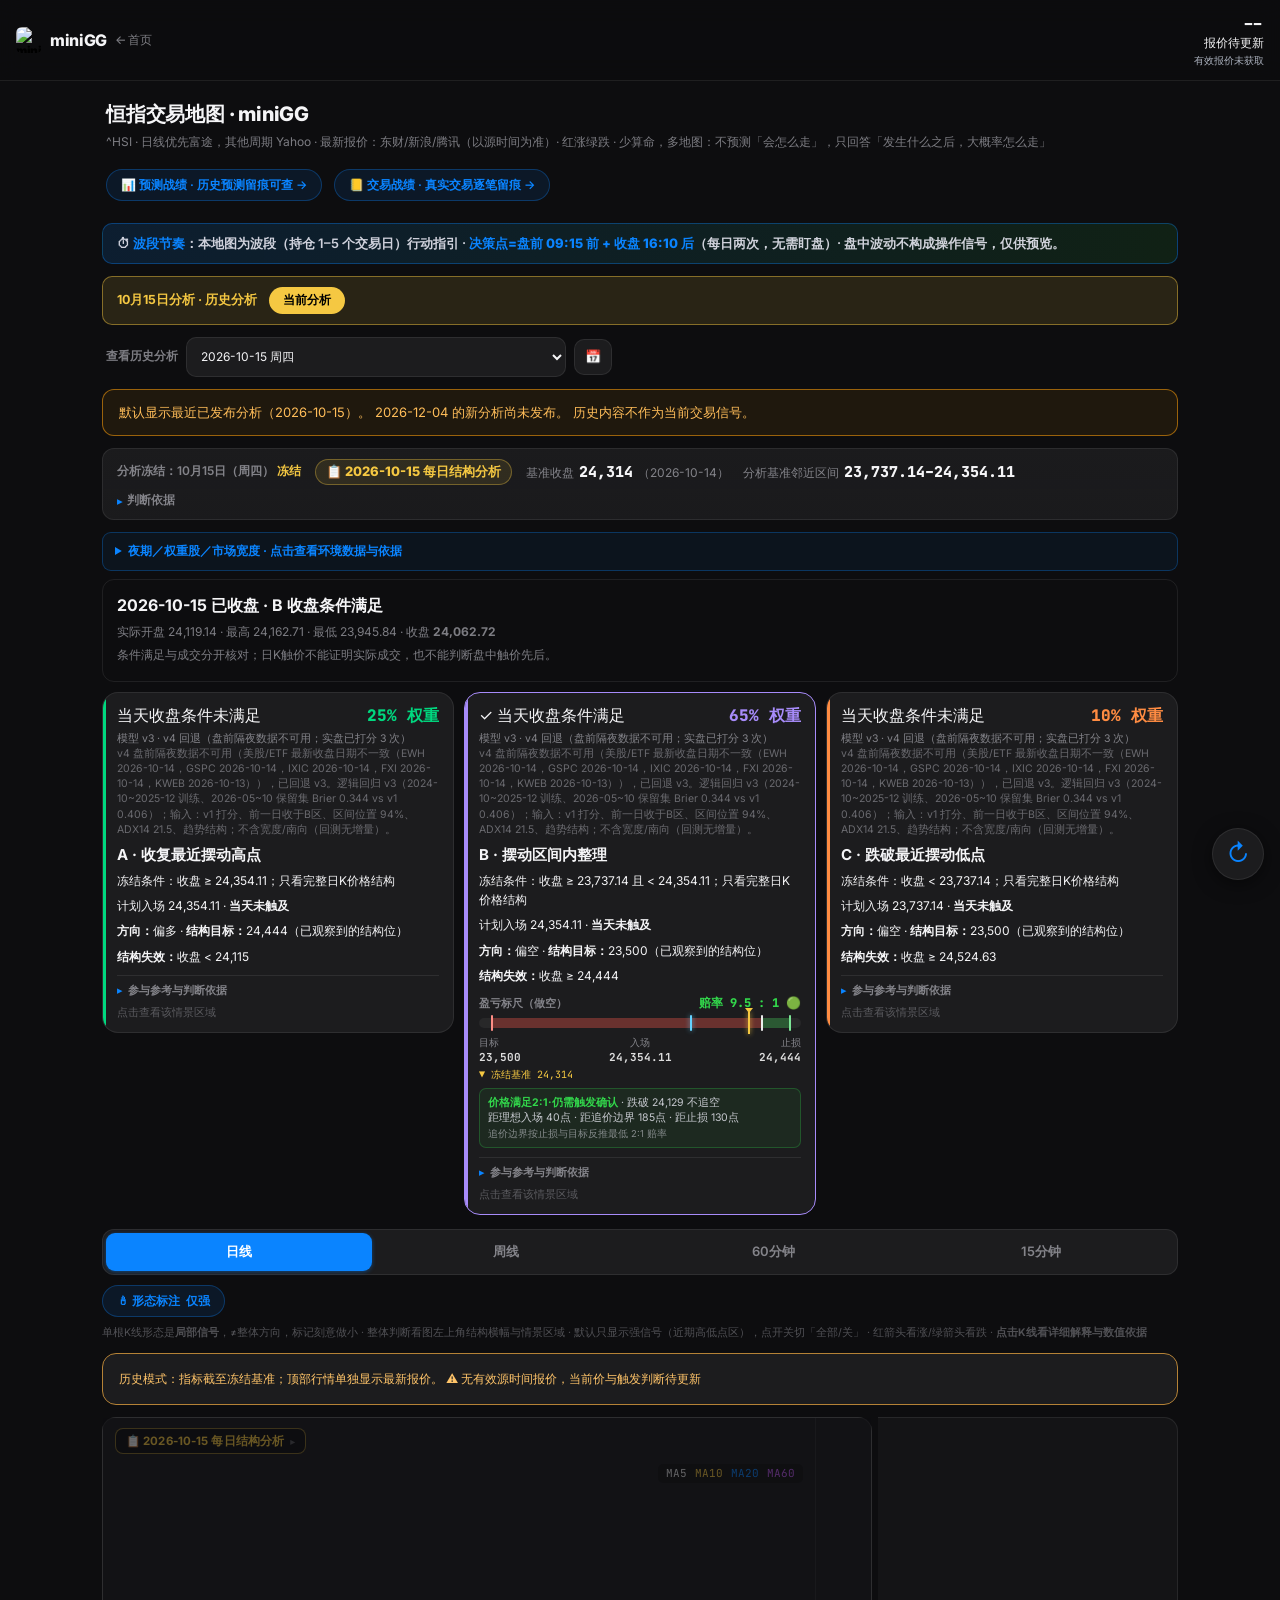
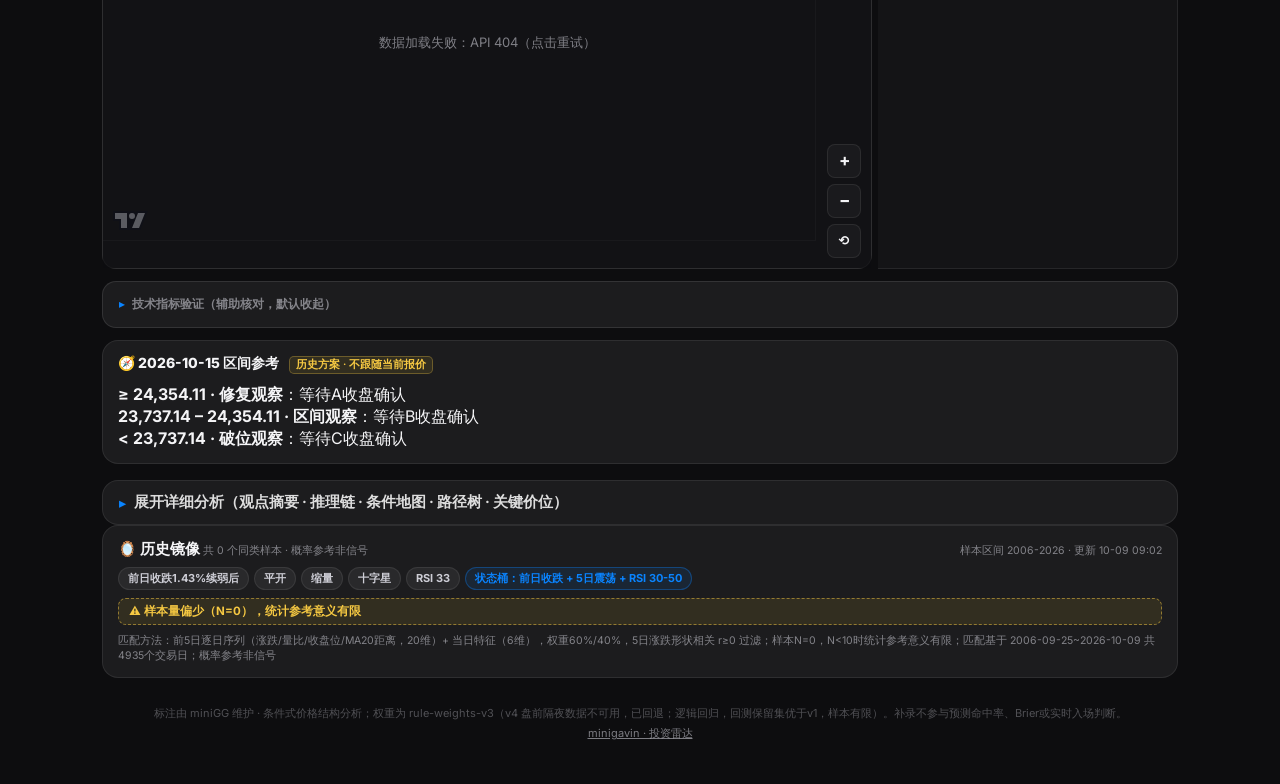
==== investment/chart/index.html @ 355cc501 "round1 C2: card admission gate — RR after 0.15R cost, card shows required hit rate vs historical (20" ====
<!DOCTYPE html>
<html lang="zh" class="dark">
<head>
  <meta charset="UTF-8" />
  <meta name="viewport" content="width=device-width, initial-scale=1.0, maximum-scale=1.0, user-scalable=no" />
  <title>恒指技术分析 · miniGG</title>
  <link rel="icon" type="image/png" sizes="32x32" href="/favicon-32.png">
  <link rel="icon" type="image/png" sizes="16x16" href="/favicon-16.png">
  <link rel="apple-touch-icon" href="/apple-touch-icon.png">
  <link href="https://fonts.googleapis.com/css2?family=Inter:wght@400;500;600;700;800&family=JetBrains+Mono:wght@400;500;700&display=swap" rel="stylesheet" media="print" onload="this.media='all'" />
  <noscript><link href="https://fonts.googleapis.com/css2?family=Inter:wght@400;500;600;700;800&family=JetBrains+Mono:wght@400;500;700&display=swap" rel="stylesheet" /></noscript>
  <script src="vendor/lightweight-charts-4.2.0.min.js"></script>
  <script src="patterns.js?v=1"></script>
  <script src="market-rules.js?v=5"></script>
  <script src="market-participation.js?v=2"></script>
  <script src="market-context.js?v=1"></script>
  <script src="trading-operation.js?v=4"></script>
  <script src="technical-analysis.js?v=1"></script>
  <script src="technical-panel.js?v=1"></script>
  <link rel="stylesheet" href="technical-panel.css?v=1">
  <style>
    * { box-sizing: border-box; margin: 0; padding: 0; -webkit-tap-highlight-color: transparent; }
    :root {
      --bg: #0D0D0F;
      --card: #1C1C1E;
      --border: rgba(255,255,255,0.08);
      --up: #FF453A;      /* 红涨（A股习惯） */
      --down: #32D74B;    /* 绿跌 */
      --good: #32D74B;    /* 评价语义：绿=好（划算/胜） */
      --bad: #FF453A;     /* 评价语义：红=坏（不划算/负） */
      --gold: #f5c842;
      --accent: #0A84FF;  /* 交互点缀：系统蓝（iOS） */
      --text: #F5F5F7;
      --muted: rgba(235,235,245,0.5);
    }
    html, body { background: var(--bg); color: var(--text); font-family: -apple-system, BlinkMacSystemFont, "SF Pro Text", "PingFang SC", 'Inter', system-ui, sans-serif; }
    .mono { font-family: 'JetBrains Mono', monospace; font-variant-numeric: tabular-nums; }

    .wrap { max-width: 1100px; margin: 0 auto; padding: 0 12px 40px; }

    header {
      position: sticky; top: 0; z-index: 50;
      background: rgba(13,13,15,0.72); backdrop-filter: blur(12px);
      border-bottom: 1px solid var(--border);
      padding: 12px 16px;
      display: flex; align-items: center; justify-content: space-between;
    }
    .brand { display: flex; align-items: center; gap: 8px; font-weight: 800; letter-spacing: -0.02em; }
    .brand .logo {
      width: 26px; height: 26px; border-radius: 6px;
      background: none; object-fit: cover;
      display: flex; align-items: center; justify-content: center;
      color: #000; font-size: 12px; font-weight: 900;
    }
    .brand a { color: var(--muted); font-size: 12px; text-decoration: none; font-weight: 500; }
    .brand a:hover { color: var(--text); }

    .price-line { text-align: right; }
    .price-line .px { font-size: 18px; font-weight: 700; }
    .price-line .chg { font-size: 12px; }
    .up { color: var(--up); }
    .down { color: var(--down); }
    .flat { color: var(--gold); }

    /* typography scale v2 (2026-09-26): L1 20/800 · L2 16/800 · L3 14-15/700 · body 13.5/400 · aux 11/400 */
    h1 { font-size: 20px; font-weight: 800; margin: 20px 4px 6px; letter-spacing: -0.01em; }
    .sub { font-size: 12px; color: var(--muted); margin: 0 4px 16px; }

    /* 顶部状态条（极简一行：日期 + 偏向 + 现价 + 关键区间；判断依据折叠收纳） */
    .status-bar {
      background: linear-gradient(180deg, rgba(28,28,30,0.96), rgba(28,28,30,0.9));
      border: 1px solid var(--border); border-radius: 12px;
      padding: 10px 14px; margin-bottom: 12px;
    }
    .sb-line { display: flex; align-items: center; flex-wrap: wrap; gap: 6px 14px; }
    .sb-date { font-size: 12px; font-weight: 600; color: var(--muted); }
    .sb-date .sb-frozen-tag { color: var(--gold); font-weight: 800; }
    .sb-state { font-size: 13px; font-weight: 800; padding: 3px 10px; border-radius: 999px; border: 1px solid transparent; }
    .sb-state.weak { color: var(--gold); background: rgba(245,200,66,0.1); border-color: rgba(245,200,66,0.35); }
    .sb-state.bear { color: var(--down); background: rgba(50,215,75,0.1); border-color: rgba(50,215,75,0.35); }
    .sb-state.bull { color: var(--up); background: rgba(255,69,58,0.1); border-color: rgba(255,69,58,0.35); }
    .sb-kv { font-size: 12px; color: var(--muted); display: inline-flex; align-items: baseline; gap: 5px; }
    .sb-kv b { font-family: 'JetBrains Mono', monospace; font-size: 15px; font-weight: 800; color: #F5F5F7; }
    .sb-details { margin-top: 4px; }
    .sb-details > summary {
      list-style: none; cursor: pointer; user-select: none; display: inline-flex; align-items: center; gap: 4px;
      font-size: 11.5px; font-weight: 600; color: var(--muted);
    }
    .sb-details > summary::-webkit-details-marker { display: none; }
    .sb-details > summary::before { content: '▸'; color: var(--accent); transition: transform 0.2s ease; }
    .sb-details[open] > summary::before { transform: rotate(90deg); }
    .sb-body { margin-top: 8px; font-size: 12.5px; line-height: 1.65; color: rgba(235,235,245,0.6); border-top: 1px dashed var(--border); padding-top: 8px; }
    .sb-frozen {
      display: inline-flex; align-items: center; gap: 6px; margin-bottom: 6px;
      font-size: 11.5px; font-weight: 800; color: var(--gold);
      background: rgba(245,200,66,0.1); border: 1px dashed rgba(245,200,66,0.5);
      border-radius: 8px; padding: 3px 9px;
    }
    .sb-lv { display: flex; align-items: baseline; gap: 8px; font-size: 12.5px; margin-top: 3px; }
    .sb-lv .lp { font-family: 'JetBrains Mono', monospace; font-weight: 700; min-width: 58px; color: rgba(255,255,255,0.85); }
    .sb-lv .lt { color: rgba(235,235,245,0.6); }
    .sb-lv .ltf { font-size: 10px; color: var(--muted); background: rgba(255,255,255,0.05); border: 1px solid var(--border); border-radius: 4px; padding: 1px 5px; }
    .sb-main { margin-top: 8px; font-size: 13.5px; line-height: 1.6; color: #FFFFFF; font-weight: 700; }
    .sb-cond { margin-top: 5px; }
    .sb-cond b.chg { color: var(--good); font-weight: 700; }
    .sb-cond b.inv { color: var(--bad); font-weight: 700; }
    .sb-time { margin-top: 5px; font-size: 11px; color: var(--muted); }
    @media (max-width: 640px) {
      .sb-line { gap: 5px 10px; }
      .sb-kv b { font-size: 14px; }
    }

    /* Compact intraday status: one glance before the chart, details stay folded. */
    .operation-card { position:sticky; top:0; z-index:18; margin:6px 0 8px; padding:8px 12px; border-radius:11px; border:1px solid rgba(255,255,255,.14); background:rgba(28,28,30,.96); backdrop-filter:blur(12px); }
    .operation-card.near-level { border-color:rgba(245,200,66,.62); }
    .operation-card.gap-takeover { border-color:rgba(255,159,10,.78); background:rgba(66,39,12,.97); }
    .op-strip { display:flex; align-items:center; gap:8px 13px; min-width:0; flex-wrap:wrap; }
    .op-strip-main { display:flex; align-items:center; gap:8px 13px; min-width:0; flex:1 1 auto; flex-wrap:wrap; }
    .op-kv { font-size:12px; color:rgba(235,235,245,.72); white-space:nowrap; }
    .op-kv b { color:#fff; font:800 13px 'JetBrains Mono',monospace; }
    .op-kv.near { color:var(--gold); font-weight:800; }
    .op-prefix { color:#ffbd66; font-weight:900; white-space:nowrap; }
    .op-state { margin-left:auto; font-size:10.5px; font-weight:800; border-radius:999px; padding:4px 8px; white-space:nowrap; color:#ffbd66; background:rgba(255,159,10,.11); border:1px solid rgba(255,159,10,.32); }
    .op-steps { display:flex; gap:5px; flex-wrap:wrap; margin-top:10px; }
    .op-arrow { color:rgba(235,235,245,.28); align-self:center; font-size:12px; }
    .op-step { font-size:10px; font-weight:800; padding:3px 7px; border-radius:999px; border:1px solid var(--border); color:var(--muted); background:rgba(255,255,255,.03); }
    .op-step.complete { color:var(--good); border-color:rgba(50,215,75,.3); background:rgba(50,215,75,.08); }
    .op-step.waiting { color:var(--gold); border-color:rgba(245,200,66,.3); background:rgba(245,200,66,.08); }
    .op-step.blocked { color:#ff9c96; border-color:rgba(255,69,58,.3); background:rgba(255,69,58,.08); }
    .op-details { margin-top:6px; border-top:1px dashed var(--border); padding-top:6px; }
    .op-details summary { cursor:pointer; color:var(--muted); font-size:10.5px; font-weight:700; }
    .op-gap { margin-top:8px; display:flex; align-items:baseline; gap:7px; flex-wrap:wrap; font-size:11px; color:var(--muted); }
    .op-gap span { font-weight:800; color:#ffbd66; }
    .op-gap b { font:800 12px 'JetBrains Mono',monospace; color:#f5f5f7; }
    .op-gap em { font-style:normal; }
    .op-blockers { margin-top:10px; padding:8px 10px; border-radius:9px; border:1px solid rgba(255,159,10,.22); background:rgba(255,159,10,.055); }
    .op-blockers>b { font-size:10.5px; color:#ffbd66; }
    .op-list { margin:7px 0 0; padding-left:18px; color:rgba(235,235,245,.68); font-size:11px; line-height:1.55; }
    .op-grid { display:grid; grid-template-columns:repeat(2,minmax(0,1fr)); gap:7px; margin-top:8px; }
    .op-item { padding:8px 9px; border:1px solid var(--border); border-radius:8px; color:rgba(235,235,245,.68); font-size:10.5px; line-height:1.5; }
    .op-item b { display:block; color:#f5f5f7; margin-bottom:3px; }
    .op-meta { margin-top:7px; color:var(--muted); font:9.5px 'JetBrains Mono',monospace; }
    @media (max-width:720px) { .operation-card{padding:7px 9px}.op-strip{gap:6px 9px}.op-strip-main{gap:5px 9px}.op-kv{font-size:10.5px}.op-kv b{font-size:11.5px}.op-grid{grid-template-columns:1fr;} }

    /* 波段节奏顶部横幅 */
    .swing-rhythm-banner {
      font-size: 13px; font-weight: 600; color: rgba(235,235,245,0.88); line-height: 1.6;
      background: linear-gradient(90deg, rgba(10,132,255,0.14), rgba(50,215,75,0.10));
      border: 1px solid rgba(10,132,255,0.35);
      border-radius: 10px; padding: 9px 14px; margin: 8px 0 12px;
    }
    .swing-rhythm-banner b { color: var(--accent); font-weight: 800; }
    @media (max-width: 640px) { .swing-rhythm-banner { font-size: 12px; padding: 8px 11px; } }

    /* judgment_mode 顶部胶囊（intraday_preview / close_final） */
    .jm-badge {
      display: inline-flex; align-items: center; gap: 4px; font-size: 10.5px; font-weight: 800;
      padding: 2px 8px; border-radius: 999px; margin-left: 6px; white-space: nowrap;
    }
    .jm-badge.preview { color: var(--gold); background: rgba(245,200,66,0.13); border: 1px solid rgba(245,200,66,0.4); }
    .jm-badge.final { color: var(--good); background: rgba(50,215,75,0.12); border: 1px solid rgba(50,215,75,0.4); }
    /* 情景卡持仓周期小标 */
    .sc-holding {
      display: inline-block; margin-left: 8px; font-size: 10.5px; font-weight: 700;
      color: rgba(235,235,245,0.7); padding: 2px 8px; border-radius: 999px;
      background: rgba(255,255,255,0.05); border: 1px solid var(--border);
    }
    /* 单条条件口径小标（收盘定/盘中预览） */
    .sc-cond-mode {
      display: inline-block; margin-left: 5px; font-size: 9.5px; font-weight: 700;
      padding: 1px 5px; border-radius: 3px; vertical-align: middle;
    }
    .sc-cond-mode.close { color: var(--good); background: rgba(50,215,75,0.12); }
    .sc-cond-mode.preview { color: var(--gold); background: rgba(245,200,66,0.13); }

    /* 情景卡信息可视化：触发状态 badge + 关键价位数字组 + 盈亏标尺条 */
    .sc-topline { display: flex; align-items: center; justify-content: space-between; gap: 8px; }
    .sc-status { font-size: 11px; font-weight: 800; padding: 3px 9px; border-radius: 999px; border: 1px solid; white-space: nowrap; }
    .sc-status.wait { color: rgba(235,235,245,0.5); background: rgba(255,255,255,0.05); border-color: rgba(255,255,255,0.14); }
    .sc-status.fired { color: var(--good); background: rgba(50,215,75,0.12); border-color: rgba(50,215,75,0.45); }
    .sc-status.invalidated { color: var(--bad); background: rgba(255,69,58,0.12); border-color: rgba(255,69,58,0.45); }
    .sc-status.confirming { color: var(--gold); background: rgba(245,200,66,0.10); border-color: rgba(245,200,66,0.35); }
    .sc-name { margin-top: 8px; display: block; }
    /* Candle evidence is deliberately compact: it describes the observed bar, not a made-up forecast. */
    .sc-evidence { margin-top: 9px; padding: 8px 9px; border-radius: 8px; border: 1px solid rgba(245,200,66,0.24); background: rgba(245,200,66,0.055); }
    .sc-evidence-head { display: flex; justify-content: space-between; gap: 8px; color: var(--gold); font-size: 10.5px; font-weight: 800; }
    .sc-evidence-state { color: rgba(235,235,245,0.58); font-weight: 700; white-space: nowrap; }
    .sc-evidence-row { margin-top: 4px; font-size: 11.5px; line-height: 1.45; color: rgba(235,235,245,0.78); }
    .sc-evidence-row b { color: rgba(255,255,255,0.92); font-weight: 700; }
    .sc-evidence.unavailable { border-color: var(--border); background: rgba(255,255,255,0.03); }
    .sc-evidence.unavailable .sc-evidence-head { color: var(--muted); }
    /* 情景触发条件清单 checklist（scenario_status.json 每小时刷新） */
    .sc-checklist { margin-top: 9px; background: rgba(255,255,255,0.03); border: 1px solid var(--border); border-radius: 8px; padding: 8px 9px; }
    .sc-cl-head { display: flex; align-items: center; justify-content: space-between; font-size: 10.5px; font-weight: 800; color: var(--muted); margin-bottom: 5px; gap: 8px; }
    .sc-cl-sum { white-space: nowrap; }
    .sc-cl-sum b { font-family: 'JetBrains Mono', monospace; color: var(--gold); }
    .sc-cl-sum.stale { color: var(--gold); }
    /* core / confirm 条件分组（触发条件 vs 确认条件） */
    .sc-cl-gh { font-size: 10px; font-weight: 800; letter-spacing: 0.5px; color: var(--muted); margin: 7px 0 2px; opacity: 0.85; }
    .sc-cl-group:first-of-type .sc-cl-gh { margin-top: 1px; }
    /* 确认强度行（仅已触发时显示） */
    .sc-strength { margin-top: 8px; padding-top: 7px; border-top: 1px dashed rgba(255,255,255,0.12); font-size: 11.5px; font-weight: 700; color: rgba(235,235,245,0.8); }
    .sc-strength b { font-size: 12.5px; }
    .sc-strength.strong b { color: var(--good); }
    .sc-strength.mid b { color: var(--gold); }
    .sc-strength.weak b { color: var(--gold); }
    .sc-strength-tip { display: block; margin-top: 2px; font-size: 10.5px; font-weight: 600; color: var(--muted); line-height: 1.5; }
    .sc-strength.strong .sc-strength-tip { color: rgba(50,215,75,0.8); }
    .sc-strength.weak .sc-strength-tip { color: rgba(245,200,66,0.85); }
    .sc-cond { display: flex; gap: 6px; padding: 3px 0; align-items: flex-start; }
    .sc-cond-ic { flex: 0 0 auto; font-size: 12px; line-height: 1.5; }
    .sc-cond-body { min-width: 0; }
    .sc-cond-label { display: block; font-size: 12px; line-height: 1.5; color: rgba(235,235,245,0.78); }
    .sc-cond.met .sc-cond-label { color: #F5F5F7; }
    .sc-cond.unknown .sc-cond-label { color: rgba(235,235,245,0.45); }
    .sc-cond-val { display: block; font-size: 10.5px; font-family: 'JetBrains Mono', monospace; color: var(--muted); margin-top: 1px; }
    .sc-cl-upd { margin-top: 6px; font-size: 10px; color: var(--muted); text-align: right; }
    .sc-cond-date { margin-top: 5px; font-size: 10px; color: var(--muted); text-align: right; }
    .sc-cond-date.stale-warn { color: #F5A623; font-weight: 700; }
    .sc-trig { margin-top: 8px; font-size: 12.5px; line-height: 1.55; color: rgba(235,235,245,0.75); }
    .sc-trig .k { font-size: 10.5px; font-weight: 800; color: var(--gold); margin-right: 6px; }
    .sc-dir { font-weight: 800; }
    .sc-dir.long { color: var(--up); }
    .sc-dir.short { color: var(--down); }
    .sc-nums { display: grid; grid-template-columns: repeat(4, minmax(0,1fr)); gap: 6px; margin-top: 11px; }
    .sc-num { flex: 1 1 0; min-width: 0; background: rgba(255,255,255,0.03); border: 1px solid var(--border); border-radius: 8px; padding: 5px 4px; text-align: center; }
    .sc-num span { display: block; font-size: 10px; color: var(--muted); font-weight: 700; }
    .sc-num b { display: block; font-family: 'JetBrains Mono', monospace; font-size: 17px; font-weight: 800; color: #F5F5F7; margin-top: 2px; }
    .sc-num.tg b { color: #5AC8FA; }
    .sc-num.st b { color: #FF9F0A; }
    .sc-condition-details { margin-top:9px; border-top:1px solid var(--border); padding-top:7px; }
    .sc-condition-details>summary { cursor:pointer; color:var(--muted); font-size:11px; font-weight:700; list-style:none; }
    .sc-condition-details>summary::-webkit-details-marker { display:none; }
    .sc-condition-details>summary::before { content:'▸'; color:var(--accent); margin-right:5px; }
    .sc-condition-details[open]>summary::before { content:'▾'; }
    .sc-ruler { margin-top: 10px; }
    .sc-ruler-head { display: flex; align-items: center; justify-content: space-between; font-size: 10.5px; color: var(--muted); font-weight: 700; margin-bottom: 6px; gap: 8px; }
    .sc-ratio { font-family: 'JetBrains Mono', monospace; font-size: 12px; font-weight: 800; white-space: nowrap; }
    .sc-ratio.good { color: var(--good); }
    .sc-ratio.mid { color: var(--gold); }
    .sc-ratio.bad { color: var(--bad); }
    .sc-track { position: relative; height: 10px; border-radius: 5px; background: rgba(255,255,255,0.05); margin: 6px 0 0; }
    .sc-seg { position: absolute; top: 0; bottom: 0; }
    .sc-seg.loss { background: rgba(50,215,75,0.28); }
    .sc-seg.gain { background: rgba(255,69,58,0.30); }
    .sc-tick { position: absolute; top: -3px; bottom: -3px; width: 2px; border-radius: 1px; }
    .sc-tick.stop { background: #7CE596; }
    .sc-tick.entry { background: rgba(255,255,255,0.9); }
    .sc-tick.target { background: #FF8D85; }
    .sc-tick.boundary { background:#64D2FF; box-shadow:0 0 5px rgba(100,210,255,.75); }
    .sc-cursor { position: absolute; top: -6px; bottom: -6px; width: 2px; background: var(--gold); box-shadow: 0 0 5px rgba(245,200,66,0.9); }
    .sc-cursor::after {
      content: ''; position: absolute; top: -4px; left: -3px;
      border-left: 4px solid transparent; border-right: 4px solid transparent; border-top: 5px solid var(--gold);
    }
    .sc-ruler-labels { display: flex; justify-content: space-between; margin-top: 8px; font-size: 10px; color: var(--muted); gap: 4px; }
    .sc-ruler-labels .rl { display: flex; flex-direction: column; min-width: 0; }
    .sc-ruler-labels .rl:nth-child(2) { align-items: center; text-align: center; }
    .sc-ruler-labels .rl:last-child { align-items: flex-end; text-align: right; }
    .sc-ruler-labels .rl b { font-family: 'JetBrains Mono', monospace; font-size: 11px; color: rgba(255,255,255,0.85); }
    .sc-cursor-note { margin-top: 4px; font-size: 10px; color: var(--gold); font-family: 'JetBrains Mono', monospace; }
    .sc-chase { margin-top:6px; padding:6px 8px; border-radius:7px; font-size:10.5px; line-height:1.45; border:1px solid rgba(50,215,75,.26); background:rgba(50,215,75,.07); color:rgba(235,235,245,.82); }
    .sc-chase.missed { border-color:rgba(142,142,147,.28); background:rgba(142,142,147,.08); color:rgba(235,235,245,.55); }
    .sc-chase b { color:var(--good); }
    .sc-chase.missed b { color:#aeaeb2; }
    .sc-chase-small { display:block; margin-top:2px; color:var(--muted); font-size:9.5px; }
    /* 实时赔率补充行：视觉弱化一档（小字/灰度），数字按赔率优劣着色 */
    .sc-live-rr { margin-top: 5px; display: flex; align-items: center; gap: 6px; flex-wrap: wrap; font-size: 10px; color: var(--muted); opacity: 0.88; }
    .sc-live-rr .sc-live-num { font-family: 'JetBrains Mono', monospace; font-size: 11px; font-weight: 700; }
    .sc-live-rr .sc-live-num.good { color: var(--good); }
    .sc-live-rr .sc-live-num.mid { color: var(--gold); }
    .sc-live-rr .sc-live-num.bad { color: var(--bad); }
    .sc-live-rr .sc-live-flag { font-weight: 600; color: rgba(235,235,245,0.65); }
    .sc-live-rr .sc-live-warn { color: var(--gold); font-weight: 600; }
    .sc-more { margin-top: 8px; }
    .sc-more > summary { list-style: none; cursor: pointer; font-size: 11px; color: var(--muted); user-select: none; }
    .sc-more > summary::-webkit-details-marker { display: none; }
    .sc-more > summary::before { content: '▸ '; color: var(--accent); }
    .sc-more[open] > summary::before { content: '▾ '; }
    .sc-more .sc-row { margin-top: 5px; }

    /* 延迟行情提示条（15m/60m） */
    .delay-note {
      font-size: 12px; font-weight: 600; color: var(--gold);
      background: rgba(245,200,66,0.1); border: 1px solid rgba(245,200,66,0.35);
      border-radius: 10px; padding: 8px 12px; margin-bottom: 10px; line-height: 1.5;
    }

    /* 情景模拟角标 */
    .sim-badge {
      position: absolute; top: 10px; right: 12px; z-index: 5;
      font-size: 11px; font-weight: 700; color: var(--gold);
      background: rgba(13,13,15,0.72); border: 1px solid rgba(245,200,66,0.4);
      padding: 4px 10px; border-radius: 999px; pointer-events: none;
    }

    /* 详细分析折叠区 */
    details.more { margin-top: 16px; }
    details.more > summary {
      list-style: none; cursor: pointer; user-select: none;
      font-size: 14.5px; font-weight: 700; color: rgba(255,255,255,0.85);
      background: var(--card); border: 1px solid var(--border); border-radius: 16px;
      padding: 12px 16px; display: flex; align-items: center; gap: 8px;
      transition: border-color 0.2s ease;
    }
    details.more > summary:hover { border-color: rgba(255,255,255,0.18); }
    details.more > summary::-webkit-details-marker { display: none; }
    details.more > summary::before { content: '▸'; color: var(--accent); transition: transform 0.2s ease; }
    details.more[open] > summary::before { transform: rotate(90deg); }
    details.more > .more-body { margin-top: 12px; }

    /* forecast card */
    .forecast {
      background: var(--card); border: 1px solid var(--border); border-radius: 14px;
      padding: 14px 16px; margin-bottom: 14px;
      display: flex; flex-wrap: wrap; gap: 10px 18px; align-items: center;
    }
    .badge {
      font-size: 12px; font-weight: 700; padding: 4px 10px; border-radius: 999px;
      border: 1px solid transparent;
    }
    .badge.bull { color: var(--up); background: rgba(255,69,58,0.1); border-color: rgba(255,69,58,0.3); }
    .badge.bear { color: var(--down); background: rgba(50,215,75,0.1); border-color: rgba(50,215,75,0.3); }
    .badge.neutral { color: var(--gold); background: rgba(245,200,66,0.1); border-color: rgba(245,200,66,0.3); }
    .forecast .summary { flex: 1 1 100%; font-size: 14px; line-height: 1.7; color: rgba(255,255,255,0.85); font-weight: 400; }
    .forecast .kv { font-size: 12px; color: var(--muted); }
    .forecast .kv b { color: var(--text); font-weight: 600; }
    .forecast .kv.warn b { color: var(--bad); }

    /* 盘中参考面板 intraday playbook */
    .intraday { background: var(--card); border: 1px solid var(--border); border-radius: 16px; padding: 13px 15px; margin-bottom: 14px; }
    .id-head { display: flex; flex-wrap: wrap; align-items: baseline; gap: 6px 10px; margin-bottom: 10px; }
    .id-title { font-size: 14px; font-weight: 800; color: #F5F5F7; }
    .id-tag { font-size: 10.5px; font-weight: 600; color: var(--gold); background: rgba(245,200,66,0.1); border: 1px solid rgba(245,200,66,0.3); border-radius: 5px; padding: 1px 6px; }
    .id-upd { font-size: 11px; color: var(--muted); font-family: 'JetBrains Mono', monospace; }
    /* 横向区间条：低→高，从左到右；移动端可横向滚动 */
    .id-stripwrap { overflow-x: auto; overflow-y: hidden; padding-top: 17px; -webkit-overflow-scrolling: touch; scrollbar-width: thin; }
    .id-cells { display: flex; gap: 6px; min-width: max-content; }
    .id-cell {
      position: relative; flex: 1 0 auto; min-width: 100px;
      border: 1px solid var(--border); border-radius: 10px; padding: 7px 9px 8px;
      background: rgba(255,255,255,0.02); text-align: center; cursor: pointer;
      transition: border-color 0.15s ease; -webkit-tap-highlight-color: transparent;
    }
    .id-cell.dim { opacity: 0.6; }
    .id-cell.dim:hover { opacity: 1; border-color: rgba(255,255,255,0.2); }
    .id-cell.sel { opacity: 1; border-color: rgba(255,255,255,0.35); }
    .id-cell.active { opacity: 1; border-color: rgba(10,132,255,0.6); background: rgba(10,132,255,0.08); box-shadow: 0 0 0 1px rgba(10,132,255,0.3); }
    .id-cur {
      position: absolute; top: -15px; left: 50%; transform: translateX(-50%);
      font-size: 9px; font-weight: 700; color: var(--accent); white-space: nowrap; line-height: 1;
    }
    .id-zrange { display: block; font-family: 'JetBrains Mono', monospace; font-size: 11.5px; font-weight: 700; color: #F5F5F7; white-space: nowrap; }
    .id-stance { display: inline-block; font-size: 10px; font-weight: 700; border-radius: 5px; padding: 1px 6px; margin-top: 4px; }
    .id-stance.bear { color: #ff6b81; background: rgba(255,69,88,0.12); border: 1px solid rgba(255,69,88,0.35); }
    .id-stance.bull { color: var(--good, #32d74b); background: rgba(50,215,75,0.1); border: 1px solid rgba(50,215,75,0.3); }
    .id-stance.wait { color: var(--gold); background: rgba(245,200,66,0.1); border: 1px solid rgba(245,200,66,0.3); }
    .id-here { font-size: 10.5px; font-weight: 700; color: var(--accent); margin-left: 6px; }
    /* 详情区：只展示当前/选中格的完整指引 */
    .id-detail { margin-top: 9px; border: 1px solid var(--border); border-radius: 10px; padding: 9px 11px; background: rgba(255,255,255,0.02); }
    .id-detail.cur { border-color: rgba(10,132,255,0.4); background: rgba(10,132,255,0.05); }
    .id-dhead { display: flex; flex-wrap: wrap; align-items: baseline; gap: 4px 8px; }
    .id-dhead .id-zrange { display: inline; font-size: 12.5px; }
    .id-dhead .id-stance { margin-top: 0; }
    .id-dnote { font-size: 10px; color: var(--muted); }
    .id-zbody { font-size: 12.5px; line-height: 1.65; color: rgba(235,235,245,0.75); margin-top: 5px; }
    .id-zbody b { color: #F5F5F7; }
    .id-row { margin-top: 4px; }
    .id-k { font-size: 10.5px; font-weight: 700; flex-shrink: 0; margin-right: 5px; }
    .id-k.act { color: var(--accent); }
    .id-k.ent { color: var(--good, #32d74b); }
    .id-k.inv { color: #ff8c42; }
    .id-foot { font-size: 10.5px; color: var(--muted); margin-top: 9px; line-height: 1.5; }

    /* 右下角悬浮刷新按钮 */
    .fab-refresh {
      position: fixed; right: 16px; bottom: 20px; width: 52px; height: 52px;
      border-radius: 50%; background: var(--card); border: 1px solid var(--border);
      color: var(--accent); display: flex; align-items: center; justify-content: center;
      font-size: 24px; line-height: 1; cursor: pointer; z-index: 80;
      box-shadow: 0 4px 18px rgba(0,0,0,0.5); user-select: none; -webkit-tap-highlight-color: transparent;
    }
    .fab-refresh:active { background: rgba(10,132,255,0.18); border-color: var(--accent); }
    .fab-refresh .fab-icon { display: inline-block; }
    .fab-refresh.spinning .fab-icon { animation: fabspin 0.8s linear infinite; }
    @keyframes fabspin { to { transform: rotate(360deg); } }

    /* 次日预案草稿（next_day_draft，非正式留痕） */
    .nextdraft { background: var(--card); border: 1px solid rgba(255, 159, 10, 0.55); border-radius: 16px; padding: 13px 15px; margin-bottom: 14px; }
    .nextdraft .nd-head { display: flex; align-items: center; gap: 8px; flex-wrap: wrap; margin-bottom: 8px; }
    .nextdraft .nd-title { font-size: 13px; font-weight: 700; color: #FF9F0A; }
    .nextdraft .nd-badge { font-size: 10px; font-weight: 700; color: #FF9F0A; border: 1px solid rgba(255, 159, 10, 0.45); border-radius: 999px; padding: 2px 8px; white-space: nowrap; }
    .nextdraft .nd-note { font-size: 11px; color: rgba(235,235,245,0.45); margin: 0 0 10px; line-height: 1.5; }
    .nextdraft .nd-line { font-size: 12px; color: rgba(235,235,245,0.75); line-height: 1.6; margin: 0 0 6px; }
    .nextdraft .nd-line b { color: var(--text); font-weight: 600; }
    .nextdraft .nd-scenarios { display: grid; grid-template-columns: repeat(auto-fit, minmax(220px, 1fr)); gap: 8px; margin: 10px 0; }
    .nextdraft .nd-sc { border: 1px solid var(--border); border-radius: 12px; padding: 10px 11px; background: rgba(255,255,255,0.03); }
    .nextdraft .nd-sc h4 { margin: 0 0 6px; font-size: 12px; font-weight: 700; color: #FF9F0A; }
    .nextdraft .nd-sc p { margin: 0 0 4px; font-size: 11px; line-height: 1.55; color: rgba(235,235,245,0.7); }
    .nextdraft .nd-sc p b { color: rgba(235,235,245,0.9); font-weight: 600; }
    .nextdraft .nd-src { font-size: 10px; color: rgba(235,235,245,0.3); margin: 8px 0 0; line-height: 1.5; }

    .scenarios.sc-history { align-items: start; }
    .sc-history-summary { grid-column: 1 / -1; padding: 12px 14px; border: 1px solid var(--border); border-radius: 12px; line-height: 1.7; }
    .sc-history-summary p { margin: 3px 0; color: var(--muted); font-size: 12px; }
    .sc-history-result { border: 1px solid var(--border); border-left: 3px solid var(--sc-color); border-radius: 12px; padding: 14px; background: var(--card); min-width: 0; }
    .sc-history-result h4 { margin: 0 0 10px; color: var(--sc-color); }
    .sc-history-result p { margin: 6px 0; font-size: 12px; line-height: 1.6; overflow-wrap: anywhere; }
    .sc-history-result.sc-history-matched { border-color: var(--sc-color); }

    /* 情景展示层切换（display-layer only，不动数据文件） */
    .sc-settled-bar { background: rgba(255,159,10,0.06); border: 1px solid rgba(255,159,10,0.28); border-radius: 10px; padding: 8px 13px; margin-bottom: 10px; cursor: pointer; user-select: none; display: flex; align-items: center; justify-content: space-between; gap: 10px; }
    .sc-settled-bar:hover { border-color: rgba(255,159,10,0.5); }
    .sc-settled-label { font-size: 12px; color: rgba(235,235,245,0.72); }
    .sc-settled-toggle { color: #FF9F0A; font-size: 11.5px; white-space: nowrap; }
    .sc-settled-old { display: grid; grid-template-columns: repeat(3, 1fr); gap: 8px; margin-bottom: 12px; opacity: 0.42; filter: grayscale(0.55); }
    @media (max-width: 720px) { .sc-settled-old { grid-template-columns: 1fr; } }
    .sc-card-settled { background: var(--card); border: 1px solid var(--border); border-radius: 14px; padding: 10px 12px; position: relative; }
    .sc-card-settled::before { content: ''; position: absolute; left: 0; top: 0; bottom: 0; width: 3px; background: rgba(160,160,170,0.4); }
    .sc-draft-head { display: flex; align-items: baseline; gap: 8px; flex-wrap: wrap; margin: 4px 0 10px; }
    .sc-draft-title { font-size: 13px; font-weight: 700; color: #FF9F0A; }
    .sc-draft-meta { font-size: 10.5px; color: rgba(235,235,245,0.5); }
    .sc-draft-grid { display: grid; grid-template-columns: repeat(3, 1fr); gap: 10px; margin-bottom: 10px; }
    @media (max-width: 720px) { .sc-draft-grid { grid-template-columns: 1fr; } }
    .sc-card-draft { position: relative; overflow: visible; background: var(--card); border: 1px solid rgba(255,159,10,0.4); border-radius: 16px; padding: 12px 14px; }
    .sc-card-draft::before { content: ''; position: absolute; left: 0; top: 0; bottom: 0; width: 3px; background: #FF9F0A; border-radius: 16px 0 0 16px; }
    .sc-draft-corner { position: absolute; top: 8px; right: 8px; font-size: 9.5px; font-weight: 700; color: #FF9F0A; background: rgba(255,159,10,0.15); border: 1px solid rgba(255,159,10,0.45); border-radius: 6px; padding: 2px 7px; white-space: nowrap; z-index: 1; }
    .sc-draft-advice { font-size: 12px; color: rgba(235,235,245,0.72); background: rgba(255,159,10,0.06); border: 1px solid rgba(255,159,10,0.22); border-radius: 8px; padding: 7px 12px; margin-bottom: 8px; line-height: 1.55; }

    /* playbook (条件式交易地图) */
    .playbook { display: flex; flex-direction: column; gap: 8px; margin-bottom: 14px; }
    .pb-item {
      background: var(--card); border: 1px solid var(--border); border-radius: 16px;
      padding: 12px 14px; font-size: 13.5px; line-height: 1.6; cursor: pointer;
      transition: border-color 0.2s ease;
    }
    .pb-item:hover { border-color: rgba(255,255,255,0.18); }
    .pb-state { font-weight: 700; font-size: 14px; color: #F5F5F7; margin-bottom: 6px; }
    .pb-flow { display: flex; flex-wrap: wrap; gap: 4px 8px; align-items: baseline; }
    .pb-if { color: var(--gold); font-weight: 700; font-size: 11.5px; flex-shrink: 0; }
    .pb-cond { color: #F5F5F7; font-weight: 600; }
    .pb-then-label { color: var(--good); font-weight: 700; font-size: 11.5px; flex-shrink: 0; }
    .pb-then { color: rgba(235,235,245,0.6); font-weight: 400; }
    .pb-level { font-family: 'JetBrains Mono', monospace; font-size: 11px; color: var(--muted); margin-top: 5px; }

    /* path tree */
    .ptree { background: var(--card); border: 1px solid var(--border); border-radius: 14px; padding: 14px 16px; margin-bottom: 14px; overflow-x: auto; }
    .pt-root { font-size: 15px; font-weight: 800; color: var(--text); padding-bottom: 8px; }
    .pt-root .mono { color: var(--gold); }
    .pt-children { list-style: none; margin: 0; padding-left: 14px; border-left: 1px dashed rgba(255,255,255,0.12); }
    .pt-node { position: relative; padding: 6px 0 6px 14px; }
    .pt-node::before {
      content: ''; position: absolute; left: 0; top: 17px; width: 10px; height: 1px;
      background: rgba(255,255,255,0.12);
    }
    .pt-cond { font-size: 12px; color: var(--gold); font-weight: 600; }
    .pt-label { font-size: 13.5px; font-weight: 700; color: #F5F5F7; margin-top: 2px; }
    .pt-zone { font-size: 11px; color: rgba(235,235,245,0.6); font-family: 'JetBrains Mono', monospace; margin-top: 1px; }

    /* reasoning chain */
    .reasoning { background: var(--card); border: 1px solid var(--border); border-radius: 14px; padding: 14px 16px; margin-bottom: 14px; }
    .rs-list { list-style: none; margin: 0; padding: 0; display: flex; flex-direction: column; gap: 8px; }
    .rs-item { display: flex; gap: 10px; font-size: 13.5px; line-height: 1.65; color: rgba(255,255,255,0.85); font-weight: 400; }
    .rs-num {
      flex-shrink: 0; width: 20px; height: 20px; border-radius: 6px; margin-top: 1px;
      background: rgba(50,215,75,0.1); border: 1px solid rgba(50,215,75,0.3);
      color: var(--good); font-size: 10.5px; font-weight: 700;
      display: flex; align-items: center; justify-content: center;
      font-family: 'JetBrains Mono', monospace;
    }

    .block-title { font-size: 16px; font-weight: 800; margin: 28px 4px 10px; color: #F5F5F7; display: flex; align-items: baseline; gap: 8px; flex-wrap: wrap; letter-spacing: -0.01em; }
    .block-title small { font-size: 11px; font-weight: 400; color: rgba(235,235,245,0.5); }

    .track-link {
      display: inline-flex; align-items: center; gap: 5px;
      font-size: 12px; font-weight: 600; color: var(--accent); text-decoration: none;
      background: rgba(10,132,255,0.1); border: 1px solid rgba(10,132,255,0.3);
      padding: 6px 14px; border-radius: 999px; margin: 2px 4px 14px;
      min-height: 32px;
    }
    .track-link:hover { background: rgba(10,132,255,0.18); }

    /* 历史分析回看控件 */
    .hist-ctrl { display: flex; align-items: center; gap: 8px; flex-wrap: wrap; margin: 0 4px 12px; }
    .hist-ctrl label { font-size: 12px; color: var(--muted); font-weight: 600; }
    .hist-ctrl select {
      background: var(--card); color: var(--text);
      border: 1px solid var(--border); border-radius: 10px;
      padding: 8px 10px; font-size: 12px; font-family: inherit;
      outline: none; cursor: pointer; flex: 1 1 270px; width: auto; min-width: 0; max-width: 380px; min-height: 40px; padding-right: 36px;
    }
    .hist-selection { flex-basis:100%; color:var(--text); font-size:12px; line-height:1.6; overflow-wrap:anywhere; }
    .hist-ctrl .cal-btn { flex:0 0 auto; }
    @media (max-width:640px) {
      .hist-ctrl label { flex-basis:100%; }
      .hist-ctrl select { flex:1 1 0; width:calc(100% - 52px); max-width:none; }
      .hist-ctrl .hist-note { overflow-wrap:anywhere; }
      .swing-rhythm-banner { min-width:0; white-space:normal; overflow-wrap:anywhere; }
    }
    .hist-ctrl select:focus { border-color: var(--accent); }
    .hist-ctrl .hist-note { font-size: 10px; color: rgba(235,235,245,0.3); flex-basis: 100%; line-height: 1.5; }
    .analysis-availability { margin: 12px 0; padding: 12px 16px; border: 1px solid rgba(255,159,10,0.55); border-radius: 12px; background: rgba(255,159,10,0.08); color: #ffbd59; font-size: 13px; line-height: 1.6; overflow-wrap: anywhere; }
    .hist-ctrl .cal-btn {
      background: var(--card); color: var(--text); cursor: pointer;
      border: 1px solid var(--border); border-radius: 10px;
      padding: 8px 10px; font-size: 13px; line-height: 1; font-family: inherit;
      min-height: 36px; min-width: 36px;
      transition: border-color 0.2s ease;
    }
    .hist-ctrl .cal-btn:hover { border-color: rgba(255,255,255,0.18); }
    .hist-ctrl .cal-btn.on { border-color: var(--accent); color: var(--accent); }

    /* 简易日历面板（纯JS/CSS，仅存档日期可选） */
    .cal-panel {
      position: absolute; top: calc(100% + 6px); left: 0; z-index: 60;
      width: 252px; max-width: calc(100vw - 32px);
      background: var(--card); border: 1px solid rgba(255,255,255,0.12); border-radius: 16px;
      padding: 10px; box-shadow: 0 8px 28px rgba(0,0,0,0.55);
    }
    .cal-head { display: flex; align-items: center; justify-content: space-between; margin-bottom: 8px; }
    .cal-title { font-size: 12.5px; font-weight: 700; color: #F5F5F7; }
    .cal-nav {
      width: 26px; height: 26px; border-radius: 7px; cursor: pointer;
      background: rgba(255,255,255,0.04); border: 1px solid var(--border);
      color: var(--text); font-size: 14px; line-height: 1;
    }
    .cal-nav:disabled { opacity: 0.25; cursor: default; }
    .cal-nav:not(:disabled):hover { border-color: rgba(255,255,255,0.18); }
    .cal-grid { display: grid; grid-template-columns: repeat(7, 1fr); gap: 2px; }
    .cal-dow { font-size: 10px; color: var(--muted); text-align: center; padding: 3px 0 5px; font-weight: 700; }
    .cal-day {
      height: 30px; display: flex; align-items: center; justify-content: center;
      font-size: 11.5px; font-family: 'JetBrains Mono', monospace; border-radius: 7px;
    }
    span.cal-day.off { color: rgba(255,255,255,0.18); }
    button.cal-day.has {
      cursor: pointer; border: 1px solid rgba(245,200,66,0.45);
      background: rgba(245,200,66,0.10); color: var(--gold); font-weight: 700;
    }
    button.cal-day.has:hover { background: rgba(245,200,66,0.22); }
    button.cal-day.has.sel { background: var(--accent); color: #fff; border-color: var(--accent); }
    .cal-foot { margin-top: 8px; font-size: 10px; color: rgba(235,235,245,0.3); line-height: 1.4; }
    .cal-latest {
      margin-top: 6px; width: 100%; cursor: pointer;
      font-size: 11px; font-weight: 700; color: rgba(255,255,255,0.85);
      background: rgba(255,255,255,0.04); border: 1px solid var(--border);
      border-radius: 8px; padding: 6px 0; font-family: inherit;
    }
    .cal-latest:hover { border-color: rgba(255,255,255,0.18); }

    /* 历史模式提示条 */
    .hist-banner {
      display: flex; align-items: center; flex-wrap: wrap; gap: 8px 12px;
      font-size: 12.5px; font-weight: 700; color: var(--gold); line-height: 1.5;
      background: rgba(245,200,66,0.12); border: 1px solid rgba(245,200,66,0.45);
      border-radius: 10px; padding: 10px 14px; margin: 0 0 12px;
    }
    .hist-banner .hb-back {
      cursor: pointer; user-select: none; flex-shrink: 0;
      font-size: 12px; font-weight: 700; color: #000;
      background: var(--gold); border: none; border-radius: 999px; padding: 5px 14px;
      font-family: inherit;
    }
    .hist-banner .hb-back:hover { filter: brightness(1.1); }
    @media (max-width: 640px) {
      .hist-banner { font-size: 12px; padding: 9px 12px; }
    }

    .prob-note { font-size: 11px; color: var(--muted); margin: 6px 4px 12px; }

    /* 历史镜像卡片（historical_mirror.json，cron 每小时更新） */
    .mirror { background: var(--card); border: 1px solid var(--border); border-radius: 16px; padding: 13px 15px; margin-bottom: 14px; }
    .mirror-head { display: flex; align-items: baseline; justify-content: space-between; gap: 8px; flex-wrap: wrap; }
    .mirror-title { font-size: 15px; font-weight: 800; }
    .mirror-meta { font-size: 10.5px; color: var(--muted); }
    .mirror-label { margin-top: 8px; display: flex; flex-wrap: wrap; gap: 5px; }
    .mirror-tag { font-size: 11px; font-weight: 700; color: rgba(235,235,245,0.85); background: rgba(255,255,255,0.06); border: 1px solid var(--border); border-radius: 999px; padding: 3px 9px; }
    .mirror-tag.bucket { color: var(--accent); background: rgba(10,132,255,0.1); border-color: rgba(10,132,255,0.35); }
    .mirror-warn { margin-top: 8px; font-size: 11.5px; font-weight: 700; color: var(--gold); background: rgba(245,200,66,0.1); border: 1px dashed rgba(245,200,66,0.5); border-radius: 8px; padding: 5px 10px; }
    .mirror-stats { margin-top: 10px; display: grid; grid-template-columns: repeat(3, 1fr); gap: 8px; }
    @media (max-width: 640px) { .mirror-stats { grid-template-columns: repeat(2, 1fr); } }
    .mirror-stat { background: rgba(255,255,255,0.03); border: 1px solid var(--border); border-radius: 10px; padding: 7px 9px; }
    .mirror-stat .k { font-size: 10px; color: var(--muted); font-weight: 600; }
    .mirror-stat .v { font-family: 'JetBrains Mono', monospace; font-size: 15px; font-weight: 800; margin-top: 2px; }
    .mirror-list { margin-top: 10px; border-top: 1px dashed var(--border); padding-top: 8px; }
    .mirror-row { display: flex; align-items: baseline; gap: 8px; font-size: 11.5px; padding: 3px 0; flex-wrap: wrap; }
    .mirror-row .md { font-family: 'JetBrains Mono', monospace; font-weight: 700; color: rgba(255,255,255,0.85); min-width: 86px; }
    .mirror-row .ms { font-size: 10px; color: var(--muted); min-width: 56px; }
    .mirror-row .mv { font-family: 'JetBrains Mono', monospace; font-size: 11px; }
    .mirror-more { margin-top: 6px; font-size: 11px; font-weight: 700; color: var(--accent); cursor: pointer; user-select: none; display: inline-block; }
    .mirror-note { margin-top: 8px; font-size: 10.5px; color: var(--muted); line-height: 1.5; }

    /* scenario cards */
    .scenarios { display: grid; grid-template-columns: repeat(3, 1fr); gap: 10px; margin-bottom: 14px; }
    @media (max-width: 720px) { .scenarios { grid-template-columns: 1fr; } }
    .participation-strip { margin: 0 0 10px; padding: 10px 12px; border: 1px solid rgba(50,215,75,.28); border-radius: 12px; background: rgba(50,215,75,.055); }
    .console-evidence { margin:0 0 8px; }
    .console-evidence>summary { cursor:pointer; color:var(--accent); font-size:12px; font-weight:700; padding:10px 12px; border:1px solid rgba(10,132,255,.3); border-radius:9px; background:rgba(10,132,255,.06); }
    .participation-strip.unavailable { border-color: rgba(245,166,35,.32); background: rgba(245,166,35,.055); }
    .ps-head { display:flex; align-items:center; justify-content:space-between; gap:8px; flex-wrap:wrap; margin-bottom:7px; }
    .ps-title { font-size:12.5px; font-weight:800; color:#f5f5f7; }
    .ps-state { font-size:11px; font-weight:800; color:var(--good); }
    .participation-strip.unavailable .ps-state { color:var(--gold); }
    .ps-metrics { display:flex; flex-wrap:wrap; gap:6px; }
    .ps-chip { display:inline-flex; gap:5px; align-items:center; border:1px solid var(--border); background:rgba(255,255,255,.035); border-radius:8px; padding:5px 7px; font-size:10.5px; color:var(--muted); }
    .ps-chip b { color:#f5f5f7; font-family:'JetBrains Mono',monospace; }
    .ps-foot { margin-top:6px; color:rgba(235,235,245,.45); font-size:9.5px; line-height:1.45; }
    .sc-participation { margin:8px 0 0; padding:6px 8px; border-radius:8px; background:rgba(255,255,255,.035); color:rgba(235,235,245,.6); font-size:10.5px; line-height:1.4; }
    .sc-participation b { color:var(--sc-color); }
    .sc-card {
      background: var(--card); border: 1px solid var(--border); border-radius: 16px;
      padding: 12px 14px; cursor: pointer; user-select: none;
      transition: border-color 0.2s ease, box-shadow 0.2s ease, opacity 0.2s ease;
      position: relative; overflow: hidden;
    }
    .sc-card::before {
      content: ''; position: absolute; left: 0; top: 0; bottom: 0; width: 3px;
      background: var(--sc-color, rgba(235,235,245,0.5));
    }
    .sc-card.sc-nearest { border-color:var(--sc-color); box-shadow:0 0 0 1px var(--sc-color); }
    .sc-card.sc-nearest::after { content:''; position:absolute; left:0; right:0; top:0; height:3px; background:var(--sc-color); }
    .sc-card.sc-confirmed { background:linear-gradient(180deg,color-mix(in srgb,var(--sc-color) 18%,var(--card)),var(--card) 38%); }
    .sc-card.sc-confirmed-dim { opacity:.42; }
    .sc-link-badge,.sc-weight-badge { display:inline-block; margin-left:5px; padding:2px 5px; border-radius:999px; font-size:9px; font-weight:800; }
    .sc-link-badge { color:var(--sc-color); border:1px solid var(--sc-color); }
    .sc-weight-badge { color:var(--gold); border:1px solid rgba(245,200,66,.35); background:rgba(245,200,66,.08); }
    .sc-prob-def { margin-left:6px; font-size:10.5px; color:rgba(235,235,245,.5); border:1px solid rgba(235,235,245,.18); border-radius:6px; padding:0 5px; white-space:nowrap; }
    .sc-display-only b { color: #f5a623; }
    .sc-display-only span { font-size:11px; color:rgba(235,235,245,.45); }
    .sc-weight-note { margin-top:4px; font-size:10.5px; line-height:1.45; color:rgba(235,235,245,.5); }
    .sc-weight-note span { color:rgba(235,235,245,.38); }
    @media(min-width:1100px){.sc-card.sc-nearest{transform:translateY(2px)}.sc-card.sc-nearest .sc-tip::after{content:' ↓ 对应图内同色情景带';color:var(--sc-color)}}
    .sc-card:hover { border-color: rgba(255,255,255,0.18); }
    .sc-card.active { border-color: var(--sc-color, rgba(255,255,255,0.18)); box-shadow: 0 0 0 1px var(--sc-color); }
    .sc-card.dimmed { opacity: 0.35; }
    .sc-head { display: flex; align-items: center; justify-content: space-between; gap: 8px; }
    .sc-name { font-size: 15px; font-weight: 700; }
    .sc-prob {
      font-size: 16px; font-weight: 800; font-family: 'JetBrains Mono', monospace;
      color: var(--sc-color, var(--text));
    }
    .sc-row { font-size: 12.5px; color: rgba(235,235,245,0.6); margin-top: 7px; line-height: 1.55; font-weight: 400; }
    .sc-row b { color: rgba(255,255,255,0.85); font-weight: 600; }
    .sc-row.invalid b { color: var(--bad); }
    .sc-tip { font-size: 11px; color: rgba(235,235,245,0.3); margin-top: 7px; }
    .sc-fallback { grid-column:1/-1; display:grid; grid-template-columns:auto 1fr 1fr; gap:8px; align-items:stretch; margin-top:2px; }
    .sc-fallback-title,.sc-fallback-item { border:1px solid var(--border); border-radius:10px; padding:8px 10px; }
    .sc-fallback-title { display:flex; flex-direction:column; justify-content:center; color:var(--gold); font-size:11px; font-weight:800; background:rgba(245,200,66,.06); }
    .sc-fallback-title small { display:block; margin-top:3px; color:rgba(235,235,245,.52); font-size:9.5px; font-weight:600; font-family:'JetBrains Mono',monospace; }
    .sc-fallback-item { font-size:11px; line-height:1.45; color:rgba(235,235,245,.68); }
    .sc-fallback-item b { color:#fff; font-family:'JetBrains Mono',monospace; }
    @media(max-width:720px){.sc-fallback{grid-template-columns:1fr}.sc-fallback-title{justify-content:center}}
    .technical-fold { cursor:pointer; font-size:12px; font-weight:700; color:var(--muted); list-style:none; }
    .technical-fold::-webkit-details-marker { display:none; }
    .technical-fold::before { content:'▸'; color:var(--accent); margin-right:7px; }
    .technical-panel[open]>.technical-fold::before { content:'▾'; }
    .technical-body { margin-top:10px; }

    /* 结构状态横幅：默认折叠为一行紧凑摘要，点击展开完整判断（永远默认折叠，不记忆状态） */
    .struct-banner {
      position: absolute; top: 10px; left: 12px; z-index: 8;
      font-size: 11.5px; font-weight: 700; line-height: 1.45;
      padding: 4px 10px; border-radius: 8px;
      background: rgba(13,13,15,0.78); border: 1px solid var(--border);
      cursor: pointer; user-select: none; max-width: 70%;
      white-space: nowrap; overflow: hidden; text-overflow: ellipsis;
      letter-spacing: 0.01em;
    }
    .struct-banner .sbn-long, .struct-banner .sbn-full { display: none; }
    .struct-banner .sbn-caret { margin-left: 6px; font-size: 10px; opacity: 0.65; color: var(--muted); }
    .struct-banner.expanded {
      white-space: normal; overflow: visible; text-overflow: clip;
      max-width: 480px; font-size: 12px; line-height: 1.55; padding: 8px 12px;
    }
    .struct-banner.expanded .sbn-short { display: none; }
    .struct-banner.expanded .sbn-long { display: inline; }
    .struct-banner.expanded .sbn-full { display: block; margin-top: 5px; font-weight: 500; color: rgba(235,235,245,0.78); }
    .struct-banner.weak { color: var(--gold); border-color: rgba(245,200,66,0.5); }
    .struct-banner.bear { color: var(--down); border-color: rgba(50,215,75,0.5); }
    .struct-banner.bull { color: var(--up); border-color: rgba(255,69,58,0.5); }
    @media (max-width: 640px) {
      .struct-banner { font-size: 11px; max-width: 82%; }
      .struct-banner.expanded { max-width: 92%; font-size: 11.5px; }
      .sim-badge { top: 56px; }
    }

    /* forecast hint on non-daily intervals（下移避开结构横幅） */
    .fc-hint {
      position: absolute; top: 58px; left: 12px; z-index: 5;
      font-size: 11px; color: var(--gold);
      background: rgba(245,200,66,0.08); border: 1px solid rgba(245,200,66,0.25);
      padding: 4px 10px; border-radius: 999px; pointer-events: none;
    }

    /* zoom controls */
    .zoom-ctrl {
      position: absolute; right: 10px; bottom: 10px; z-index: 20;
      display: flex; flex-direction: column; gap: 6px;
    }
    .zoom-btn {
      width: 34px; height: 34px; border-radius: 8px;
      background: rgba(28,28,30,0.9); border: 1px solid var(--border);
      color: var(--text); font-size: 17px; font-weight: 700; line-height: 1;
      display: flex; align-items: center; justify-content: center;
      cursor: pointer; user-select: none; -webkit-user-select: none;
      transition: background 0.2s ease, border-color 0.2s ease;
    }
    .zoom-btn:active { background: rgba(10,132,255,0.18); border-color: var(--accent); }
    .zoom-btn:hover { border-color: rgba(255,255,255,0.18); }
    .zoom-btn.reset { font-size: 13px; font-weight: 600; }
    @media (max-width: 640px) {
      .zoom-btn { width: 38px; height: 38px; }
    }

    /* 均线图例（右上角常驻，小字号不挡K线） */
    .ma-legend {
      position: absolute; right: 68px; top: 46px; z-index: 7;
      font-size: 11px; line-height: 1.4; pointer-events: none;
      background: rgba(13,13,15,0.55); border-radius: 5px;
      padding: 2px 8px; font-family: 'JetBrains Mono', monospace;
      display: flex; gap: 8px;
    }
    .ma-legend .ma5  { color: rgba(255,255,255,0.9); }
    .ma-legend .ma10 { color: #f5c842; }
    .ma-legend .ma20 { color: #0A84FF; }
    .ma-legend .ma60 { color: #BF5AF2; }
    @media (max-width: 640px) {
      .ma-legend { font-size: 10px; gap: 6px; right: 62px; top: 86px; }
    }

    /* 成交额/成交量图例（左下角常驻，标注量能柱口径与数据源） */
    .vol-legend {
      position: absolute; left: 10px; bottom: 34px; z-index: 5;
      font-size: 10px; color: var(--muted);
      background: rgba(13,13,15,0.55); border-radius: 5px;
      padding: 2px 7px; pointer-events: none; line-height: 1.4;
      font-family: 'JetBrains Mono', monospace;
    }

    /* 成交量缺失提示（当日量能未回填） */
    .vol-hint {
      position: absolute; left: 10px; bottom: 10px; z-index: 6;
      font-size: 10px; color: var(--muted);
      background: rgba(13,13,15,0.7); border: 1px solid var(--border);
      padding: 3px 8px; border-radius: 6px; pointer-events: none; line-height: 1.4;
      max-width: 62%;
    }

    /* 价位线悬停浮层（十字线靠近价位线时显示） */
    .level-tip {
      position: absolute; left: 10px; z-index: 15;
      font-size: 11px; line-height: 1.4; white-space: nowrap;
      background: rgba(28,28,30,0.85); border: 1px solid var(--border);
      padding: 4px 10px; border-radius: 8px; pointer-events: none;
      color: var(--text); font-family: 'JetBrains Mono', monospace;
      transform: translateY(-50%); max-width: 78%;
      overflow: hidden; text-overflow: ellipsis;
    }

    /* 形态标注开关 */
    .pat-bar { display: flex; align-items: center; gap: 8px; margin: 0 0 10px; flex-wrap: wrap; }
    .pat-toggle {
      display: inline-flex; align-items: center; gap: 6px; cursor: pointer; user-select: none;
      font-size: 12px; font-weight: 600; color: var(--accent);
      background: rgba(10,132,255,0.1); border: 1px solid rgba(10,132,255,0.3);
      padding: 6px 14px; border-radius: 999px; transition: all 0.2s ease; min-height: 32px;
    }
    .pat-toggle.off { color: var(--muted); background: var(--card); border-color: var(--border); }
    .pat-toggle:hover { filter: brightness(1.15); }
    .pat-hint { font-size: 10.5px; color: rgba(235,235,245,0.3); line-height: 1.5; }

    /* interval tabs — iOS segmented control 药丸样式 */
    .tabs {
      display: flex; gap: 2px; margin-bottom: 10px;
      background: var(--card); border: 1px solid var(--border);
      border-radius: 12px; padding: 3px;
    }
    .tab {
      flex: 1; text-align: center; cursor: pointer; user-select: none;
      min-height: 38px; display: flex; align-items: center; justify-content: center;
      padding: 9px 0; font-size: 13px; font-weight: 600;
      color: var(--muted); background: transparent;
      border: none; border-radius: 9px;
      transition: all 0.2s ease;
    }
    .tab:hover { color: var(--text); }
    .tab.active { color: #fff; background: var(--accent); font-weight: 700; box-shadow: 0 1px 4px rgba(10,132,255,0.4); }

    /* chart */
    .chart-row { display: flex; align-items: stretch; gap: 6px; }
    .chart-card { background: var(--card); border: 1px solid var(--border); border-radius: 14px; overflow: visible; position: relative; flex: 1 1 auto; min-width: 0; }
    #chart { width: 100%; height: 50vh; min-height: 360px; max-height: 520px; border-radius: 14px; overflow: hidden; }
    #fcEndpointLabels { position: absolute; inset: 0; pointer-events: none; z-index: 6; overflow: hidden; border-radius: 14px; }
    .fc-endpoint-label {
      position:absolute; transform:translate(-17px,-50%); display:flex; align-items:center; gap:6px;
      color:#fff; font:800 11px/1 'JetBrains Mono',monospace; white-space:nowrap;
    }
    .fc-endpoint-label b { width:34px; height:34px; border-radius:50%; display:flex; align-items:center; justify-content:center;
      color:#fff; border:2px solid rgba(255,255,255,.52); box-shadow:0 2px 8px rgba(0,0,0,.5); flex:0 0 34px; }
    .fc-endpoint-label span { padding:4px 7px; border-radius:6px; background:rgba(13,13,15,.82); border:1px solid rgba(255,255,255,.14); text-shadow:0 1px 2px rgba(0,0,0,.45); }
    /* 价位标签栏：priceLine 文字移出图内，放在价格轴右侧独立列，避免叠在情景区域/轴标签上 */
    #levelGutter {
      flex: 0 0 300px; width: 300px; position: relative; overflow: hidden;
      border: 1px solid var(--border); border-left: none; border-radius: 0 14px 14px 0;
      background: rgba(28,28,30,0.55);
    }
    .gutter-label {
      position: absolute; left: 8px; right: 6px; transform: translateY(-50%);
      font-size: 11px; font-weight: 700; line-height: 1.35; white-space: normal;
      overflow-wrap: anywhere;
      font-family: 'JetBrains Mono', monospace;
      text-shadow: 0 0 4px rgba(0,0,0,0.6);
    }
    @media (max-width: 768px) {
      #levelGutter { display: none; }
    }
    @media (max-width: 1100px) and (min-width: 769px) {
      #chart { height: 48vh; min-height: 340px; max-height: 480px; }
      #levelGutter { flex-basis: 220px; width: 220px; }
    }
    .loading {
      position: absolute; inset: 0; display: flex; align-items: center; justify-content: center;
      background: rgba(13,13,15,0.6); font-size: 13px; color: var(--muted); z-index: 10;
    }
    .hidden { display: none !important; }

    /* marker detail */
    .detail {
      background: var(--card); border: 1px solid var(--border); border-radius: 14px;
      padding: 12px 16px; margin-top: 12px; font-size: 13.5px; line-height: 1.65;
      position: relative;
    }
    .detail .d-close {
      position: absolute; top: 10px; right: 12px; cursor: pointer;
      font-size: 11px; font-weight: 600; color: var(--accent); line-height: 1;
      background: rgba(10,132,255,0.1); border: 1px solid rgba(10,132,255,0.3);
      border-radius: 999px; padding: 5px 11px; font-family: inherit;
      transition: background 0.2s ease;
    }
    .detail .d-close:hover { background: rgba(10,132,255,0.18); }
    .detail .d-title { font-weight: 700; font-size: 14.5px; margin-bottom: 5px; color: #F5F5F7; }
    .detail .d-date { font-size: 11px; color: var(--muted); }

    /* marker & level list */
    .section-title { font-size: 16px; font-weight: 800; margin: 28px 4px 10px; color: #F5F5F7; letter-spacing: -0.01em; }
    .anno-list { display: flex; flex-direction: column; gap: 8px; }
    .anno-item {
      background: var(--card); border: 1px solid var(--border); border-radius: 14px;
      padding: 10px 14px; font-size: 13px; line-height: 1.6; cursor: pointer;
      transition: border-color 0.2s ease;
    }
    .anno-item:hover { border-color: rgba(255,255,255,0.18); }
    .anno-item.dimmed { opacity: 0.45; }
    .anno-item .a-tf {
      font-size: 10px; color: var(--muted); background: rgba(255,255,255,0.05);
      border: 1px solid var(--border); border-radius: 4px; padding: 1px 6px; flex-shrink: 0;
    }
    .anno-item .a-head { display: flex; align-items: center; gap: 8px; font-weight: 600; }
    .anno-item .a-dot { width: 8px; height: 8px; border-radius: 50%; flex-shrink: 0; }
    .anno-item .a-date { margin-left: auto; font-size: 11px; color: var(--muted); }
    .anno-item .a-body { color: rgba(235,235,245,0.6); margin-top: 3px; }

    footer { margin-top: 26px; text-align: center; font-size: 11px; color: rgba(235,235,245,0.3); line-height: 1.8; }
    footer a { color: var(--muted); }

    @media (max-width: 640px) {
      .price-line .px { font-size: 15px; }
      h1 { font-size: 18px; }
      #chart { height: 48vh; min-height: 320px; max-height: 440px; }
      .tab { font-size: 12px; padding: 8px 0; }
      /* 移动端字阶整体略降一档，层级比例保持 */
      .block-title, .section-title { font-size: 15px; margin-top: 24px; }
      .sb-main { font-size: 13px; }
      .sb-state { font-size: 12.5px; }
      .sc-name { font-size: 14px; }
      .sc-prob { font-size: 15px; }
      .sc-num b { font-size: 15px; }
      .pb-state { font-size: 13.5px; }
      .pt-root { font-size: 14px; }
      .forecast .summary { font-size: 13.5px; }
      .rs-item, .pb-item { font-size: 13px; }
    }
  </style>
</head>
<body>

  <header>
    <div class="brand">
      <img class="logo" src="/icon-192.png" alt="minigavin">
      <span>miniGG</span>
      <a href="/">← 首页</a>
    </div>
    <div class="price-line">
      <div class="px mono" id="livePrice">--</div>
      <div class="chg mono" id="liveChg">恒生指数</div><div class="quote-time" id="quoteTime">报价时间待核实</div>
    </div>
  </header>

  <div class="wrap">
    <h1>恒指交易地图 · miniGG</h1>
    <p class="sub">^HSI · 日线优先富途，其他周期 Yahoo · 最新报价：东财/新浪/腾讯（以源时间为准）· 红涨绿跌 · 少算命，多地图：不预测「会怎么走」，只回答「发生什么之后，大概率怎么走」</p>
    <a class="track-link" href="track/">📊 预测战绩 · 历史预测留痕可查 →</a>
    <a class="track-link" href="trades.html">📒 交易战绩 · 真实交易逐笔留痕 →</a>

    <!-- 波段节奏说明条 -->
    <div class="swing-rhythm-banner">⏱ <b>波段节奏</b>：本地图为波段（持仓 1–5 个交易日）行动指引 · <b>决策点=盘前 09:15 前 + 收盘 16:10 后</b>（每日两次，无需盯盘）· 盘中波动不构成操作信号，仅供预览。</div>

    <!-- 历史模式提示条 -->
    <div class="hist-banner hidden" id="histBanner"></div>

    <!-- 历史分析回看控件 -->
    <div class="hist-ctrl hidden" id="histCtrl" style="position:relative">
      <label for="histSelect">查看历史分析</label>
      <select id="histSelect"><option value="">当前在线分析</option></select>
      <button class="cal-btn" id="calBtn" type="button" title="打开日历选择存档日期">📅</button>
      <span class="hist-selection" id="histSelection" aria-live="polite"></span>
      <div class="cal-panel hidden" id="calPanel"></div>

    </div>
    <div class="analysis-availability hidden" id="analysisAvailability" role="status"></div>

    <!-- 顶部状态条：日期 + 偏向胶囊 + 当前价 + 关键区间，判断依据折叠收纳 -->
    <div class="status-bar hidden" id="statusBar"></div>

    <!-- 当前操作层：只消费 versioned trading_operation contract，不复制静态交易文案。 -->
    <section class="operation-card hidden" id="operationCard" aria-label="当前操作状态"></section>

    <details class="console-evidence" id="environmentEvidence"><summary>夜期／权重股／市场宽度 · 点击查看环境数据与依据</summary>
      <div class="participation-strip unavailable hidden" id="participationStrip"></div>
      <div class="participation-strip unavailable hidden" id="marketContextStrip"></div>
    </details>
    <!-- 入场距离、展示权重和正式触发分别表达。 -->
    <div class="scenarios hidden" id="scenarioCards"></div>
    <p class="prob-note hidden" id="probNote">ℹ︎ 卡片与状态条使用同一校正权重；宽度、权重贡献与市场环境通过数据校验后参与有限校正。权重口径 = 次日收盘落在哪个区间（不是 5 日内先到目标的概率，也不是胜率）。A、C 剧本按回测仅展示、不推荐执行；满足2:1价格条件也不代表可执行或已触发入场。</p>

    <!-- Interval tabs -->
    <div class="tabs" id="tabs">
      <div class="tab active" data-iv="1d">日线</div>
      <div class="tab" data-iv="1wk">周线</div>
      <div class="tab" data-iv="60m">60分钟</div>
      <div class="tab" data-iv="15m">15分钟</div>
    </div>

    <!-- 形态标注开关 -->
    <div class="pat-bar">
      <div class="pat-toggle" id="patToggle" title="自动检测经典蜡烛图形态并在图上标注（点击切换：仅强 → 全部 → 关）">🕯 形态标注 <b id="patToggleState">仅强</b></div>
      <span class="pat-hint">单根K线形态是<b>局部信号</b>，≠整体方向，标记刻意做小 · 整体判断看图左上角结构横幅与情景区域 · 默认只显示强信号（近期高低点区），点开关切「全部/关」 · 红箭头看涨/绿箭头看跌 · <b>点击K线看详细解释与数值依据</b></span>
    </div>

    <!-- 盘中周期延迟提示 -->
    <div class="delay-note hidden" id="delayNote">⚠️ 分钟K线历史数据约 15 分钟延迟（Yahoo），顶部报价另行校验源时间；分钟结构仅用于分析，不适合作为实时入场信号</div>

    <div class="quality-bar" id="dataQuality" role="status" aria-live="polite">正在核对行情与分析版本…</div>
    <!-- Chart -->
    <div class="chart-row">
      <div class="chart-card">
        <div id="chart"></div>
        <div id="fcEndpointLabels" aria-hidden="true"></div>
        <div class="struct-banner hidden" id="structBanner"></div>
        <div class="fc-hint hidden" id="fcHint">情景区域请切换到日线查看</div>
        <div class="sim-badge hidden" id="simBadge">A/B/C 情景带 · 从最新确认K线出发</div>
        <div class="vol-hint hidden" id="volHint">⚠️ 最新交易日量能暂缺（数据源尚未回填）</div>
        <div class="vol-legend hidden" id="volLegend"></div>
        <div class="ma-legend" id="maLegend"><span class="ma5">MA5</span><span class="ma10">MA10</span><span class="ma20">MA20</span><span class="ma60">MA60</span></div>
        <div class="level-tip hidden" id="levelTip"></div>
        <div class="loading" id="loading">加载行情数据…</div>
        <div class="zoom-ctrl">
          <div class="zoom-btn" id="zoomIn" title="放大">+</div>
          <div class="zoom-btn" id="zoomOut" title="缩小">−</div>
          <div class="zoom-btn reset" id="zoomReset" title="重置视图">⟲</div>
        </div>
      </div>
      <div id="levelGutter"></div>
    </div>

    <details class="technical-panel" aria-label="技术指标与结构验证">
      <summary class="technical-fold">技术指标验证（辅助核对，默认收起）</summary>
      <div class="technical-body">
      <p class="technical-note" id="technicalBasis">等待K线…</p>
      <div class="technical-grid" id="technicalSummary"></div>
      <details id="indicatorDetails"><summary>展开 RSI / MACD / ATR 副图（跟随主图时间范围）</summary>
        <p class="technical-note">RSI14、ATR14 用 Wilder 平滑；MACD 用 EMA(12,26,9)，柱体=DIF−DEA。末根未收盘值为预览，不参与结构确认。历史模式只计算冻结基准日及以前的数据。</p>
        <div class="indicator-title">RSI14 · 紫线 · 30 / 70 参考线</div><div class="indicator-pane" id="pane-rsi"></div>
        <div class="indicator-title">MACD · DIF 黄线 / DEA 蓝线 / 红正绿负柱</div><div class="indicator-pane" id="pane-macd"></div>
        <div class="indicator-title">ATR14 · 点数 · 波动尺度，不判断方向</div><div class="indicator-pane" id="pane-atr"></div>
      </details>
      <details open><summary>多周期结构对照</summary>
        <p class="technical-note">摆动点须左右各2根已收盘K线确认，最新候选点不确认。各周期独立计算；分钟行情可能延迟。均线与动量仅供核对，不自动生成入场信号。</p>
        <div class="technical-table-wrap"><table class="technical-table"><thead><tr><th>周期 / 来源 / 基准</th><th>摆动结构</th><th>最近边界</th><th>指标核对</th></tr></thead><tbody id="timeframeRows"></tbody></table></div>
        <div class="technical-conflict" id="timeframeConflict"></div>
      </details>
      <details><summary>关键位观察与近期缺口</summary>
        <p class="technical-note">基于已加载的已收盘日线。触碰容差为0.1 ATR，相邻触碰合并计一次；形成日期缺失时只列窗口观察，不能据此判定原计划失效。缺口回补按已收盘日线的高低价范围统计，未收盘日线不确认。</p>
        <ul class="technical-levels" id="levelLifecycle"></ul><h3 class="indicator-title">最近5个高低价跳空缺口</h3><ul class="technical-levels" id="gapLifecycle"></ul>
      </details>
      </div>
    </details>
    <!-- Marker detail (click) -->
    <div class="detail hidden" id="markerDetail"></div>

    <!-- 盘中参考（intraday_playbook，字段缺失则隐藏） -->
    <div class="intraday hidden" id="intradayPanel"></div>

    <!-- 次日预案草稿（next_day_draft，字段缺失则隐藏；非正式留痕，08:45盘前冻结后被正式版覆盖） -->
    <div class="nextdraft hidden" id="nextDraftPanel"></div>

    <!-- 详细分析（默认折叠，降低视觉优先级） -->
    <details class="more" id="moreDetails">
      <summary>展开详细分析（观点摘要 · 推理链 · 条件地图 · 路径树 · 关键价位）</summary>
      <div class="more-body">

        <!-- Forecast card -->
        <div class="forecast" id="forecastCard">
          <span class="badge neutral" id="fcBadge">加载中</span>
          <span class="kv" id="fcTarget"></span>
          <span class="kv" id="fcHorizon"></span>
          <span class="kv" id="fcUpdated"></span>
          <span class="kv warn" id="fcInvalid"></span>
          <p class="summary" id="fcSummary">正在加载分析标注……</p>
        </div>

        <!-- 推理链 -->
        <div class="block-title hidden" id="reasoningTitle">推理过程 <small>每条 = 证据 → 结论，不是指标罗列</small></div>
        <div class="reasoning hidden" id="reasoningCard"><ol class="rs-list" id="reasoningList"></ol></div>

        <!-- 条件式交易地图 -->
        <div class="block-title hidden" id="playbookTitle">条件地图 <small>发生什么 → 状态如何变 → 下一步看哪里</small></div>
        <div class="playbook hidden" id="playbookList"></div>

        <!-- 未来路径树 -->
        <div class="block-title hidden" id="ptreeTitle">未来路径树 <small>条件分叉，不是单线预言</small></div>
        <div class="ptree hidden" id="ptreeCard"></div>

        <!-- Annotation lists -->
        <div id="levelSection" class="hidden">
          <div class="section-title">关键价位 <small style="font-weight:400;color:rgba(235,235,245,0.3)">· 每条标注来源周期，当前周期相关价位高亮、其余弱化显示</small></div>
          <div class="anno-list" id="levelList"></div>
        </div>
        <div id="markerSection" class="hidden">
          <div class="section-title">事件标记</div>
          <div class="anno-list" id="markerList"></div>
        </div>

      </div>
    </details>

    <!-- 历史镜像（historical_mirror.json，fetch 失败整卡隐藏） -->
    <div class="mirror hidden" id="mirrorCard"></div>

    <footer>
      <span id="disclaimerText">标注由 miniGG 维护 · 行情数据仅供参考，不构成投资建议</span><br/>
      <a href="/">minigavin · 投资雷达</a>
    </footer>
  </div>

  <!-- 右下角悬浮刷新按钮 -->
  <div class="fab-refresh" id="fabRefresh" title="刷新数据（标注/条件清单/K线/实时价）" role="button" aria-label="刷新数据"><span class="fab-icon">↻</span></div>

<script>
(function () {
  'use strict';

  var UP = '#FF453A';      // 红涨（A股习惯）
  var DOWN = '#32D74B';    // 绿跌
  var SUPPORT = '#32ADE6'; // 支撑线：青（避免与红涨绿跌方向色混淆）
  var RESIST = '#FF9F0A';  // 阻力线：橙
  var GOLD = '#f5c842';    // 金色：仅给结构横幅/历史|预测分界线使用，不再用于个别标记/形态
  var NEUTRAL = 'rgba(235,235,245,0.6)'; // 中性标记/形态默认灰色

  var IV_CONFIG = {
    '1d':  { range: '2y',  intraday: false, label: '日线' },
    '1wk': { range: '5y',  intraday: false, label: '周线' },
    '60m': { range: '3mo', intraday: true,  label: '60分钟' },
    '15m': { range: '1mo', intraday: true,  label: '15分钟' }
  };

  var el = function (id) { return document.getElementById(id); };
  var TF_LABEL = { '1d': '日线', '1wk': '周线', '60m': '60分钟', '15m': '15分钟' };
  function tfLabels(item) {
    if (!item || !Array.isArray(item.timeframes) || !item.timeframes.length) return '全周期';
    return item.timeframes.map(function (tf) { return TF_LABEL[tf] || tf; }).join('+');
  }
  var chartEl = el('chart');
  var loadingEl = el('loading');

  var chart = LightweightCharts.createChart(chartEl, {
    layout: {
      background: { type: 'solid', color: '#1C1C1E' },
      textColor: 'rgba(235,235,245,0.6)',
      fontFamily: "'JetBrains Mono', monospace",
      fontSize: 11
    },
    grid: {
      vertLines: { color: 'rgba(255,255,255,0.06)' },
      horzLines: { color: 'rgba(255,255,255,0.06)' }
    },
    crosshair: {
      mode: LightweightCharts.CrosshairMode.Normal,
      vertLine: { color: 'rgba(255,255,255,0.18)', labelBackgroundColor: 'rgba(255,255,255,0.08)' },
      horzLine: { color: 'rgba(255,255,255,0.18)', labelBackgroundColor: 'rgba(255,255,255,0.08)' }
    },
    rightPriceScale: { borderColor: 'rgba(255,255,255,0.08)' },
    timeScale: { borderColor: 'rgba(255,255,255,0.08)', timeVisible: false, secondsVisible: false },
    // 视口防跑飞（2026-09-26）：
    // 1) 禁用价格轴拖动与纵向平移 —— lightweight-charts 里用户一旦纵向拖动，
    //    autoScale 会被静默置为 false 且永不恢复，手机上滑动页面极易误触，
    //    导致K线整体飞出画面（只剩情景虚线和悬空形态箭头）。
    // 2) 价格轴始终 autoScale 跟随可见K线；横向平移/缩放保留，
    //    但由下方 clampLogicalRange 做边界钳制 + recoverIfViewportLost 自动回弹兜底。
    handleScroll: { mouseWheel: true, pressedMouseMove: true, horzTouchDrag: true, vertTouchDrag: false },
    handleScale: {
      mouseWheel: true,
      pinch: true,
      axisPressedMouseMove: { time: true, price: false },
      axisDoubleClickReset: { time: true, price: true }
    }
  });

  var series = chart.addCandlestickSeries({
    upColor: UP, downColor: DOWN,
    borderUpColor: UP, borderDownColor: DOWN,
    wickUpColor: UP, wickDownColor: DOWN,
    priceScaleId: 'right',
    // Bound marker padding in pixels so stacked arrows cannot inflate the price
    // range and leave a large empty lower half. Native visible OHLC stays intact.
    autoscaleInfoProvider: function(original) {
      var info=original();
      if(info) info.margins={above:16,below:20};
      return info;
    }
  });
  // 价格内容尽量占满画布：只保留刻度与成交量所需的安全边距。
  // 过大的底部边距会把关键支撑阻力挤在中间，产生大片无效空白。
  chart.priceScale('right').applyOptions({ scaleMargins: { top: 0.04, bottom: 0.14 } });

  // volume histogram (own price scale, pinned to bottom ~14% of chart)
  var volumeSeries = chart.addHistogramSeries({
    priceFormat: { type: 'volume' },
    priceScaleId: 'volume',
    priceLineVisible: false,
    lastValueVisible: false
  });
  chart.priceScale('volume').applyOptions({ scaleMargins: { top: 0.84, bottom: 0 }, visible: false });

  // ---------- 均线 MA5/10/20/60（由已加载K线本地计算，不额外请求） ----------
  var MA_DEFS = [
    { period: 5,  color: 'rgba(255,255,255,0.9)' },  // MA5 白
    { period: 10, color: '#f5c842' },                // MA10 黄
    { period: 20, color: '#0A84FF' },                // MA20 蓝
    { period: 60, color: '#BF5AF2' }                 // MA60 紫
  ];
  var maSeriesList = MA_DEFS.map(function (def) {
    return chart.addLineSeries({
      color: def.color, lineWidth: 1,
      priceScaleId: 'right',
      priceLineVisible: false, lastValueVisible: false,
      crosshairMarkerVisible: false
    });
  });
  function computeMA(bars, period) {
    var out = [];
    if (!bars || bars.length < period) return out;
    var sum = 0;
    for (var i = 0; i < bars.length; i++) {
      sum += bars[i].close;
      if (i >= period) sum -= bars[i - period].close;
      if (i >= period - 1) out.push({ time: bars[i].time, value: round2(sum / period) });
    }
    return out;
  }
  function updateMALines(bars) {
    MA_DEFS.forEach(function (def, idx) {
      maSeriesList[idx].setData(computeMA(bars, def.period));
    });
  }

  function resizeChart() {
    chart.applyOptions({ width: chartEl.clientWidth, height: chartEl.clientHeight });
    scheduleGutterRefresh();
  }
  window.addEventListener('resize', resizeChart);
  resizeChart();

  // 价位标签栏跟随缩放/平移刷新：时间轴可见范围变化时价格轴也会联动重绘，
  // priceToCoordinate 需要在新布局后重新计算，用 rAF 避免频繁同步重绘。
  chart.timeScale().subscribeVisibleLogicalRangeChange(function () { scheduleGutterRefresh(); });
  chart.subscribeCrosshairMove(function () { scheduleGutterRefresh(); });

  var annotations = null;        // 当前渲染用的标注（最新 或 某天历史存档）
  var latestAnnotations = null;  // 最新 annotations.json 内容
  var automaticHistory = false; // 默认最近记录；用户主动选择后不自动跳转
  var viewingDate = null;        // null=最新；'YYYY-MM-DD'=正在回看该日冻结存档
  var klineUpdatedAt = null, rejectedQuoteAt = null, yahooQuote = null;
  var technicalPanel = new TechnicalPanel(chart, function(iv) {
    return fetchBars(iv, IV_CONFIG[iv].intraday).then(function(r) {
      return { bars:r.bars, source:r.source === 'futu' ? '富途 · 成交额' : 'Yahoo · 延迟行情' };
    });
  });
  function updateTechnical() {
    if (!currentBars || !currentBars.length) return;
    technicalPanel.update({ bars:currentBars, iv:currentIv, source:klineSource === 'futu' ? '富途 · 成交额' : 'Yahoo · 延迟行情', annotations:annotations, date:viewingDate });
  }
  function updateDataQuality() {
    var box=el('dataQuality'); if (!box) return;
    var warnings=[], h=MarketRules.hk(), q=realtimeData || yahooQuote;
    var qs=MarketRules.quoteState(q), qt=el('quoteTime');
    qt.textContent=q ? ({live:'盘中报价',paused:'午休暂停报价','closing-preview':'收市竞价预览', 'last-close':'最近收盘报价',stale:'报价已过期',missing:'报价待核对'})[qs]+' · '+new Date(q.ts*1000+28800000).toISOString().slice(0,19).replace('T',' ')+' HKT'+(q.source?' · '+q.source:'') : '有效报价未获取';
    if (!MarketRules.known(h.date)) warnings.push('交易日历覆盖2026–2027年，请更新后再确认情景');
    if (!isRealtimeFresh() && !MarketRules.validQuote(yahooQuote)) {
      warnings.push('无有效源时间报价，当前价与触发判断待更新');
      el('livePrice').textContent='--'; el('liveChg').textContent='报价待更新';
      var jd=el('jdPrice'); if(jd) jd.textContent='--';
    }
    var issue=viewingDate?null:MarketRules.statusIssue(scenarioStatus,annotations);
    if(issue)warnings.push(issue);
    if (annotations && annotations.forecast) {
      var date=annotations.forecast.applicable_date || (annotations.forecast.updatedAt||'').slice(0,10);
      if (!viewingDate && date!==MarketRules.latestDay(Date.now(),false)) warnings.push('地图不是最近适用交易日，先核对分析日期');
    }
    if (rejectedQuoteAt) warnings.push('已拒绝过期上游报价（不会覆盖有效报价）');
    var prefix=viewingDate?'历史模式：指标截至冻结基准；顶部行情单独显示最新报价。':'行情与判断分别校验；价格触及不代表收盘确认。';
    box.textContent=prefix+(klineUpdatedAt?' K线源更新 '+klineUpdatedAt+'。':'')+(warnings.length?' ⚠ '+warnings.join('；'):' 数据校验通过。');
    box.classList.toggle('warning',warnings.length>0);
    renderAnalysisAvailability();
    renderTradingOperation();
  }
  function renderAnalysisAvailability() {
    var state=MarketRules.analysisAvailability(latestAnnotations||annotations);
    var select=el('histSelect');
    if(select&&select.options.length) {
      var onlineOption=Array.from(select.options).find(function(o){return o.value==='';})||select.options[0];
      onlineOption.textContent=state.status==='current'?state.date+' · 最新分析':'在线状态（'+(state.expected||'当前')+' 未发布）';
    }
    renderHistSelection();
    var box=el('analysisAvailability');
    if(!box) return;
    if(viewingDate) {
      if (annotations && annotations.publication && annotations.publication.kind==='retrospective_backfill') { box.textContent=''; box.classList.add('hidden'); return; }
      var record=annotations&&annotations.archive_record;
      var originalDate=record&&record.original_analysis_date || MarketRules.analysisAvailability(annotations).date;
      box.textContent=annotations&&annotations.publication&&annotations.publication.kind==='retrospective_backfill'
        ? '事后补录：'+viewingDate+' 分析仅使用 '+annotations.publication.baseline_date+' 及此前数据；实际生成于 '+annotations.publication.generated_at+'，不是当时已发布预测，不计入预测成绩。'
        : record&&record.kind==='carried_forward_snapshot'
        ? '⚠ '+viewingDate+' 没有新分析。下面显示的是 '+originalDate+' 的旧内容，仅供历史查看。'
        : '历史回放：当前查看 '+viewingDate+' 的存档'+(originalDate?'，原分析日期 '+originalDate:'')+'。顶部行情单独显示最新报价；切回在线分析才能查看当前发布状态。';
      if (automaticHistory) box.textContent = '默认显示最近已发布分析（'+viewingDate+'）。'+(state.expected>viewingDate?' '+state.expected+' 的新分析尚未发布。':'')+' 历史内容不作为当前交易信号。';
      box.classList.remove('hidden');
      return;
    }
    var coverage=MarketRules.archiveCoverage(archiveDates||[]);
    var lines=[];
    if(state.status==='stale') lines.push('⚠ 最近适用交易日 '+state.expected+' 的新剧本尚未发布；'+state.date+' 的旧分析已退出当前展示。行情和权重更新不等于剧本已更新。');
    else if(state.status==='missing') lines.push('⚠ 当天分析未提供有效冻结日期，暂不能确认为最新判断。');
    else if(state.status==='future') lines.push('⚠ 分析日期超前，需核对来源与适用日期。');
    else if(state.status==='unknown') lines.push('⚠ 交易日历超出支持范围，无法确认分析是否适用于今天。');
    if(coverage.status==='missing') lines.push('缺少分析归档：'+coverage.missing.slice(-8).join('、')+(coverage.missing.length>8?' 等'+coverage.missing.length+'个交易日':'')+'。缺失记录不会用今天的数据补写。');
    box.textContent=lines.join(' ');
    box.classList.toggle('hidden',!lines.length);
  }
  var priceLines = [];      // active price line handles
  var levelHitList = [];    // 供十字线悬停提示用的价位信息
  var levelGutterEl = el('levelGutter'); // 价位线文字标签栏（图内 priceLine title 迁出后的载体，在价格轴右侧）
  var gutterItems = [];     // {price, text, color, source} 当前需要在 gutter 中显示的标签
  var currentIv = '1d';
  var historyDailyFeed = null;
  var historySelectionRequest = 0;
  var currentBars = [];     // current candle data
  var markerByTime = {};    // time -> marker obj (for click detail)
  var eventChartMarkers = []; // 人工事件 markers（renderMarkers 产出，与形态 markers 合并后上图）
  var patternChartMarkers = []; // 形态检测 markers
  var patternByTime = {};   // time -> pattern hit（点击详情用）
  // 形态标注三档：'strong'=仅强信号(默认) / 'all'=全部 / 'off'=关闭。
  // 设计原则：单根K线形态是局部信号，默认收敛，用户主动打开细节而不是被细节轰炸。
  var patternsMode = (function () {
    try {
      var m = localStorage.getItem('patternsMode');
      if (m === 'strong' || m === 'all' || m === 'off') return m;
      if (localStorage.getItem('patternsOn') === '0') return 'off'; // 迁移旧开关状态
    } catch (e) {}
    return 'strong';
  })();
  var fcSeriesList = [];    // per-scenario forecast zone series (bands and boundaries)
  var fcBgSeries = null;    // forecast zone background tint (histogram overlay)
  var rrSeriesList = [];    // risk/reward zone series (daily only)
  var levelZoneSeries = []; // explicit support/resistance range overlays, derived only from annotations
  var structureLines = [];  // scenario structure invalidation line handles
  var activeScenario = -1;  // -1 = show all scenarios

  // ---------- forecast scenario-zone layer ----------

  function hexToRgba(hex, alpha) {
    var m = /^#?([0-9a-f]{6})$/i.exec(String(hex || '').trim());
    if (!m) return 'rgba(148,163,184,' + alpha + ')';
    var n = parseInt(m[1], 16);
    return 'rgba(' + ((n >> 16) & 255) + ',' + ((n >> 8) & 255) + ',' + (n & 255) + ',' + alpha + ')';
  }

  // next N business days (skip Sat/Sun) after a business-day time object
  function futureBusinessDays(lastTime, n) { return MarketRules.nextDays(lastTime, n); }

  function clearForecastSeries() {
    fcSeriesList.forEach(function (fs) {
      fs.series.forEach(function (s) { try { chart.removeSeries(s); } catch (e) {} });
    });
    fcSeriesList = [];
    var endpointLabels = el('fcEndpointLabels');
    if (endpointLabels) endpointLabels.innerHTML = '';
    if (fcBgSeries) { try { chart.removeSeries(fcBgSeries); } catch (e) {} fcBgSeries = null; }
    clearGutterSource('scenario');
    clearRRSeries();
  }

  function clearRRSeries() {
    rrSeriesList.forEach(function (s) { try { chart.removeSeries(s); } catch (e) {} });
    rrSeriesList = [];
  }

  function clearLevelZones() {
    levelZoneSeries.forEach(function (s) { try { chart.removeSeries(s); } catch (e) {} });
    levelZoneSeries = [];
    clearGutterSource('zone');
  }

  function clearStructureLines() {
    structureLines.forEach(function (pl) { try { series.removePriceLine(pl); } catch (e) {} });
    structureLines = [];
    clearGutterSource('invalidation');
  }

  // ---------- 情景/RR 锚点定位 ----------
  // 最新模式必须从最后一根已确认日K出发；盘中的临时K线不能成为波段路径锚点。
  // 历史回看仍锚定冻结地图的 baseDate，保留“当时预测 vs 后来走势”的复盘能力。
  function anchorIndex(a, bars) {
    if (!bars.length) return -1;
    var lastIdx = bars.length - 1;
    if (!viewingDate) {
      for (var j = lastIdx; j >= 0; j--) {
        if (!bars[j].partial) return j;
      }
      return lastIdx;
    }
    var dateStr = (a && a.forecast && a.forecast.baseDate) || viewingDate;
    if (!dateStr) return lastIdx;
    var t = findBarTime(dateStr, bars, false);
    if (!t || typeof t !== 'object') return lastIdx;
    for (var i = bars.length - 1; i >= 0; i--) {
      var bt = bars[i].time;
      if (bt.year === t.year && bt.month === t.month && bt.day === t.day) return i;
    }
    return lastIdx;
  }

  // 锚点之后的 n 个时间点：优先用真实已有K线时间，不够再用未来工作日补足
  function timesAfterAnchor(bars, anchorIdx, n) {
    var out = [];
    for (var i = anchorIdx + 1; i < bars.length && out.length < n; i++) out.push(bars[i].time);
    if (out.length < n) {
      var lastT = out.length ? out[out.length - 1] : bars[anchorIdx].time;
      out = out.concat(futureBusinessDays(lastT, n - out.length));
    }
    return out;
  }

  // ---------- 盈亏比（R/R）通用计算 ----------
  // 返回 null 表示数据不全/不合法，调用方应隐藏相应 UI（容错）
  function computeRR(rr) {
    if (!rr) return null;
    return MarketRules.rr(rr.entry == null ? rr.refPrice : rr.entry, rr.target, rr.stop, rr.direction);
  }

  function scenarioRREligible(sc) {
    var stat = computeRR(sc && sc.rr);
    // Round1 C2: when the generator attached a cost gate, recommendation needs RR after 0.15R cost ≥ 2 and
    // historical hit rate ≥ required hit rate. Cards without the field (history) keep the original 2:1 rule.
    var gate = sc && sc.rr && sc.rr.cost_gate;
    if (gate && gate.status === 'available' && !gate.passes) return false;
    return !!stat && stat.ratio >= 2;
  }

  function costGateHtml(sc) {
    var g = sc && sc.rr && sc.rr.cost_gate;
    if (!g || g.status !== 'available') return '';
    var w = g.historical_wilson95, pct = function (x) { return Number.isFinite(x) ? Math.round(x * 100) + '%' : '--'; };
    return '<div class="sc-row sc-cost-gate' + (g.passes ? '' : ' invalid') + '" title="' + escapeHtml('赔率扣 ' + g.cost_r + 'R 成本：' + g.rr_net + ':1；所需命中率 =(1+成本)/(卡片赔率+1)；历史=2016–2025 三重屏障回测同剧本同赔率档目标先到比例（n=' + g.historical_n + (Array.isArray(w) ? '，Wilson95% ' + pct(w[0]) + '–' + pct(w[1]) : '') + '）') + '">' +
      '扣成本赔率 <b>' + g.rr_net + ':1</b> · 需要命中率 <b>' + pct(g.required_hit) + '</b> / 历史实际 <b>' + pct(g.historical_hit) + '</b>（n=' + g.historical_n + '）' + (g.passes ? '' : ' · 不达标，不上推荐') + '</div>';
  }

  // Round1 A1: generator marks A/C as display-only (三重屏障回测无正期望). Legacy cards without the field are unchanged.
  function scenarioDisplayOnly(sc) {
    return !!sc && sc.execution_status === 'display_only';
  }

  function probabilityDefinitionHtml(sc) {
    return sc && sc.probability_definition ? '<span class="sc-prob-def" title="' + escapeHtml(sc.probability_definition) + '">次日收盘落在哪个区间</span>' : '';
  }

  function fmtRatio(r) {
    return (r >= 10 ? r.toFixed(0) : r.toFixed(1)) + ' : 1';
  }

  // 双向 rr 数据归一化：
  // 新结构 {refPrice, long:{target,stop}, short:{target,stop}} → 两个方向各一条；
  // 旧结构 {refPrice, target, stop, direction} → 按 direction 一条（向后兼容历史存档）。
  // 返回 [{dir, target, stop, stat}]，无合法数据返回空数组（调用方隐藏 UI）。
  function normalizeRRDirs(rr) {
    if (!rr) return [];
    var out = [];
    function push(dir, spec) {
      if (!spec) return;
      var entry = spec.entry == null ? rr.refPrice : spec.entry;
      var stat = MarketRules.rr(entry, spec.target, spec.stop, dir);
      if (stat) out.push({ dir: dir, entry: entry, target: spec.target, stop: spec.stop, stat: stat });
    }
    // Planned scenario entries take precedence; never silently move a stop or target.
    var f = annotations && annotations.forecast;
    if (f && rr === f.rr && Array.isArray(f.scenarios)) {
      f.scenarios.forEach(function(sc) { if (sc.rr) push(sc.rr.direction === 'short' ? 'short' : 'long', sc.rr); });
    }
    if (!out.length) {
      if (rr.long || rr.short) { push('long', rr.long); push('short', rr.short); }
      else push(rr.direction === 'short' ? 'short' : 'long', rr);
    }
    return out;
  }

  function renderRRZones(a, iv, bars) {
    clearRRSeries();
    var f = a && a.forecast;
    var dirs = f ? normalizeRRDirs(f.rr) : [];
    if (!dirs.length || iv !== '1d' || !bars.length) return;
    var selected = activeScenario >= 0 && f.scenarios && f.scenarios[activeScenario];
    var selectedRR = selected && selected.rr;
    var selectedStat = selectedRR && computeRR(selectedRR);
    var best = selectedStat ? { dir: selectedStat.dir, entry: selectedRR.entry, target: selectedRR.target, stop: selectedRR.stop, stat: selectedStat } : dirs[0];
    var stat = best.stat;
    var refPrice = best.entry;
    var rrAnchorIdx = anchorIndex(a, bars);
    var anchorBar = bars[rrAnchorIdx];
    var times = [anchorBar.time].concat(timesAfterAnchor(bars, rrAnchorIdx, 5));
    var makeZone = function (toPrice, colorHex, alpha, labelText) {
      var isUp = toPrice >= refPrice;
      var s = chart.addBaselineSeries({
        baseValue: { type: 'price', price: refPrice },
        topFillColor1: isUp ? hexToRgba(colorHex, alpha) : 'rgba(0,0,0,0)',
        topFillColor2: isUp ? hexToRgba(colorHex, alpha) : 'rgba(0,0,0,0)',
        bottomFillColor1: isUp ? 'rgba(0,0,0,0)' : hexToRgba(colorHex, alpha),
        bottomFillColor2: isUp ? 'rgba(0,0,0,0)' : hexToRgba(colorHex, alpha),
        topLineColor: hexToRgba(colorHex, 0.65), bottomLineColor: hexToRgba(colorHex, 0.65),
        lineWidth: 1, lineStyle: LightweightCharts.LineStyle.Dotted,
        priceLineVisible: false, lastValueVisible: false, crosshairMarkerVisible: false
      });
      s.setData(times.map(function (t) { return { time: t, value: toPrice }; }));
      // No invisible markers: even size-zero markers reserve vertical padding
      // in Lightweight Charts and push price content away from the chart edges.
      rrSeriesList.push(s);
    };
    var rewardPts = Math.round(stat.reward), riskPts = Math.round(stat.risk);
    var dirTag = best.dir === 'short' ? '做空' : '做多';
    makeZone(best.target, '#FF453A', 0.10, dirTag + '回报区 ' + (best.target >= refPrice ? '+' : '-') + rewardPts + '点');
    makeZone(best.stop, '#32D74B', 0.10, dirTag + '风险区 -' + riskPts + '点');
  }

  function shortName(name) {
    return String(name || '').split('·')[0].trim() || name;
  }

  // A/B/C are identities, so their colours must not change with trigger state.
  // State badges keep their own semantic colours (waiting/triggered/invalidated).
  var SCENARIO_COLORS = { A: '#00d87f', B: '#a78bfa', C: '#ff8c42' };
  function scenarioColor(sc) {
    var id = sc && (sc.id || shortName(sc.name));
    return SCENARIO_COLORS[id] || (sc && sc.color) || '#f5c842';
  }

  function zonePoints(sc) {
    // New zone data is preferred. Existing path remains valid source data for old records.
    // It is converted to high/low envelopes only; no OHLC prediction is rendered.
    var z = sc.zone || {};
    var upper = Array.isArray(z.upperBound) ? z.upperBound : (sc.path || []).map(function (p) { return { offset: p.offset, price: p.h }; });
    var lower = Array.isArray(z.lowerBound) ? z.lowerBound : (sc.path || []).map(function (p) { return { offset: p.offset, price: p.l }; });
    // Two endpoints define an envelope, not a daily price forecast. Smooth only
    // its display geometry; preserve all supplied multi-point historical paths.
    if (upper.length===2 && lower.length===2 && upper[0].offset===0 && lower[0].offset===0 &&
        upper[1].offset===lower[1].offset && Number.isInteger(upper[1].offset) && upper[1].offset>1 && upper[1].offset<=100 &&
        upper.concat(lower).every(function(p){return Number.isFinite(p.price);})) {
      var count=upper[1].offset, startUpper=upper[0].price, startLower=lower[0].price;
      var endUpper=upper[1].price, endLower=lower[1].price;
      var interpolate=function(start,end){
        var points=[];
        for(var i=0;i<=count;i++) {
          var t=i/count, expansion=Math.sqrt(t);
          points.push({offset:i,price:i===0?start:i===count?end:start+(end-start)*expansion});
        }
        return points;
      };
      upper=interpolate(startUpper,endUpper);lower=interpolate(startLower,endLower);
    }
    return { upper: upper, lower: lower };
  }

  // The visual forecast must always leave from the rendered anchor candle, even
  // when its source scenario was drafted against the prior session's close.
  function anchoredZoneData(points, anchorBar, futureTimes, maxOffset) {
    if (!anchorBar || typeof anchorBar.close !== 'number') return [];
    return points.filter(function (p) { return p && p.offset >= 0 && p.offset <= maxOffset && typeof p.price === 'number'; })
      .sort(function (x, y) { return x.offset - y.offset; })
      .map(function (p) {
        return { time: p.offset === 0 ? anchorBar.time : futureTimes[p.offset - 1], value: p.offset === 0 ? anchorBar.close : p.price };
      });
  }

  function renderForecastZones(a, iv, bars) {
    clearForecastSeries();
    var f = a && a.forecast;
    var scenarios = (f && Array.isArray(f.scenarios)) ? f.scenarios : [];
    var hint = el('fcHint'), simBadge = el('simBadge');
    if (scenarios.length === 0 || bars.length === 0) { hint.classList.add('hidden'); simBadge.classList.add('hidden'); scheduleGutterRefresh(); return; }
    if (iv !== '1d') {
      hint.classList.remove('hidden'); simBadge.classList.add('hidden'); scheduleGutterRefresh(); return;
    }
    hint.classList.add('hidden'); simBadge.classList.remove('hidden');
    simBadge.textContent = viewingDate ? 'A/B/C 情景范围 · 非逐日预测' : 'A/B/C 情景范围 · 非逐日预测';

    // 结算后：当日正式情景已失效/过期，清空图上情景区域（不画旧的、不乱画草稿价位，避免误导）
    if (isScenarioSettled(a)) {
      simBadge.classList.add('hidden');
      scheduleGutterRefresh();
      return;
    }

    // 最新地图从最后一根已确认K线展开；历史回看则从冻结分析基准日展开。
    var fcAnchorIdx = anchorIndex(a, bars);
    var lastBar = bars[fcAnchorIdx], maxOffset = 0;
    scenarios.forEach(function (sc) {
      var points = zonePoints(sc);
      points.upper.concat(points.lower).forEach(function (p) { if (p.offset > maxOffset) maxOffset = p.offset; });
    });
    if (!maxOffset) return;
    var futureTimes = timesAfterAnchor(bars, fcAnchorIdx, maxOffset);

    fcBgSeries = chart.addHistogramSeries({ priceScaleId: 'fc-bg', priceLineVisible: false, lastValueVisible: false, crosshairMarkerVisible: false });
    chart.priceScale('fc-bg').applyOptions({ scaleMargins: { top: 0, bottom: 0 }, visible: false });
    // 历史|预测分界金色竖带：最新模式画在第一个未来日（原行为不变）；
    // 历史回看模式画在存档基准日 D 本身，直观标出「从这天开始是当日的预测」
    var tintData = futureTimes.map(function (t, i) {
      return { time: t, value: 1, color: (!viewingDate && i === 0) ? 'rgba(245,200,66,0.13)' : 'rgba(148,163,184,0.035)' };
    });
    if (viewingDate) tintData.unshift({ time: lastBar.time, value: 1, color: 'rgba(245,200,66,0.13)' });
    fcBgSeries.setData(tintData);

    scenarios.forEach(function (sc, idx) {
      var points = zonePoints(sc), base = lastBar.close;
      var lineType = sc.zone && sc.zone.upperBound && sc.zone.upperBound.length === 2 ? LightweightCharts.LineType.Curved : LightweightCharts.LineType.Simple;
      var scColor = scenarioColor(sc);
      var upperData = anchoredZoneData(points.upper, lastBar, futureTimes, maxOffset);
      var lowerData = anchoredZoneData(points.lower, lastBar, futureTimes, maxOffset);
      if (!upperData.length || !lowerData.length) return;

      // Two baseline areas fan out from today's price to the zone bounds. This deliberately
      // depicts a range from the starting price, never a sequence of predicted OHLC bars.
      var makeFill = function (data, alpha) {
        var fill = chart.addBaselineSeries({
          baseValue: { type: 'price', price: base }, lineType: lineType,
          topFillColor1: hexToRgba(scColor, alpha), topFillColor2: hexToRgba(scColor, 0.01),
          bottomFillColor1: hexToRgba(scColor, 0.01), bottomFillColor2: hexToRgba(scColor, alpha),
          topLineColor: 'rgba(0,0,0,0)', bottomLineColor: 'rgba(0,0,0,0)',
          priceLineVisible: false, lastValueVisible: false, crosshairMarkerVisible: false
        });
        fill.setData(data);
        return fill;
      };
      var weight = Number.isFinite(sc.probability) ? Math.max(0, Math.min(1, sc.probability)) : 0.33;
      var bandAlpha = 0.07 + weight * 0.18;
      var upperFill = makeFill(upperData, bandAlpha);
      var lowerFill = makeFill(lowerData, bandAlpha * 0.82);
      var upperLine = chart.addLineSeries({ color: hexToRgba(scColor, 0.28), lineType: lineType, lineWidth: 1, lineStyle: LightweightCharts.LineStyle.Dotted, priceLineVisible: false, lastValueVisible: false, crosshairMarkerVisible: false });
      var lowerLine = chart.addLineSeries({ color: hexToRgba(scColor, 0.28), lineType: lineType, lineWidth: 1, lineStyle: LightweightCharts.LineStyle.Dotted, priceLineVisible: false, lastValueVisible: false, crosshairMarkerVisible: false });
      upperLine.setData(upperData); lowerLine.setData(lowerData);
      var centerData = upperData.map(function (p, i) { return { time:p.time, value:(p.value + lowerData[i].value) / 2 }; });
      var centerLine = chart.addLineSeries({ color:hexToRgba(scColor, 0.48), lineType:lineType, lineWidth:1, lineStyle:LightweightCharts.LineStyle.Dashed, priceLineVisible:false, lastValueVisible:false, crosshairMarkerVisible:false });
      centerLine.setData(centerData);

      // 终点由 DOM overlay 绘制，字母放在圆内；Lightweight Charts 的 marker text
      // 固定排在圆外，会造成 A/B/C 与圆点视觉分离。
      var upperEnd = upperData[upperData.length - 1], lowerEnd = lowerData[lowerData.length - 1];
      var end = { time:upperEnd.time, value:(upperEnd.value + lowerEnd.value) / 2 };
      upperLine.setMarkers([]);
      // 情景显隐用「颜色透明化」而非 series.visible 开关（2026-09-28 修复）：
      // visible:false 会把该系列从价格轴 autoScale 计算中剔除，导致点击情景卡
      // 切换时纵向视野跳动重置。透明化让所有系列始终参与布局与 autoScale，
      // 切换只改观感，图表视野纹丝不动。
      var setShown = (function (upperFill, lowerFill, upperLine, lowerLine, centerLine, color, alpha) {
        var TRANS = 'rgba(0,0,0,0)';
        return function (shown) {
          upperFill.applyOptions({
            topFillColor1: shown ? hexToRgba(color, alpha) : TRANS,
            topFillColor2: shown ? hexToRgba(color, 0.01) : TRANS,
            bottomFillColor1: shown ? hexToRgba(color, 0.01) : TRANS,
            bottomFillColor2: shown ? hexToRgba(color, alpha) : TRANS
          });
          lowerFill.applyOptions({
            topFillColor1: shown ? hexToRgba(color, alpha * 0.82) : TRANS,
            topFillColor2: shown ? hexToRgba(color, 0.01) : TRANS,
            bottomFillColor1: shown ? hexToRgba(color, 0.01) : TRANS,
            bottomFillColor2: shown ? hexToRgba(color, alpha * 0.82) : TRANS
          });
          var lineColor = shown ? hexToRgba(color, 0.28) : TRANS;
          upperLine.applyOptions({ color: lineColor });
          lowerLine.applyOptions({ color: lineColor });
          centerLine.applyOptions({ color:shown ? hexToRgba(color, 0.48) : TRANS });
        };
      })(upperFill, lowerFill, upperLine, lowerLine, centerLine, scColor, bandAlpha);
      fcSeriesList.push({ series: [upperFill, lowerFill, upperLine, lowerLine, centerLine], scenario: sc, index: idx, endTime: end.time, endPrice: end.value, endRange:[Math.min(lowerEnd.value,upperEnd.value),Math.max(lowerEnd.value,upperEnd.value)], color: scColor, shown: true, setShown: setShown });
    });
    applyScenarioVisibility();
  }

  function applyScenarioVisibility() {
    if (annotations && currentBars.length) renderRRZones(annotations, currentIv, currentBars);
    // 切换前后保持时间轴视野不变：先记下当前 logical range，切换后原样恢复（安全网，
    // 配合颜色透明化方案，确保情景卡切换时用户的缩放/平移位置不被重置）
    var savedRange = null;
    try { savedRange = chart.timeScale().getVisibleLogicalRange(); } catch (e) {}
    fcSeriesList.forEach(function (fs) {
      var shown = activeScenario === -1 || fs.index === activeScenario;
      fs.shown = shown;
      if (fs.setShown) fs.setShown(shown);
      else fs.series.forEach(function (s) { s.applyOptions({ visible: shown }); });
    });
    if (savedRange) {
      try { chart.timeScale().setVisibleLogicalRange(savedRange); } catch (e) {}
    }
    var cards = document.querySelectorAll('.sc-card');
    cards.forEach(function (card) {
      var i = parseInt(card.getAttribute('data-idx'), 10);
      card.classList.toggle('active', i === activeScenario);
      card.classList.toggle('dimmed', activeScenario !== -1 && i !== activeScenario);
    });
    // A/B/C 已直接标在路径终点；右侧栏只保留真实关键价位，避免与目标价重复堆叠。
    clearGutterSource('scenario');
    scheduleGutterRefresh();
  }

  // ---------- 推理链 ----------
  function renderReasoning(a) {
    var f = a && a.forecast;
    var list = (f && Array.isArray(f.reasoning)) ? f.reasoning : [];
    var card = el('reasoningCard'), title = el('reasoningTitle'), ol = el('reasoningList');
    if (!list.length) { card.classList.add('hidden'); title.classList.add('hidden'); return; }
    ol.innerHTML = '';
    list.forEach(function (line, i) {
      var li = document.createElement('li');
      li.className = 'rs-item';
      li.innerHTML = '<span class="rs-num">' + (i + 1) + '</span><span>' + escapeHtml(line) + '</span>';
      ol.appendChild(li);
    });
    card.classList.remove('hidden');
    title.classList.remove('hidden');
  }

  // ---------- 条件式交易地图 playbook ----------
  function renderPlaybook(a) {
    var list = (a && Array.isArray(a.playbook)) ? a.playbook : [];
    if (!list.length && a && a.forecast && a.forecast.scenarios) list = a.forecast.scenarios.map(function(sc){return {state:sc.name,condition:sc.trigger,then:(sc.rr && sc.rr.entryHint || sc.note || '仅作条件观察')+' 目标参考：'+(sc.target||'未提供')+'；结构失效：'+(sc.invalidation||'未提供')};});
    var wrap = el('playbookList'), title = el('playbookTitle');
    if (!list.length) { wrap.classList.add('hidden'); title.classList.add('hidden'); return; }
    wrap.innerHTML = '';
    list.forEach(function (pb) {
      var item = document.createElement('div');
      item.className = 'pb-item';
      item.innerHTML =
        '<div class="pb-state">' + escapeHtml(pb.state || '') + '</div>' +
        '<div class="pb-flow"><span class="pb-if">IF</span><span class="pb-cond">' + escapeHtml(pb.condition || '') + '</span></div>' +
        '<div class="pb-flow"><span class="pb-then-label">THEN</span><span class="pb-then">' + escapeHtml(pb.then || '') + '</span></div>' +
        (typeof pb.level === 'number' ? '<div class="pb-level">关联价位 ' + fmt(pb.level) + '</div>' : '');
      wrap.appendChild(item);
    });
    wrap.classList.remove('hidden');
    title.classList.remove('hidden');
  }

  // ---------- 盘中参考面板（annotations.intraday_playbook，字段缺失则整个隐藏） ----------
  // 当前价优先级：东财实时（新鲜）> scenario_status.metrics.price > 最新K线收盘
  function intradayRefPrice() {
    if (!isRealtimeFresh()) return null;
    return ['live','paused','closing-preview'].indexOf(MarketRules.quoteState(realtimeData)) >= 0 ? realtimeData.price : null;
  }

  // 区间匹配：lo ≤ px < hi；null 表示开放端，任何跳空价格都能落入某个区间
  function zoneContains(z, px) {
    if (!z || !Array.isArray(z.range)) return false;
    var lo = z.range[0], hi = z.range[1];
    if (lo != null && px < lo) return false;
    if (hi != null && px >= hi) return false;
    return true;
  }

  function zoneRangeText(z) {
    var lo = z.range[0], hi = z.range[1];
    if (lo == null && hi != null) return '< ' + fmt(hi);
    if (lo != null && hi == null) return '≥ ' + fmt(lo);
    return fmt(lo) + ' – ' + fmt(hi);
  }

  function stanceClass(st) {
    var s = String(st || '');
    if (s.indexOf('多') >= 0 && s.indexOf('空') < 0) return 'bull';
    if (s.indexOf('空') >= 0) return 'bear';
    return 'wait';
  }

  var intradaySelIdx = null;     // 用户点选的格（排序后索引）；null = 跟随当前价所在格
  var intradayLastActive = null; // 上次当前价所在格，仅在变化时自动滚动，避免打架用户手势

  function renderIntradayPanel() {
    var box = document.getElementById('intradayPanel');
    if (!box) return;
    if (viewingDate) {
      var historical = annotations && annotations.intraday_playbook;
      var zones = historical && historical.zones || [];
      box.innerHTML = '<div class="id-head"><span class="id-title">🧭 '+escapeHtml(viewingDate)+' 区间参考</span><span class="id-tag">历史方案 · 不跟随当前报价</span></div>' + zones.map(function(z){return '<p><b>'+escapeHtml(zoneRangeText(z))+' · '+escapeHtml(z.stance||'')+'</b>：'+escapeHtml(z.action||'')+'</p>';}).join('');
      box.classList.toggle('hidden',!zones.length); return;
    }
    var ip = MarketRules.analysisAvailability(latestAnnotations).status === 'current' && latestAnnotations && latestAnnotations.intraday_playbook;
    if (viewingDate || !ip || !Array.isArray(ip.zones) || !ip.zones.length) {
      box.classList.add('hidden'); box.innerHTML = ''; return;
    }
    var px = intradayRefPrice();
    // 价格从低到高、从左到右排列（开放下限区间排最左）
    var zones = ip.zones.filter(function (z) { return z && Array.isArray(z.range); }).slice()
      .sort(function (a, b) {
        var la = a.range[0] == null ? -Infinity : a.range[0];
        var lb = b.range[0] == null ? -Infinity : b.range[0];
        return la - lb;
      });
    if (!zones.length) { box.classList.add('hidden'); box.innerHTML = ''; return; }
    var activeIdx = -1;
    if (px != null) {
      for (var zi = 0; zi < zones.length; zi++) { if (zoneContains(zones[zi], px)) { activeIdx = zi; break; } }
    }
    var selIdx = (intradaySelIdx != null && intradaySelIdx >= 0 && intradaySelIdx < zones.length)
      ? intradaySelIdx : (activeIdx >= 0 ? activeIdx : -1);
    var upd = '';
    var m = String(ip.updatedAt || '').match(/T(\d{2}:\d{2})/);
    if (m) upd = m[1];
    var html = '<div class="id-head">' +
      '<span class="id-title">🧭 盘中参考</span>' +
      '<span class="id-tag">非收盘确认信号</span>' +
      (upd ? '<span class="id-upd">更新于 ' + escapeHtml(upd) + '</span>' : '') +
      (px != null ? '<span class="id-upd">当前价 ' + fmt(Math.round(px)) + '</span>' : '') +
      '</div>';
    // 横向区间条
    html += '<div class="id-stripwrap"><div class="id-cells">';
    zones.forEach(function (z, i) {
      var cls = 'id-cell' + (i === activeIdx ? ' active' : ' dim') + (i === selIdx && i !== activeIdx ? ' sel' : '');
      html += '<div class="' + cls + '" data-zi="' + i + '">' +
        (i === activeIdx ? '<span class="id-cur">▼ 当前价</span>' : '') +
        '<span class="id-zrange">' + escapeHtml(zoneRangeText(z)) + '</span>' +
        '<span class="id-stance ' + stanceClass(z.stance) + '">' + escapeHtml(z.stance || '') + '</span>' +
        '</div>';
    });
    html += '</div></div>';
    // 详情区：默认跟随当前价所在格，点其他格可切换查看
    var dz = selIdx >= 0 ? zones[selIdx] : null;
    if (dz) {
      html += '<div class="id-detail' + (selIdx === activeIdx ? ' cur' : '') + '">' +
        '<div class="id-dhead">' +
        '<span class="id-zrange">' + escapeHtml(zoneRangeText(dz)) + '</span>' +
        '<span class="id-stance ' + stanceClass(dz.stance) + '">' + escapeHtml(dz.stance || '') + '</span>' +
        (selIdx === activeIdx
          ? '<span class="id-here">◀ 当前价所在区间</span>'
          : '<span class="id-dnote">非当前区间 · 点当前格或该格可切回</span>') +
        '</div><div class="id-zbody">' +
        (dz.action ? '<div class="id-row"><span class="id-k act">做什么</span>' + escapeHtml(dz.action) + '</div>' : '') +
        (dz.entry_hint ? '<div class="id-row"><span class="id-k ent">参与位</span>' + escapeHtml(dz.entry_hint) + '</div>' : '') +
        (dz.invalid ? '<div class="id-row"><span class="id-k inv">失效位</span>' + escapeHtml(dz.invalid) + '</div>' : '') +
        '</div></div>';
    }
    if (ip.note) html += '<div class="id-foot">⚠︎ ' + escapeHtml(ip.note) + '</div>';
    box.innerHTML = html;
    box.classList.remove('hidden');
    // 点击格子切换详情；点回当前价所在格 = 恢复跟随模式
    box.onclick = function (e) {
      var t = e.target;
      while (t && t !== box && !(t.getAttribute && t.getAttribute('data-zi') != null)) t = t.parentNode;
      if (!t || t === box || !t.getAttribute) return;
      var i = parseInt(t.getAttribute('data-zi'), 10);
      if (isNaN(i)) return;
      intradaySelIdx = (i === activeIdx) ? null : i;
      renderIntradayPanel();
    };
    // 当前格默认滚到可视区（仅在 active 格变化时执行一次）
    if (activeIdx >= 0 && activeIdx !== intradayLastActive) {
      intradayLastActive = activeIdx;
      var wrapEl = box.querySelector('.id-stripwrap');
      var cellEl = box.querySelector('.id-cell.active');
      if (wrapEl && cellEl && wrapEl.scrollWidth > wrapEl.clientWidth + 2) {
        var left = cellEl.getBoundingClientRect().left - wrapEl.getBoundingClientRect().left + wrapEl.scrollLeft;
        wrapEl.scrollLeft = Math.max(0, left - (wrapEl.clientWidth - cellEl.offsetWidth) / 2);
      }
    }
  }

  // ---------- 未来路径树 pathTree ----------
  function buildTreeNodes(children) {
    if (!Array.isArray(children) || !children.length) return '';
    var html = '<ul class="pt-children">';
    children.forEach(function (node) {
      html += '<li class="pt-node">' +
        (node.condition ? '<div class="pt-cond">IF ' + escapeHtml(node.condition) + '</div>' : '') +
        (node.label ? '<div class="pt-label">' + escapeHtml(node.label) + '</div>' : '') +
        (node.targetZone ? '<div class="pt-zone">→ ' + escapeHtml(node.targetZone) + '</div>' : '') +
        buildTreeNodes(node.children) +
        '</li>';
    });
    return html + '</ul>';
  }

  function renderPathTree(a) {
    var tree = a && a.pathTree;
    var card = el('ptreeCard'), title = el('ptreeTitle');
    if (!tree || !Array.isArray(tree.children) || !tree.children.length) {
      card.classList.add('hidden'); title.classList.add('hidden'); return;
    }
    card.innerHTML =
      '<div class="pt-root"><span class="mono">' + (typeof tree.price === 'number' ? fmt(tree.price) : '') + '</span> ' + escapeHtml(tree.label || '') + '</div>' +
      buildTreeNodes(tree.children);
    card.classList.remove('hidden');
    title.classList.remove('hidden');
  }

  // ---------- 情景卡信息可视化 ----------
  // 当前参考价：东财实时价新鲜且非历史回看时用实时价；否则用标注里的 refPrice/basePrice（历史存档=当日冻结价）。
  function scenarioRefPrice(f) {
    if (!viewingDate && isRealtimeFresh() && typeof realtimeData.price === 'number') return realtimeData.price;
    if (!viewingDate) return null;
    if (f && f.rr && typeof f.rr.refPrice === 'number') return f.rr.refPrice;
    if (f && typeof f.basePrice === 'number') return f.basePrice;
    return null;
  }

  // 横向价格标尺条：止损—入场—目标三刻度 + 红/绿盈亏分段 + 当前价游标 + 赔率。
  // 纯 CSS 百分比定位；rr 字段缺失/不合法返回空串（不渲染，优雅降级）。
  function scenarioRulerHtml(sc, refPx) {
    var rr = sc && sc.rr;
    if (!rr || typeof rr.entry !== 'number' || typeof rr.target !== 'number' || typeof rr.stop !== 'number') return '';
    var stat = computeRR({ refPrice: rr.entry, target: rr.target, stop: rr.stop, direction: rr.direction });
    if (!stat || !stat.executable) return '';
    var chase = MarketRules.chaseBoundary(rr.direction, rr.stop, rr.target, 2);
    if (!chase) return '';
    var dirTxt = stat.dir === 'short' ? '做空' : '做多';
    // 标尺坐标系：覆盖 stop/entry/target（及游标价），两端留 4% 内边距
    var ps = [rr.stop, rr.entry, rr.target, chase.boundary];
    var hasCur = typeof refPx === 'number';
    if (hasCur) ps.push(refPx);
    var lo = Math.min.apply(null, ps), hi = Math.max.apply(null, ps);
    var span = hi - lo;
    if (!(span > 0)) return '';
    var pad = span * 0.04;
    lo -= pad; hi += pad; span = hi - lo;
    var pos = function (p) { return Math.max(0, Math.min(100, (p - lo) / span * 100)); };
    var pStop = pos(rr.stop), pEntry = pos(rr.entry), pTarget = pos(rr.target), pBoundary = pos(chase.boundary);
    var segHtml =
      '<div class="sc-seg loss" style="left:' + Math.min(pStop, pEntry).toFixed(1) + '%;width:' + Math.abs(pEntry - pStop).toFixed(1) + '%"></div>' +
      '<div class="sc-seg gain" style="left:' + Math.min(pEntry, pTarget).toFixed(1) + '%;width:' + Math.abs(pTarget - pEntry).toFixed(1) + '%"></div>';
    var cursorLabel = viewingDate ? '冻结基准' : '当前价';
    var cursorHtml = hasCur ? '<div class="sc-cursor" style="left:' + pos(refPx).toFixed(1) + '%" title="' + cursorLabel + ' ' + fmt(Math.round(refPx)) + '"></div>' : '';
    var inLegal = !hasCur || (stat.dir === 'short' ? refPx >= chase.boundary && refPx < rr.stop : refPx > rr.stop && refPx <= chase.boundary);
    var boundaryText = stat.dir === 'short' ? ('跌破 ' + fmt(Math.round(chase.boundary)) + ' 不追空') : ('涨过 ' + fmt(Math.round(chase.boundary)) + ' 不追多');
    var distanceText = hasCur ? ('距理想入场 ' + fmt(Math.round(Math.abs(refPx - rr.entry))) + '点 · 距追价边界 ' + fmt(Math.round(Math.abs(refPx - chase.boundary))) + '点 · 距止损 ' + fmt(Math.round(Math.abs(refPx - rr.stop))) + '点') : '';
    // 标签按标尺实际左中右顺序排列（做空时 target 在左、stop 在右）
    var pts = [
      { p: pStop, label: '止损', px: rr.stop },
      { p: pEntry, label: '入场', px: rr.entry },
      { p: pTarget, label: '目标', px: rr.target }
    ].sort(function (x, y) { return x.p - y.p; });
    var labelHtml = pts.map(function (pt) {
      return '<span class="rl"><span>' + pt.label + '</span><b>' + fmt(pt.px) + '</b></span>';
    }).join('');
    return '<div class="sc-ruler">' +
      '<div class="sc-ruler-head"><span>盈亏标尺（' + dirTxt + '）</span>' +
        '<span class="sc-ratio ' + stat.grade + '" title="盈亏比 = 入场到目标距离 ÷ 入场到止损距离">赔率 ' + fmtRatio(stat.ratio) + ' ' + stat.emoji + '</span></div>' +
      '<div class="sc-track" data-lo="' + lo + '" data-hi="' + hi + '">' + segHtml +
        '<div class="sc-tick stop" style="left:' + pStop.toFixed(1) + '%"></div>' +
        '<div class="sc-tick entry" style="left:' + pEntry.toFixed(1) + '%"></div>' +
        '<div class="sc-tick target" style="left:' + pTarget.toFixed(1) + '%"></div>' +
        '<div class="sc-tick boundary" style="left:' + pBoundary.toFixed(1) + '%" title="' + boundaryText + '"></div>' +
        cursorHtml +
      '</div>' +
      '<div class="sc-ruler-labels">' + labelHtml + '</div>' +
      (hasCur ? '<div class="sc-cursor-note">▼ ' + cursorLabel + ' ' + fmt(Math.round(refPx)) + '</div>' : '') +
      '<div class="sc-chase' + (inLegal ? '' : ' missed') + '"><b>' + (inLegal ? '价格满足2:1·仍需触发确认' : '价格已越追价边界·等下一结构') + '</b> · ' + boundaryText +
        (distanceText ? '<br>' + distanceText : '') +
        '<span class="sc-chase-small">追价边界按止损与目标反推最低 2:1 赔率</span></div>' +
    '</div>';
  }

  // ---------- 条件清单：盘中随有效报价预览；文件保留独立收盘确认 ----------
  var scenarioStatus = null;   // 当前展示的预览或收盘确认
  var storedScenarioStatus = null; // 后台文件原值，不能被盘中报价改写

  function fetchScenarioStatus() {
    return fetch('scenario_status.json?t=' + Date.now()).then(function (r) {
      if (!r.ok) throw new Error('status ' + r.status);
      return r.json();
    }).then(function(d) { return MarketRules.sanitizeStatus(d); }).catch(function () { return null; });
  }

  // judgment_mode 胶囊：收盘定案 / 盘中预览（波段口径：最终打勾以收盘为准）
  function jmBadgeHtml() {
    if (MarketRules.statusIssue(scenarioStatus, annotations)) return '<span class="jm-badge preview">待核对</span>';
    var jm = scenarioStatus && scenarioStatus.judgment_mode;
    if (jm === 'close_final') return '<span class="jm-badge final" title="收盘定案：收盘确认类条件已用收盘价判定">收盘定</span>';
    if (jm === 'intraday_preview') return '<span class="jm-badge preview" title="盘中预览：现价近似收盘价，若此刻收盘则如图；最终打勾以收盘为准，不构成操作信号">盘中预览</span>';
    return '';
  }

  // 按情景名首字母（A/B/C…）匹配 scenario_status.scenarios[].name_prefix
  function statusForScenario(sc) {
    if (MarketRules.statusIssue(scenarioStatus, annotations) || !Array.isArray(scenarioStatus.scenarios) || !sc) return null;
    var id = sc.id || String(sc.name || '').split(' ')[0];
    return scenarioStatus.scenarios.find(function(s) { return s && (s.id || s.name_prefix) === id; }) || null;
  }

  // Price proximity is not a substitute for the scenario's close/volume conditions.

  // Signal state only promotes on the existing scenario-status rules. A stop is invalidation
  // only after a completed candle closes through it; live ticks never fabricate an invalidation.
  function signalStateForScenario(sc, st, bars, iv) {
    // Only completed daily bars may change a daily scenario's validity.
    // Intraday/minute views are display-only and never invalidate the daily map.
    var confirmed = iv === '1d' ? (bars || []).filter(function (b) { return b && !b.partial; }) : [];
    var last = confirmed.length ? confirmed[confirmed.length - 1] : null;
    var risk = sc && sc.risk;
    var structural = risk && risk.structural_invalidation;
    if (last && structural && typeof structural.price === 'number') {
      var direction = sc.direction || (sc.rr && sc.rr.direction);
      var broken = direction === 'short' ? last.close >= structural.price : last.close <= structural.price;
      if (broken) return { id: 'invalidated', label: '最近收盘不符合', as_of_date: MarketRules.dayString(last.time), title: '最近完整日K（' + (MarketRules.dayString(last.time) || '日期待核对') + '）已越过本情景结构边界 ' + fmt(structural.price) + '；盘中现价接近计划入场不代表重新触发，也不代表该情景此前曾触发或已发生交易止损。' };
    }
    if (!st || typeof st.core_total !== 'number' || st.core_total < 1) return { id: 'unavailable', label: '待核对', title: '情景条件或完整K线不足，不能推断状态' };
    if (st.triggered === true) return { id: 'triggered', label: '已触发', title: '既有核心结构条件已满足' };
    if (st.core_met > 0) return { id: 'confirming', label: '确认中', title: '部分核心结构条件已满足，尚未触发' };
    return { id: 'candidate', label: '候选', title: '尚未满足核心触发条件' };
  }

  function scenarioBadgeHtml(sc, refPx) {
    var st = viewingDate ? null : statusForScenario(sc);
    var state = signalStateForScenario(sc, st, currentBars, currentIv);
    if (state.id === 'invalidated') return '<span class="sc-status invalidated" title="' + escapeHtml(state.title) + '">⛔ ' + escapeHtml(state.label) + (state.as_of_date ? '（' + escapeHtml(state.as_of_date.slice(5)) + '）' : '') + '</span>';
    if (state.id === 'triggered') {
      var preview = scenarioStatus && scenarioStatus.judgment_mode === 'intraday_preview';
      return preview
        ? '<span class="sc-status fired" title="盘中预览：若此刻收盘则触发；最终以收盘为准，不构成盘中操作信号">🔵 若收盘则触发</span>'
        : '<span class="sc-status fired" title="核心结构条件（收盘确认口径）全部满足；量能/资金为确认项，见确认强度">🎯 已触发</span>';
    }
    if (state.id === 'confirming') return '<span class="sc-status confirming" title="' + escapeHtml(state.title) + '">◐ 确认中（core ' + st.core_met + '/' + st.core_total + '）</span>';
    if (state.id === 'candidate') return '<span class="sc-status wait" title="' + escapeHtml(state.title) + '">○ 候选（待条件）</span>';
    return '<span class="sc-status wait" title="' + escapeHtml(state.title) + '">⏳ ' + (viewingDate ? '历史条件未回放' : '条件待确认') + '</span>';
  }

  // checklist HTML：每条条件 ✅已满足 / ⬜未满足 / ⏳数据待更新；
  // core/confirm 分组展示（触发条件 / 确认条件）+ 已触发时显示确认强度（强/中/弱）。
  function scenarioChecklistHtml(sc) {
    if (viewingDate) return '';   // 历史回看模式不显示实时条件清单
    var st = statusForScenario(sc);
    if (!st || !Array.isArray(st.conditions) || st.conditions.length === 0) return '<div class="sc-checklist">' + escapeHtml(MarketRules.statusIssue(scenarioStatus, annotations) || '情景条件未匹配') + '；不使用价格触及代替确认。</div>';
    var stale = !!(scenarioStatus && scenarioStatus.data_stale);
    var upd = '';
    if (scenarioStatus && scenarioStatus.updated_at) {
      var m = String(scenarioStatus.updated_at).match(/T(\d{2}:\d{2})/);
      if (m) upd = m[1];
    }
    // 单条口径小标：core 且仅涉及收盘确认类规则（id 含 fill_gap/hold_low/break_24276/break_24000/rej_gap）依据 judgment_mode 区分；
    // 其他条件（量能/南向/瞬时触及）不强制标小标
    function condModeBadge(c) {
      if (!c || c.role !== 'core') return '';
      var jm = scenarioStatus && scenarioStatus.judgment_mode;
      if (!jm) return '';
      if (jm === 'close_final') return '<span class="sc-cond-mode close" title="收盘定案">收盘定</span>';
      return '<span class="sc-cond-mode preview" title="盘中预览：若此刻收盘则如图，不构成操作信号">盘中预览</span>';
    }
    function rowHtml(c) {
      var met = c.met === true;
      var unknown = (c.met !== true && c.met !== false);   // 数据缺失/API失败 → 不打假勾
      var jm = scenarioStatus && scenarioStatus.judgment_mode;
      // 盘中预览时 ✅ 换成 ✓(预览)，避免误读为确认触发
      var icon;
      if (met && jm === 'intraday_preview' && c.role === 'core') icon = '🔵';  // 蓝圆点：若此刻收盘则为真
      else icon = met ? '✅' : (unknown ? '⏳' : '⬜');
      var cls = met ? 'met' : (unknown ? 'unknown' : 'unmet');
      return '<div class="sc-cond ' + cls + '"><span class="sc-cond-ic">' + icon + '</span>' +
        '<span class="sc-cond-body"><span class="sc-cond-label">' + escapeHtml(c.label || '') + condModeBadge(c) + '</span>' +
        (c.value_text ? '<span class="sc-cond-val">' + escapeHtml(c.value_text) + (jm === 'intraday_preview' && c.role === 'core' && (met || met === false) ? ' · 若此刻收盘则' + (met ? '✅' : '⬜') : '') + '</span>' : '') +
        '</span></div>';
    }
    var hasRoles = st.conditions.some(function (c) { return c.role === 'confirm'; });
    var body;
    if (hasRoles) {
      var coreRows = st.conditions.filter(function (c) { return c.role !== 'confirm'; }).map(rowHtml).join('');
      var confRows = st.conditions.filter(function (c) { return c.role === 'confirm'; }).map(rowHtml).join('');
      body =
        '<div class="sc-cl-group"><div class="sc-cl-gh">触发条件（结构，全满足即触发）</div>' + coreRows + '</div>' +
        (confRows ? '<div class="sc-cl-group"><div class="sc-cl-gh">确认条件（量能/资金，定确认强度）</div>' + confRows + '</div>' : '');
    } else {
      body = st.conditions.map(rowHtml).join('');
    }
    var head;
    if (stale) {
      head = '<span class="sc-cl-sum stale" title="' + escapeHtml(scenarioStatus.stale_reason || '数据源暂不可用') + '">⚠️ 数据待更新</span>';
    } else if (hasRoles && typeof st.core_total === 'number') {
      head = '<span class="sc-cl-sum">触发 <b>' + st.core_met + '/' + st.core_total + '</b> · 确认 <b>' + st.confirm_met + '/' + st.confirm_total + '</b></span>';
    } else {
      head = '<span class="sc-cl-sum">已满足 <b>' + st.met_count + '/' + st.total + '</b> 条</span>';
    }
    // 确认强度行：仅情景已触发且数据可用时显示
    var strengthHtml = '';
    if (!stale && st.triggered === true && typeof st.confirm_total === 'number' && st.confirm_total > 0) {
      var s = st.strength || (st.confirm_met === st.confirm_total ? '强' : (st.confirm_met === 0 ? '弱' : '中'));
      var scls = s === '强' ? 'strong' : (s === '中' ? 'mid' : 'weak');
      var tip = s === '待验证' ? '部分确认数据缺失，不推断强度' : s === '强' ? '已提供的确认条件均满足，不等于预测胜率' : '仅部分确认条件满足';
      strengthHtml = '<div class="sc-strength ' + scls + '">确认强度：<b>' + s + '</b>（确认条件 ' + st.confirm_met + '/' + st.confirm_total + '）' +
        '<span class="sc-strength-tip">' + tip + '</span></div>';
    }
    // conditions_date / conditions_stale 标注
    var condDateHtml = '';
    if (scenarioStatus) {
      if (scenarioStatus.conditions_stale) {
        condDateHtml = '<div class="sc-cond-date stale-warn">⚠️ 条件定义未随今日更新</div>';
      } else if (scenarioStatus.conditions_date) {
        var cd = String(scenarioStatus.conditions_date);
        var cdFmt = cd.replace(/^\d{4}-/, '').replace('-', '-');  // YYYY-MM-DD → MM-DD
        condDateHtml = '<div class="sc-cond-date">条件基于 ' + cdFmt + ' 盘前地图</div>';
      }
    }
    return '<div class="sc-checklist">' +
      '<div class="sc-cl-head"><span>触发条件清单' + jmBadgeHtml() + '</span>' + head + '</div>' +
      body +
      strengthHtml +
      (upd ? '<div class="sc-cl-upd">数据更新时间 ' + upd + '</div>' : '') +
      condDateHtml +
    '</div>';
  }

  // 当前有效源报价到计划目标/止损的距离比，不代表可成交价格或入场信号。
  // rr 缺失 / 无现价 / 历史回看模式 → 返回空串不渲染（容错）。rr.interim（中途目标）按需求忽略。
  // Evidence is generated into annotations.json from frozen daily OHLCV. The UI never
  // promotes a chart marker or invents a per-scenario pattern at render time.
  function scenarioEvidenceFor(sc) {
    var f = annotations && annotations.forecast;
    var contract = f && f.scenario_evidence;
    var id = sc && sc.id;
    if (!contract || contract.timeframe !== '1d' || !id || !contract.scenarios || !contract.scenarios[id]) return null;
    return contract.scenarios[id];
  }

  function scenarioEvidenceHtml(sc) {
    var st = viewingDate ? null : statusForScenario(sc);
    var state = signalStateForScenario(sc, st, currentBars, currentIv);
    var evidence = scenarioEvidenceFor(sc);
    var unavailable = !evidence;
    var observation = evidence && evidence.observation;
    var observedText = observation
      ? observation.name + '：' + observation.explanation
      : '暂无与当前情景绑定的冻结日线证据；不从页面标记推断。';
    var alignment = evidence && evidence.direction_alignment;
    var alignmentText = alignment === 'aligned' ? '与该情景方向一致' :
      alignment === 'conflicts' ? '与该情景方向冲突，只作反证' : '无方向性形态证据';
    var structural = evidence && evidence.structural_invalidation;
    var disaster = evidence && evidence.disaster_stop;
    var structuralText = structural && typeof structural.price === 'number'
      ? '日线收盘越过 ' + fmt(structural.price) + '（结构失效）'
      : '未提供独立结构失效位';
    var disasterText = disaster && typeof disaster.price === 'number'
      ? fmt(disaster.price) + '（独立灾难止损）'
      : '未配置独立灾难止损';
    return '<div class="sc-evidence' + (unavailable ? ' unavailable' : '') + '">' +
      '<div class="sc-evidence-head"><span>🕯 价格行为证据</span><span class="sc-evidence-state" title="' + escapeHtml(state.title) + '">' + escapeHtml(state.label) + '</span></div>' +
      '<div class="sc-evidence-row"><b>冻结观察（' + escapeHtml(annotations && annotations.forecast && annotations.forecast.scenario_evidence && annotations.forecast.scenario_evidence.last_bar && annotations.forecast.scenario_evidence.last_bar.date || '--') + '）：</b>' + escapeHtml(observedText) + '</div>' +
      '<div class="sc-evidence-row"><b>匹配：</b>' + escapeHtml(alignmentText) + '</div>' +
      '<div class="sc-evidence-row"><b>确认：</b>' + escapeHtml(evidence ? evidence.confirmation : '暂无可验证确认条件') + '</div>' +
      '<div class="sc-evidence-row"><b>结构失效：</b>' + escapeHtml(structuralText) + '</div>' +
      '<div class="sc-evidence-row"><b>灾难止损：</b>' + escapeHtml(disasterText) + '</div>' +
    '</div>';
  }

  function scenarioLiveRRHtml(sc) {
    if (viewingDate || !sc || !sc.rr) return '';
    var rr = sc.rr;
    if (!computeRR(rr)) return '<div class="sc-live-rr">计划入场、止损与目标方向不合法，待核对</div>';
    if (!isRealtimeFresh()) return '<div class="sc-live-rr">当前报价不可验证，不计算现价距离比</div>';
    var px = realtimeData.price;
    var stat = MarketRules.rr(px, rr.target, rr.stop, rr.direction);
    var body = stat ? '<b class="sc-live-num ' + stat.grade + '">' + fmtRatio(stat.ratio) + '</b>' : '<span class="sc-live-flag">现价已在计划止损—目标范围外</span>';
    var d = TechnicalAnalysis.summary(currentBars);
    var atr = currentIv === '1d' && d && d.atr;
    if (stat && atr > 0) body += '<span class="sc-live-warn">止损距离 ' + (stat.risk / atr).toFixed(2) + ' ATR</span>';
    return '<div class="sc-live-rr"><span>现价距离比（' + fmt(px) + '，未含费用/滑点）</span>' + body + '</div>';
  }

  // Refresh dependent displays together so badges, cursors and ratios use one quote.

  function refreshScenarioChecklists() {
    if (viewingDate || !annotations) return;
    scenarioStatus = MarketRules.resolveScenarioStatus(annotations, storedScenarioStatus, [realtimeData, yahooQuote]);
    var f = annotations.forecast;
    var scenarios = (f && Array.isArray(f.scenarios)) ? f.scenarios : [];
    var cards = document.querySelectorAll('#scenarioCards .sc-card, #scenarioCards .sc-card-settled[data-idx]');
    Array.prototype.forEach.call(cards, function (card) {
      var idx = parseInt(card.getAttribute('data-idx'), 10);
      var sc = scenarios[idx];
      if (!sc) return;
      var evidenceHolder = card.querySelector('.sc-evidence-holder');
      if (evidenceHolder) evidenceHolder.innerHTML = scenarioEvidenceHtml(sc);
      var holder = card.querySelector('.sc-checklist-holder');
      if (holder) holder.innerHTML = scenarioChecklistHtml(sc);
      var liveHolder = card.querySelector('.sc-live-rr-holder');
      if (liveHolder) liveHolder.innerHTML = scenarioLiveRRHtml(sc);
      // 清单数据刷新后同步更新触发 badge（core 判定可能变化）
      var badge = card.querySelector('.sc-status');
      if (badge) badge.outerHTML = scenarioBadgeHtml(sc, scenarioRefPrice(f));
    });
  }

// ---------- 情景展示层状态判断（display-layer only；不改 annotations.json） ----------
  // 盘中（周一至五 09:30–16:10 北京时间）维持正式冻结 ABC 展示；其余时段（收盘后/盘前/周末）
  // 若 next_day_draft 存在 → 判定「当日正式 ABC 已结算过期」，主卡区域切至草稿。
  function isScenarioSettled(a) {
    if (!a || !a.next_day_draft || viewingDate) return false;
    var f = a.forecast || {}, applicable = f.applicable_date || (f.updatedAt || a.meta && a.meta.updatedAt || '').slice(0,10);
    var h = MarketRules.hk(), t = MarketRules.tradingDay(applicable);
    return t === true && (h.date > applicable || (h.date === applicable && h.minute >= MarketRules.closeMinute(applicable)));
  }

  var participationSnapshot = null;
  var marketContextSnapshot = null;

  function participationRequiredDate(a) {
    if (scenarioStatus && scenarioStatus.conditions_date) return String(scenarioStatus.conditions_date);
    var f = a && a.forecast || {};
    return f.applicable_date || String(f.updatedAt || a && a.meta && a.meta.updatedAt || '').slice(0, 10) || null;
  }

  // Rule-based weights (forecast.weight_model) are scored, not calibrated. Older
  // analyses without weight_model keep their original display unchanged.
  function ruleWeightModel(a) {
    var f = a && a.forecast || {};
    return typeof f.weight_model === 'string' && f.weight_model ? f.weight_model : null;
  }
  function ruleWeightNoteHtml(a, sc) {
    var f = a && a.forecast || {}, info = f.weight_model_info || {}, version = ruleWeightModel(a);
    var n = Number.isFinite(info.scored_reviews) ? info.scored_reviews : 0;
    var short = String(version).replace(/^rule-weights-/, '');
    var fallback = info.fallback && info.fallback.used ? info.fallback : null;
    var label = f.weight_backfill ? ('事后补算 · 规则 ' + short + '（当天未冻结权重，不计入打分）')
      : short === 'v4' ? ((info.rw_guard ? '当前用：' : '') + '模型 v4（含盘前隔夜美股/ETF；2016–2025 滚动回测 10/10 年优于重训 v3；实盘已打分 ' + n + ' 次）')
      : (short === 'v3' && fallback) ? ('模型 v3 · v4 回退（盘前隔夜数据不可用；实盘已打分 ' + n + ' 次）')
      : short === 'v3' ? ('模型 v3（两年回测，保留集优于 v1；实盘已打分 ' + n + ' 次）')
      : short === 'rw-gauss-v1' ? ('当前用：随机游走基准（v4 触发停用线，已降为影子；实盘已打分 ' + n + ' 次）')
      : ('规则打分 ' + short + '，未经回测校准，累计 ' + n + ' 次');
    return '<div class="sc-weight-note" title="' + escapeHtml((sc.probability_basis || '') + '｜模型 ' + version + '；累计次数=已完成 Brier 复盘的交易日数') + '">' + escapeHtml(label) + (sc.probability_basis ? '<br><span>' + escapeHtml(sc.probability_basis) + '</span>' : '') + '</div>';
  }

  // Round1 B1: RW reference + Pardo stop-line status, shown under the weight note when the analysis carries them.
  function rwGuardNoteHtml(a, sc) {
    var info = a && a.forecast && a.forecast.weight_model_info || {}, ref = info.rw_reference, g = info.rw_guard;
    if (!ref || !ref.probabilities || !sc) return '';
    var p = ref.probabilities[sc.id], active = info.active_model === ref.version;
    var gl = !g ? '' : g.status === 'red' ? '🔴 停用线触发·已切随机游走' : g.status === 'yellow' ? '🟡 黄线·v4 近60日技能偏弱' : g.status === 'green' ? '🟢 v4 近60日技能正常' : g.status === 'warming_up' ? '停用线预热中' : '停用线不可用';
    var title = (ref.formula || '') + '｜' + (ref.walkforward || '') + (g && g.reason ? '｜' + g.reason : '') + (g && Number.isFinite(g.roll60) ? '｜60日技能 ' + g.roll60 + '（红线 ' + g.thresholds.red_roll60 + '）' : '');
    return '<div class="sc-weight-note sc-rw-note" title="' + escapeHtml(title) + '">' + (active ? '' : '随机游走对照 ' + (Number.isFinite(p) ? Math.round(p * 100) + '%' : '—') + ' · ') + escapeHtml(gl) + '</div>';
  }

  function participationEvaluation(a) {
    var scenarios = a && a.forecast && a.forecast.scenarios || [];
    if (typeof MarketParticipation === 'undefined') return { status:'unavailable', issue:'参与度模块未加载', weights:{}, adjustments:{} };
    return MarketParticipation.evaluate(participationSnapshot, scenarios, participationRequiredDate(a));
  }

  function contextEvaluation(a, participation) {
    var scenarios = a && a.forecast && a.forecast.scenarios || [];
    if (typeof MarketContext === 'undefined') return { status:'unavailable', issue:'夜盘/波动模块未加载', weights:(participation && participation.weights)||{}, adjustments:{} };
    var start = participation && participation.status === 'available' ? participation.weights : null;
    return MarketContext.evaluate(marketContextSnapshot, scenarios, start);
  }

  function pct(v, digits) { return Number.isFinite(v) ? (v * 100).toFixed(digits == null ? 0 : digits) + '%' : '--'; }
  function signedPoints(v) { return Number.isFinite(v) ? (v > 0 ? '+' : '') + v.toFixed(1) + '点' : '--'; }

  function renderParticipationStrip(a) {
    var box = el('participationStrip');
    if (!box) return;
    var result = participationEvaluation(a), snap = participationSnapshot, m = result.metrics || snap && snap.metrics;
    if (!snap) { box.className = 'participation-strip unavailable'; box.innerHTML = '<div class="ps-head"><span class="ps-title">恒指市场参与度</span><span class="ps-state">数据未接入</span></div>'; return; }
    if (result.status !== 'available') {
      box.className = 'participation-strip unavailable';
      box.innerHTML = '<div class="ps-head"><span class="ps-title">恒指宽度 · 权重 · 贡献</span><span class="ps-state">未参与校正</span></div>' +
        '<div class="ps-foot">' + escapeHtml(result.issue || '来源、覆盖或指数对账未通过') + '；A/B/C保留盘前基础权重，不把缺项当中性。</div>';
      return;
    }
    var e = result.evidence || {};
    box.className = 'participation-strip';
    box.innerHTML = '<div class="ps-head"><span class="ps-title">恒指宽度 · 权重 · 点数贡献</span><span class="ps-state">已参与A/B/C · ' + escapeHtml(e.label || '') + '</span></div>' +
      '<div class="ps-metrics">' +
        '<span class="ps-chip">涨/跌/平 <b>' + m.advances + '/' + m.declines + '/' + m.unchanged + '</b></span>' +
        '<span class="ps-chip">等权宽度 <b>' + pct(m.equal_name_breadth,1) + '</b></span>' +
        '<span class="ps-chip">上涨权重 <b>' + pct(m.weighted_breadth,1) + '</b></span>' +
        '<span class="ps-chip">净贡献 <b>' + signedPoints(m.net_point_contribution) + '</b></span>' +
        '<span class="ps-chip">前五集中度 <b>' + pct(m.top_five_absolute_contribution_share,1) + '</b></span>' +
      '</div><div class="ps-foot">' + escapeHtml(snap.mode === 'intraday_preview' ? '盘中估算：以前收盘官方权重配合实时成分报价，指数对账通过后才生效。' : '收盘确认：官方成分日报、权重和点数贡献已完成覆盖与指数对账。') + ' · as_of ' + escapeHtml(result.as_of || '--') + '</div>';
  }

  function renderMarketContextStrip(a) {
    var box=el('marketContextStrip'); if(!box) return;
    var p=participationEvaluation(a), r=contextEvaluation(a,p), s=marketContextSnapshot;
    if(!s){box.className='participation-strip unavailable';box.innerHTML='<div class="ps-head"><span class="ps-title">夜盘期指 · 流动性 · 期权波动</span><span class="ps-state">数据未接入</span></div>';return;}
    var f=s.futures||{},l=s.liquidity||{},o=s.options_risk||{};
    box.className='participation-strip'+(r.status==='available'?'':' unavailable');
    box.innerHTML='<div class="ps-head"><span class="ps-title">夜盘期指 · 流动性 · 期权波动</span><span class="ps-state">'+(r.status==='available'?'已参与A/B/C · '+escapeHtml(r.evidence.label):'只展示·未校正')+'</span></div>'+
      '<div class="ps-metrics"><span class="ps-chip">期指 <b>'+ (Number.isFinite(f.price)?fmt(f.price):'--') +'</b></span><span class="ps-chip">较昨结 <b>'+pct(f.return_from_previous_close,2)+'</b></span><span class="ps-chip">期现基差 <b>'+signedPoints(f.basis_points)+'</b></span><span class="ps-chip">买卖差 <b>'+(Number.isFinite(l.spread_points)?l.spread_points.toFixed(1)+'点':'--')+'</b></span><span class="ps-chip">VHSI <b>'+(Number.isFinite(o.price)?o.price.toFixed(2):'--')+'</b></span><span class="ps-chip">隐含日波幅 <b>'+(Number.isFinite(o.expected_one_day_move_points)?'±'+o.expected_one_day_move_points.toFixed(0)+'点':'--')+'</b></span></div>'+
      '<div class="ps-foot">期指只做方向校正；价差与VHSI只降低可靠度，不把波动率当涨跌方向。 · as_of '+escapeHtml(s.as_of||'--')+(r.issue?' · '+escapeHtml(r.issue):'')+'</div>';
  }

  function scenarioParticipationHtml(sc, result) {
    if (!result || result.status !== 'available' || !Number.isFinite(result.adjustments && result.adjustments[sc.id])) return '';
    if (result.already_in_base) return sc && sc.probability_locked ? '<div class="sc-participation">权重来自 ' + escapeHtml(String(sc.probability_model || 'rule-weights-v3').replace(/^rule-weights-/, '')) + ' 模型；宽度/南向经回测无增量，不再校正</div>' : '<div class="sc-participation">参与度已计入规则权重（' + escapeHtml(result.as_of || '') + '），不再二次校正</div>';
    var delta = result.adjustments[sc.id], direction = sc.rr && sc.rr.direction === 'long' ? '偏多' : '偏空';
    return '<div class="sc-participation">参与度校正 <b>' + (delta >= 0 ? '+' : '') + (delta * 100).toFixed(1) + 'pct</b> · 宽度/权重/贡献对该' + direction + '情景' + (delta >= 0 ? '加权' : '降权') + '</div>';
  }

  function renderHistoricalResults(a, scenarios, wrap) {
    // 先显示方案，回放模块或数据不可用都不能阻止 A/B/C 卡片渲染。
    wrap.classList.remove('hidden');
    var replay = {status:'unavailable',scenarios:[]};
    try {
      if (typeof MarketRules.replaySession === 'function') replay = MarketRules.replaySession(a, historyDailyFeed, viewingDate);
    } catch (error) { console.warn('Historical outcome unavailable; retaining ABC plans', error); }
    wrap.classList.add('sc-history');
    el('probNote').classList.add('hidden');
    var summary = document.createElement('div');
    summary.className = 'sc-history-summary';
    if (replay.status !== 'available') {
      summary.textContent = viewingDate + ' · 缺少当天已确认日K，暂不能回放；不使用最新报价代替历史结果。';
    } else {
    var matched = replay.scenarios.filter(function(r){return r.condition === true;}).map(function(r){return r.id;});
    var b = replay.bar;
    summary.innerHTML = '<b>' + escapeHtml(viewingDate) + ' 已收盘 · ' + (matched.length ? escapeHtml(matched.join('/')) + ' 收盘条件满足' : '没有情景满足收盘条件') + '</b>' +
      '<p>实际开盘 ' + fmt(b.open) + ' · 最高 ' + fmt(b.high) + ' · 最低 ' + fmt(b.low) + ' · 收盘 <b>' + fmt(b.close) + '</b></p>' +
      '<p>条件满足与成交分开核对；日K触价不能证明实际成交，也不能判断盘中触价先后。' +
      (a.publication && a.publication.kind === 'retrospective_backfill' ? '这份分析是事后补录，不计预测命中率。' : '') + '</p>';
    }
    wrap.appendChild(summary);
    scenarios.forEach(function(sc, index){
      var r = replay.scenarios[index] || {condition:null,entryTouched:null}, card = document.createElement('div');
      card.className = 'sc-card sc-history-result' + (r.condition === true ? ' sc-history-matched' : '');
      card.style.setProperty('--sc-color', scenarioColor(sc));
      var outcome = r.condition === true ? '✓ 当天收盘条件满足' : r.condition === false ? '当天收盘条件未满足' : replay.status !== 'available' ? '历史结果数据暂不可用；情景方案保留' : '缺少冻结价格规则，不能判定';
      var entry = sc.rr && sc.rr.entry;
      var ruleWeighted = typeof ruleWeightModel === 'function' && !!ruleWeightModel(a) && Number.isFinite(sc.probability);
      card.innerHTML = '<div class="sc-topline"><span class="sc-state-badge">'+outcome+'</span><span class="sc-prob">'+(ruleWeighted ? Math.round(sc.probability*100)+'% 权重' : '权重未校准')+'</span></div>' + (ruleWeighted ? ruleWeightNoteHtml(a, sc) : '') +
        '<div class="sc-name">'+escapeHtml(sc.name || sc.id)+'</div>' +
        '<p>冻结条件：' + escapeHtml(sc.trigger || '') + '</p>' +
        (Number.isFinite(entry) ? '<p>计划入场 ' + fmt(entry) + ' · <b>' + (replay.status !== 'available' ? '触价结果待核对' : r.entryTouched ? '日内曾触及（不代表成交）' : '当天未触及') + '</b></p>' : '<p>没有计划入场价，仅作条件观察。</p>') +
        '<p><b>方向：</b>'+escapeHtml(sc.direction==='long'?'偏多':'偏空')+' · <b>结构目标：</b>'+escapeHtml(sc.target||'未提供')+'</p>' +
        '<p><b>结构失效：</b>'+escapeHtml(sc.invalidation||'未提供')+'</p>' +
        (typeof scenarioRulerHtml === 'function' ? '<div class="sc-ruler-holder">'+scenarioRulerHtml(sc, a.forecast.basePrice)+'</div>' : '') +
        '<details class="sc-condition-details"><summary>参与参考与判断依据</summary>' +
        '<p><b>参与参考：</b>'+escapeHtml(sc.rr && sc.rr.entryHint || sc.note || '仅作条件观察')+'</p>' +
        '<p><b>方案赔率：</b>'+(sc.rr && Number.isFinite(sc.rr.entry) && Number.isFinite(sc.rr.target) && Number.isFinite(sc.rr.stop) && Math.abs(sc.rr.entry-sc.rr.stop)>0 ? (Math.abs(sc.rr.target-sc.rr.entry)/Math.abs(sc.rr.entry-sc.rr.stop)).toFixed(2)+':1（低于2:1不可执行；结构止损不等于灾难止损）' : '数据不足，不可执行')+'</p>' +
        '<p>历史方案，仅供复盘。</p></details><div class="sc-tip">点击查看该情景区域</div>';
      card.addEventListener('click', function(){ activeScenario = activeScenario === index ? -1 : index; applyScenarioVisibility(); });
      var detail = card.querySelector('details');
      if (detail) detail.addEventListener('click', function(e){e.stopPropagation();});
      wrap.appendChild(card);
    });
  }

  function renderScenarioCards(a) {
    var f = a && a.forecast;
    var scenarios = (f && Array.isArray(f.scenarios)) ? f.scenarios : [];
    var wrap = el('scenarioCards');
    wrap.innerHTML = '';
    wrap.classList.remove('sc-history');
    if (viewingDate && scenarios.some(function(sc){return !!sc.price_rule;})) {
      renderHistoricalResults(a, scenarios, wrap); return;
    }

    if (!viewingDate && MarketRules.analysisAvailability(a).status !== 'current') {
      wrap.classList.remove('hidden');
      el('probNote').classList.add('hidden');
      wrap.innerHTML = '<div class="sc-settled-bar">新剧本未发布 · 旧 A/B/C 已退出当前决策展示。请在历史分析中查看旧卡；行情更新不会让旧剧本自动生效。</div>';
      return;
    }

    // === 结算后展示切换：主位→次日草稿，正式ABC折叠 ===
    if (isScenarioSettled(a)) {
      var nd = a.next_day_draft;
      var draftScs = Array.isArray(nd && nd.scenarios) ? nd.scenarios : [];
      if (!draftScs.length && !scenarios.length) {
        wrap.classList.add('hidden'); el('probNote').classList.add('hidden'); return;
      }
      wrap.classList.remove('hidden');
      el('probNote').classList.add('hidden');

      if (scenarios.length) {
        var bar = document.createElement('div');
        bar.className = 'sc-settled-bar';
        var lbl = '当日地图已到期（结算结果另查预测战绩）';
        if (!MarketRules.statusIssue(scenarioStatus, a) && Array.isArray(scenarioStatus.scenarios)) {
          var fired = scenarioStatus.scenarios.filter(function (s) { return s && s.triggered; });
          if (fired.length) lbl += '（已触发 ' + fired.map(function (s) { return s.name_prefix; }).join('/') + '）';
          else lbl += '（未触发/已失效）';
        }
        bar.innerHTML =
          '<span class="sc-settled-label">📌 ' + escapeHtml(lbl) + '</span>' +
          '<span class="sc-settled-toggle">点击回看 ▼</span>';
        var oldGrid = document.createElement('div');
        oldGrid.className = 'sc-settled-old hidden';
        scenarios.forEach(function (sc, idx) {
          var card = document.createElement('div');
          card.className = 'sc-card-settled';
          var moreRows =
            (sc.target ? '<div class="sc-row">目标区：<b>' + escapeHtml(sc.target) + '</b></div>' : '') +
            (sc.invalidation ? '<div class="sc-row invalid">失效：<b>' + escapeHtml(sc.invalidation) + '</b></div>' : '');
          card.innerHTML =
            '<span class="sc-name">' + escapeHtml(sc.name || ('情景' + (idx + 1))) + '</span>' +
            (sc.trigger ? '<div class="sc-trig"><span class="k">触发</span>' + escapeHtml(sc.trigger) + '</div>' : '') +
            (moreRows ? '<details class="sc-more"><summary>触发条件与失效线</summary>' + moreRows + '</details>' : '') +
            '<div class="sc-row" style="font-size:11px;opacity:0.6">⏸ 已到期，仅留痕参考</div>';
          oldGrid.appendChild(card);
        });
        bar.addEventListener('click', function () {
          var hidden = oldGrid.classList.toggle('hidden');
          var tog = bar.querySelector('.sc-settled-toggle');
          if (tog) tog.textContent = hidden ? '点击回看 ▼' : '收起 ▲';
        });
        wrap.appendChild(bar);
        wrap.appendChild(oldGrid);
      }

      if (draftScs.length) {
        var head = document.createElement('div');
        head.className = 'sc-draft-head';
        var dstr = nd.draftFor
          ? '面向 ' + cnDate(nd.draftFor) + '（' + weekdayOf(nd.draftFor) + '）'
          : '次日预案';
        head.innerHTML =
          '<span class="sc-draft-title">📋 次日预案草稿</span>' +
          '<span class="sc-draft-meta">' + escapeHtml(dstr) + ' · 08:45盘前冻结后转正</span>';
        wrap.appendChild(head);

        var grid = document.createElement('div');
        grid.className = 'sc-draft-grid';
        draftScs.forEach(function (s) {
          var card = document.createElement('div');
          card.className = 'sc-card-draft';
          card.innerHTML =
            '<div class="sc-draft-corner">📋 草稿 · 08:45转正</div>' +
            '<span class="sc-name">' + escapeHtml((s.id ? s.id + ' · ' : '') + (s.label || '')) + '</span>' +
            (s.trigger ? '<div class="sc-trig"><span class="k">触发</span>' + escapeHtml(s.trigger) + '</div>' : '') +
            (s.action ? '<div class="sc-row"><b>动作：</b>' + escapeHtml(s.action) + '</div>' : '') +
            (s.invalid ? '<div class="sc-row invalid">失效：<b>' + escapeHtml(s.invalid) + '</b></div>' : '');
          grid.appendChild(card);
        });
        wrap.appendChild(grid);

        if (nd.positionAdvice) {
          var adv = document.createElement('div');
          adv.className = 'sc-draft-advice';
          adv.textContent = '🎯 仓位：' + nd.positionAdvice;
          wrap.appendChild(adv);
        }
        if (nd.overnight && nd.overnight.implication) {
          var ov = document.createElement('div');
          ov.className = 'sc-draft-advice';
          ov.innerHTML = '🌙 隔夜：' + escapeHtml(nd.overnight.implication);
          wrap.appendChild(ov);
        }
      }
      return;
    }

    // === 盘中正常渲染正式冻结 ABC ===
    if (scenarios.length === 0) { wrap.classList.add('hidden'); el('probNote').classList.add('hidden'); return; }
    wrap.classList.remove('hidden');
    el('probNote').classList.remove('hidden');
    var refPx = scenarioRefPrice(f);
    var participation = participationEvaluation(a);
    var context = contextEvaluation(a, participation);
    var effectiveById = {};
    scenarios.forEach(function(sc){
      effectiveById[sc.id] = context.status === 'available' && Number.isFinite(context.weights[sc.id]) ? context.weights[sc.id] : (participation.status === 'available' && Number.isFinite(participation.weights[sc.id]) ? participation.weights[sc.id] : (sc.probability || 0));
    });
    var pointer = TradingOperation.build({ annotations:a, scenarioStatus:scenarioStatus, participation:participationSnapshot, marketContext:marketContextSnapshot, dailyBars:currentIv === '1d' ? currentBars : [], quote:realtimeData || yahooQuote }).decision.scenario_pointer;
    renderParticipationStrip(a);
    renderMarketContextStrip(a);
    scenarios.forEach(function (sc, idx) {
      // Hard admission gate: a scenario with invalid or sub-2:1 planned RR never
      // renders as a complete actionable card. It remains in the frozen record.
      if (scenarioDisplayOnly(sc) || !scenarioRREligible(sc)) {
        var displayOnly = scenarioDisplayOnly(sc);
        var observation = document.createElement('div');
        observation.className = 'sc-card-settled';
        observation.style.setProperty('--sc-color', scenarioColor(sc));
        observation.setAttribute('data-idx', idx);
        observation.innerHTML = (Number.isFinite(sc.probability) ? '<div class="sc-topline"><span class="sc-prob" title="' + (displayOnly ? '盘前基础权重，不是历史胜率；该剧本仅展示、不推荐执行' : '盘前基础权重，不是历史胜率；赔率未达2:1不提供入场') + '">' + Math.round((effectiveById[sc.id] || 0) * 100) + '% 权重</span>' + probabilityDefinitionHtml(sc) + '</div>' : '') + '<span class="sc-name">' + escapeHtml(sc.name || sc.id) + '</span>' + scenarioBadgeHtml(sc, refPx) + '<div class="sc-trig">' + escapeHtml(sc.trigger || '') + '</div>' + costGateHtml(sc) + (displayOnly ? '<div class="sc-row sc-display-only"><b>仅展示·不推荐执行</b> · 不提供入场标尺' + (sc.execution_note ? '<br><span>' + escapeHtml(sc.execution_note) + '</span>' : '') + '</div>' : (sc.rr && sc.rr.cost_gate && sc.rr.cost_gate.status === 'available' && !sc.rr.cost_gate.passes ? '<div class="sc-row">上卡门槛未通过 · 仅显示条件观察，不提供入场标尺</div>' : '<div class="sc-row">赔率不可执行 · 仅显示条件观察，不提供入场标尺</div>')) + '<div class="sc-checklist-holder">' + scenarioChecklistHtml(sc) + '</div>';
        wrap.appendChild(observation);
        return;
      }
      var card = document.createElement('div');
      card.className = 'sc-card';
      card.setAttribute('data-idx', String(idx));
      card.style.setProperty('--sc-color', scenarioColor(sc));
      var rr = sc.rr || {};
      var structural = sc.risk && sc.risk.structural_invalidation;
      var hasRR = typeof rr.entry === 'number' && typeof rr.target === 'number' && structural && typeof structural.price === 'number';
      var badgeHtml = scenarioBadgeHtml(sc, refPx);
      var dir = rr.direction === 'short' ? 'short' : 'long';
      var dirTxt = dir === 'short' ? '做空' : '做多';
      var numsHtml = hasRR
        ? '<div class="sc-nums">' +
            '<div class="sc-num"><span>计划入场<span class="sc-dir ' + dir + '">·' + dirTxt + '</span></span><b>' + fmt(rr.entry) + '</b></div>' +
            '<div class="sc-num st"><span>结构失效</span><b>' + fmt(structural.price) + '</b></div>' +
            '<div class="sc-num tg"><span>第一目标</span><b>' + fmt(typeof rr.interim === 'number' ? rr.interim : rr.target) + '</b></div>' +
            '<div class="sc-num tg"><span>最终目标</span><b>' + fmt(rr.target) + '</b></div>' +
          '</div>'
        : '';
      var moreRows =
        (sc.target ? '<div class="sc-row">目标区：<b>' + escapeHtml(sc.target) + '</b></div>' : '') +
        (sc.invalidation ? '<div class="sc-row invalid">失效：<b>' + escapeHtml(sc.invalidation) + '</b></div>' : '') +
        (rr.entryHint ? '<div class="sc-row">入场确认：' + escapeHtml(rr.entryHint) + '</div>' : '') +
        (sc.note ? '<div class="sc-row">' + escapeHtml(sc.note) + '</div>' : '');
      var holdingHtml = sc.holding_period ? '<span class="sc-holding" title="预期持仓周期">⏱ 持仓 ' + escapeHtml(sc.holding_period) + '</span>' : '';
      var effectiveWeight = effectiveById[sc.id];
      var isNearest = !!(pointer.nearest && pointer.nearest.id === sc.id);
      var isTopWeight = !!(pointer.top_weight && pointer.top_weight.id === sc.id);
      var isConfirmed = pointer.confirmed.indexOf(sc.id) >= 0;
      if(isNearest) card.classList.add('sc-nearest');
      if(isTopWeight) card.classList.add('sc-top-weight');
      if(isConfirmed) card.classList.add('sc-confirmed');
      if(pointer.confirmed.length && !isConfirmed) card.classList.add('sc-confirmed-dim');
      var weightTitle = context.status === 'available' ? ('宽度/权重/贡献之后，再由夜盘方向有限校正；流动性和VHSI只控制可靠度。基础权重 '+Math.round((sc.probability||0)*100)+'%，不是历史胜率') : (participation.status === 'available' ? ('参与度校正权重；基础权重 ' + Math.round((sc.probability || 0) * 100) + '%，不是历史胜率') : '盘前基础权重；市场参与度数据未通过门禁，不是历史胜率');
      card.innerHTML =
        '<div class="sc-topline">' + badgeHtml +
          '<span class="sc-prob" title="' + escapeHtml(weightTitle) + '">' + (Number.isFinite(sc.probability) ? Math.round(effectiveWeight * 100) + '% 权重' : '权重未校准') + (isTopWeight?'<i class="sc-weight-badge">'+(ruleWeightModel(a)?'主情景 · ':'')+'最高权重</i>':'') + '</span>' + probabilityDefinitionHtml(sc) + '</div>' + (Number.isFinite(sc.probability) && ruleWeightModel(a) ? ruleWeightNoteHtml(a, sc) + rwGuardNoteHtml(a, sc) : '') +
        '<span class="sc-name">' + escapeHtml(sc.name || ('情景' + (idx + 1))) + (isNearest?'<i class="sc-link-badge">● 距离最近·非入场信号</i>':'') + (isConfirmed?'<i class="sc-link-badge">已确认</i>':'') + holdingHtml + '</span>' +
        (sc.trigger ? '<div class="sc-trig"><span class="k">触发前提：</span>' + escapeHtml(sc.trigger) + '</div>' : '') +
        numsHtml +
        scenarioParticipationHtml(sc, participation) +
        '<div class="sc-ruler-holder">' + scenarioRulerHtml(sc, refPx) + '</div>' + costGateHtml(sc) +
        '<div class="sc-live-rr-holder">' + scenarioLiveRRHtml(sc) + '</div>' +
        '<div class="sc-evidence-holder">' + scenarioEvidenceHtml(sc) + '</div>' +
        '<details class="sc-condition-details"><summary>触发条件与判断依据</summary>' +
          (sc.trigger ? '<div class="sc-trig"><span class="k">触发</span>' + escapeHtml(sc.trigger) + '</div>' : '') +
          '<div class="sc-checklist-holder">' + scenarioChecklistHtml(sc) + '</div>' + moreRows +
        '</details>' +
        '<div class="sc-tip">点击卡片可单独查看该情景区域</div>';
      card.addEventListener('click', function () {
        activeScenario = (activeScenario === idx) ? -1 : idx;
        applyScenarioVisibility();
      });
      var more = card.querySelector('details.sc-condition-details');
      if (more) more.addEventListener('click', function (e) { e.stopPropagation(); });
      wrap.appendChild(card);
    });

    // ABC 按收盘价覆盖全部结果；盘中若直接跳出主要分析区间，则把原有
    // intraday_playbook 的上下开口区规则就地展示，避免用户误以为没有预案。
    var zones = (a && a.intraday_playbook && Array.isArray(a.intraday_playbook.zones))
      ? a.intraday_playbook.zones : [];
    var highGap = zones.find(function (z) { return z && Array.isArray(z.range) && z.range[1] == null && typeof z.range[0] === 'number'; });
    var lowGap = zones.find(function (z) { return z && Array.isArray(z.range) && z.range[0] == null && typeof z.range[1] === 'number'; });
    if (highGap || lowGap) {
      var fallback = document.createElement('div');
      fallback.className = 'sc-fallback';
      fallback.innerHTML =
        '<div class="sc-fallback-title">收盘三分区完整覆盖' +
          '<small>' + (scenarios[1] && scenarios[1].price_rule ? 'C &lt; '+fmt(scenarios[1].price_rule.lower)+' ｜ B '+fmt(scenarios[1].price_rule.lower)+'–'+fmt(scenarios[1].price_rule.upper)+' ｜ A ≥ '+fmt(scenarios[1].price_rule.upper) : '以各卡冻结的收盘条件为准') + '</small></div>' +
        (highGap ? '<div class="sc-fallback-item"><b>高开 ≥ ' + fmt(highGap.range[0]) + '</b><br>不追多，空单离场；等待收盘确认，再按 A 或原区间评估。</div>' : '') +
        (lowGap ? '<div class="sc-fallback-item"><b>低开 &lt; ' + fmt(lowGap.range[1]) + '</b><br>不追空，空单止盈，多头不接飞刀；等待止跌或收复平台。</div>' : '');
      wrap.appendChild(fallback);
    }
  }

    // 实时价变化时轻量刷新情景卡：只更新触发 badge 与标尺游标，不重建 DOM（保留用户展开的折叠区/选中态）
  function refreshScenarioLive() {
    if (viewingDate || !annotations) return;
    var f = annotations.forecast;
    var refPx = scenarioRefPrice(f);
    if (typeof refPx !== 'number') return;
    var scenarios = (f && Array.isArray(f.scenarios)) ? f.scenarios : [];
    var cards = document.querySelectorAll('#scenarioCards .sc-card, #scenarioCards .sc-card-settled[data-idx]');
    Array.prototype.forEach.call(cards, function (card) {
      var idx = parseInt(card.getAttribute('data-idx'), 10);
      var sc = scenarios[idx];
      if (!sc) return;
      var badge = card.querySelector('.sc-status');
      if (badge) badge.outerHTML = scenarioBadgeHtml(sc, refPx);
      var ruler = card.querySelector('.sc-ruler-holder');
      if (ruler) ruler.innerHTML = scenarioRulerHtml(sc, refPx);
      var track = card.querySelector('.sc-track');
      var cursor = card.querySelector('.sc-cursor');
      if (track && cursor) {
        var lo = parseFloat(track.getAttribute('data-lo'));
        var hi = parseFloat(track.getAttribute('data-hi'));
        if (isFinite(lo) && isFinite(hi) && hi > lo) {
          var pct = Math.max(0, Math.min(100, (refPx - lo) / (hi - lo) * 100));
          cursor.style.left = pct.toFixed(1) + '%';
          cursor.title = '当前价 ' + fmt(Math.round(refPx));
        }
      }
      var note = card.querySelector('.sc-cursor-note');
      if (note) note.textContent = '▼ 当前价 ' + fmt(Math.round(refPx));
    });
  }

  // ---------- data loading ----------

  function fetchKline(iv) {
    var cfg = IV_CONFIG[iv];
    var url = '/api/kline?interval=' + encodeURIComponent(iv) + '&range=' + encodeURIComponent(cfg.range);
    return fetch(url).then(function (r) {
      if (!r.ok) throw new Error('API ' + r.status);
      return r.json();
    }).then(function(data) {
      if (!data.timestamp || !data.timestamp.length || !toBars(data, IV_CONFIG[iv].intraday).length) throw new Error('行情为空');
      return data;
    });
  }

  // ---------- 富途日K静态数据源（2026-09-28 全站统一富途口径） ----------
  // 本机 cron 从富途 OpenD 拉日K+盘中快照 → 推 kline_futu.json → CF Pages 静态分发。
  // volume 字段承载 turnover_yi（成交额，亿元），与 Yahoo 成交股数口径不同，
  // 两者不可混用；当前数据源记在 klineSource，量能图例/实时合并逻辑据此分支。
  var klineSource = 'yahoo'; // 'futu' | 'yahoo'（仅日线可能为 futu）

  function futuToBars(fj) {
    var candles = (fj && fj.candles) || [];
    var bars = [];
    for (var i = 0; i < candles.length; i++) {
      var c = candles[i];
      if (c == null || c.open == null || c.high == null || c.low == null || c.close == null || !c.date) continue;
      var p = String(c.date).split('-');
      if (p.length !== 3) continue;
      bars.push({
        time: { year: +p[0], month: +p[1], day: +p[2] },
        open: round2(c.open), high: round2(c.high),
        low: round2(c.low), close: round2(c.close),
        volume: (typeof c.turnover_yi === 'number' && c.turnover_yi > 0) ? c.turnover_yi : null,
        partial: !!c.partial
      });
    }
    return bars;
  }

  // 日线：优先富途静态 JSON，失败回退 Yahoo /api/kline（保底不白屏）
  function fetchBars(iv, intraday) {
    if (iv === '1d') {
      return fetch('/chart/kline_futu.json?t=' + Date.now())
        .then(function (r) {
          if (!r.ok) throw new Error('futu json ' + r.status);
          return r.json();
        })
        .then(function (fj) {
          var bars = futuToBars(fj);
          if (!bars.length) throw new Error('futu json empty');
          var expected = MarketRules.latestDay(Date.now(), false);
          if (!expected || MarketRules.dayString(bars[bars.length-1].time) !== expected) throw new Error('futu date stale');
          if (MarketRules.session().active && Date.now() - MarketRules.timestamp(fj.updated_at) > 15*60000) throw new Error('futu update stale');
          return { bars: MarketRules.markBars(bars, iv), raw: null, source: 'futu', updatedAt: fj.updated_at };
        })
        .catch(function () {
          return fetchKline(iv).then(function (data) {
            return { bars: MarketRules.markBars(toBars(data, intraday), iv), raw: data, source: 'yahoo', updatedAt: data.regularMarketTime ? new Date(data.regularMarketTime*1000).toISOString() : null };
          });
        });
    }
    return fetchKline(iv).then(function (data) {
      return { bars: MarketRules.markBars(toBars(data, intraday), iv), raw: data, source: 'yahoo', updatedAt: data.regularMarketTime ? new Date(data.regularMarketTime*1000).toISOString() : null };
    });
  }

  function toBars(data, intraday) {
    var ts = data.timestamp || [];
    var o = data.open || [], h = data.high || [], l = data.low || [], c = data.close || [];
    var gmt = data.gmtoffset || 28800;
    var bars = [];
    for (var i = 0; i < ts.length; i++) {
      if (o[i] == null || h[i] == null || l[i] == null || c[i] == null) continue;
      var t;
      if (intraday) {
        // shift to HKT so axis shows local session times
        t = ts[i] + gmt;
      } else {
        var d = new Date((ts[i] + gmt) * 1000);
        t = {
          year: d.getUTCFullYear(),
          month: d.getUTCMonth() + 1,
          day: d.getUTCDate()
        };
      }
      var vArr = data.volume || [];
      bars.push({
        time: t, marketTime: ts[i],
        open: round2(o[i]), high: round2(h[i]),
        low: round2(l[i]), close: round2(c[i]),
        volume: vArr[i] != null ? vArr[i] : null
      });
    }
    return bars;
  }

  function toVolumeData(bars) {
    // 富途源：volume=turnover_yi（成交额亿元）恒有值；Yahoo 源对最新交易日经常返回 volume=0（数据未回填），非真实零成交，该柱跳过不绘制，避免误导
    return bars
      .filter(function (b) { return typeof b.volume === 'number' && b.volume > 0; })
      .map(function (b) {
        var up = b.close >= b.open;
        return { time: b.time, value: b.volume, color: up ? 'rgba(255,69,58,0.5)' : 'rgba(50,215,75,0.5)' };
      });
  }

  // 量能柱图例：标注当前量能柱的口径（富途=成交额亿元 / Yahoo=成交股数）
  function updateVolLegend(iv) {
    var lg = el('volLegend');
    if (!lg) return;
    if (iv === '1d' && klineSource === 'futu') {
      lg.textContent = '▪ 成交额(亿) · 富途';
      lg.classList.remove('hidden');
    } else {
      lg.textContent = '▪ 成交量(股) · Yahoo';
      lg.classList.remove('hidden');
    }
  }

  // 检测最近 1-2 根K线是否存在量能缺失（只看尾部，不对历史普遍缺失报警）
  function hasRecentVolumeGap(bars) {
    if (!bars.length) return false;
    return bars.slice(-2).some(function (b) { return b.volume == null || b.volume === 0; });
  }

  function round2(x) { return Math.round(x * 100) / 100; }

  function updateLivePrice(data) {
    // 东财实时数据有效时，Yahoo 的延迟现价不再覆盖头部（避免tab切换时价格"跳回"延迟值）
    if (isRealtimeFresh()) return;
    var px = data.regularMarketPrice;
    var quote = { price: px, ts: data.regularMarketTime, source:'yahoo' };
    if (!MarketRules.validQuote(quote)) { rejectedQuoteAt = quote.ts; updateDataQuality(); return; }
    yahooQuote = quote;
    refreshScenarioChecklists();
    var prev = data.previousClose;
    if (px == null) return;
    el('livePrice').textContent = px.toLocaleString('en-US', { maximumFractionDigits: 2 });
    var jdPx = document.getElementById('jdPrice');
    if (jdPx) jdPx.textContent = px.toLocaleString('en-US', { maximumFractionDigits: 0 });
    if (prev != null && prev > 0) {
      var diff = px - prev;
      var pct = (diff / prev) * 100;
      var sign = diff >= 0 ? '+' : '';
      var node = el('liveChg');
      node.textContent = sign + diff.toFixed(2) + ' (' + sign + pct.toFixed(2) + '%)';
      node.className = 'chg mono ' + (diff > 0 ? 'up' : diff < 0 ? 'down' : 'flat');
    }
  }

  // ---------- 东财实时数据（现价 + 最新日K + 量能） ----------
  // Yahoo 打底，东财实时数据有效则覆盖：头部现价、日线最后一根K线OHLC、当日量能。
  // 东财挂了/返回异常 → 静默跳过，页面回退纯 Yahoo，不影响任何已有功能。

  var realtimeData = null;    // 最近一次有效的东财实时数据
  var realtimeAt = 0;         // 本地拿到该数据的时间戳(ms)
  var realtimeTimer = null;

  function isRealtimeFresh() { return MarketRules.validQuote(realtimeData); }

  function isHKTradingTime() { return MarketRules.session().active; }

  function hktDateOf(ts) {
    var d = new Date((ts + 28800) * 1000);
    return { year: d.getUTCFullYear(), month: d.getUTCMonth() + 1, day: d.getUTCDate() };
  }

  function sameDay(a, b) {
    return a && b && a.year === b.year && a.month === b.month && a.day === b.day;
  }

  function fetchRealtime() {
    return fetch('/api/realtime', {cache:'no-store',signal:AbortSignal.timeout(20000)}).then(function (r) {
      if (!r.ok) throw new Error('quote ' + r.status);
      return r.json();
    }).catch(function () { return null; });
  }

  function applyRealtime(rt) {
    if (!rt || rt.error || typeof rt.price !== 'number' || rt.price <= 0 || typeof rt.ts !== 'number') return;
    // 时间戳必须是最近的（7天内），防止上游返回陈旧数据污染图表
    if (!MarketRules.validQuote(rt)) { rejectedQuoteAt = rt.ts; updateDataQuality(); return; }
    if (realtimeData && rt.ts < realtimeData.ts) return;
    rejectedQuoteAt = null;
    realtimeData = rt;
    realtimeAt = rt.ts * 1000;
    updateHeaderFromRealtime(rt);
    mergeRealtimeIntoChart(rt);
    refreshScenarioLive();
    refreshScenarioChecklists();
    updateTechnical();
    updateDataQuality();
    renderIntradayPanel(); // 实时价变化 → 重新匹配盘中参考区间
  }

  function updateHeaderFromRealtime(rt) {
    el('livePrice').textContent = rt.price.toLocaleString('en-US', { maximumFractionDigits: 2 });
    var jdPx = document.getElementById('jdPrice');
    if (jdPx) jdPx.textContent = rt.price.toLocaleString('en-US', { maximumFractionDigits: 0 });
    if (typeof rt.prevClose === 'number' && rt.prevClose > 0) {
      var diff = rt.price - rt.prevClose;
      var pct = (diff / rt.prevClose) * 100;
      var sign = diff >= 0 ? '+' : '';
      var node = el('liveChg');
      node.textContent = sign + diff.toFixed(2) + ' (' + sign + pct.toFixed(2) + '%)';
      node.className = 'chg mono ' + (diff > 0 ? 'up' : diff < 0 ? 'down' : 'flat');
    }
  }

  // 量能口径按数据源分支：
  //   futu 源：volume=成交额(亿) → 东财实时 amount(元) 直接换算 /1e8，同口径可直接上图
  //   yahoo 源：volume=成交股数，与实时源口径不一致（约2.5~5倍差异），
  //           用同源成交额比例换算：今日估算量 = 前一日Yahoo量 × (今日成交额 / 前一日成交额)
  function estimateTodayVolume(rt, prevBar) {
    if (!rt || typeof rt.amount !== 'number' || rt.amount <= 0) return null;
    if (klineSource === 'futu') {
      return Math.round(rt.amount / 1e8 * 10) / 10; // 元 → 亿，保留一位小数
    }
    if (typeof rt.prevAmount !== 'number' || rt.prevAmount <= 0) return null;
    if (!prevBar || typeof prevBar.volume !== 'number' || prevBar.volume <= 0) return null;
    return Math.round(prevBar.volume * (rt.amount / rt.prevAmount));
  }

  // 日线：用实时值替换/追加最后一根K线 + 补当日量能（成交额换算）
  function mergeRealtimeIntoChart(rt) {
    if (currentIv !== '1d' || !currentBars.length) return;
    if (typeof rt.open !== 'number' || typeof rt.high !== 'number' || typeof rt.low !== 'number') return;
    var rtDate = hktDateOf(rt.ts);
    var last = currentBars[currentBars.length - 1];
    var isNewBar = !sameDay(last.time, rtDate);
    var prevBar = isNewBar ? last : (currentBars.length > 1 ? currentBars[currentBars.length - 2] : null);
    var bar = {
      time: rtDate,
      open: round2(rt.open),
      high: round2(rt.high),
      low: round2(rt.low),
      close: round2(rt.price),
      volume: estimateTodayVolume(rt, prevBar),
      partial: !(rt.final === true && MarketRules.hk(rt.ts*1000).minute >= MarketRules.closeMinute(MarketRules.hk(rt.ts*1000).date)),
      volumeEstimated: klineSource === 'yahoo'
    };
    var lastTs = Date.UTC(last.time.year, last.time.month - 1, last.time.day);
    var rtTs = Date.UTC(rtDate.year, rtDate.month - 1, rtDate.day);
    if (rtTs < lastTs) return; // 实时数据比Yahoo最后一根还旧，不动
    // 当日K线已收盘定型（非 partial）且有真实量能时，保留原值不用实时换算值；
    // 富途盘中 partial K线的成交额允许被更实时的东财 amount 覆盖
    if (!isNewBar && !last.partial) return; // Confirmed OHLCV is immutable; even final:true conflicts are rejected.
    if (!isNewBar) {
      currentBars[currentBars.length - 1] = bar;
    } else {
      currentBars.push(bar); // Yahoo 还没出今天的K线，直接追加
    }
    try {
      series.update({ time: bar.time, open: bar.open, high: bar.high, low: bar.low, close: bar.close });
      if (bar.volume) {
        var up = bar.close >= bar.open;
        volumeSeries.update({ time: bar.time, value: bar.volume, color: up ? 'rgba(255,69,58,0.5)' : 'rgba(50,215,75,0.5)' });
      }
    } catch (e) { /* 图表更新失败不影响页面其余部分 */ }
    // 实时K线替换/追加后重算均线（纯计算，开销可忽略）
    try { updateMALines(currentBars); } catch (e2) {}
    // 实时K线变化可能产生/取消最后一根的形态，重跑检测（纯计算，开销可忽略）
    computePatterns(currentIv, currentBars);
    applyAllMarkers();
    el('volHint').classList.toggle('hidden', !hasRecentVolumeGap(currentBars));
  }

  function scheduleRealtime() {
    if (realtimeTimer) clearTimeout(realtimeTimer);
    refreshScenarioChecklists(); updateDataQuality();
    var phase = MarketRules.session().phase;
    var delay = (phase === 'open' || phase === 'closing') ? 30000 : 60000;
    realtimeTimer = setTimeout(function () {
      fetchRealtime().then(applyRealtime).catch(function () {}).finally(scheduleRealtime);
    }, delay);
  }

  // ---------- versioned operating contract ----------
  var tradingOperation = null;
  function operationSection(id) { return tradingOperation && (tradingOperation.sections || []).filter(function (s) { return s.id === id; })[0] || null; }
  function renderTradingOperation() {
    var box = el('operationCard');
    if (!box || viewingDate) { if (box) box.classList.add('hidden'); return; }
    tradingOperation = TradingOperation.build({ annotations: annotations, scenarioStatus: scenarioStatus, participation: participationSnapshot, marketContext:marketContextSnapshot, dailyBars: currentIv === '1d' ? currentBars : [], quote: realtimeData || yahooQuote });
    var noTrade = operationSection('no_trade_conditions'), paths = operationSection('scenario_paths'), risks = operationSection('risk_controls'), trigger = operationSection('trigger_confirmation');
    var blocked = tradingOperation.action_state === 'no_trade', reasons = noTrade && noTrade.data && noTrade.data.conditions || [], scenarios = paths && paths.data && paths.data.scenarios || [], riskRows = risks && risks.data && risks.data.scenarios || [], decision = tradingOperation.decision || {};
    var scenarioStateLabel = function (s) {
      if (!s || s.status !== 'available' || s.state === 'not_actionable') return '不可判定';
      return s.state === 'triggered' ? '已触发' : s.state === 'confirming' ? '确认中' : '等待';
    };
    var scenarioText = scenarios.map(function (s) { return s.id + '：' + scenarioStateLabel(s); }).join(' · ') || 'A/B/C 状态缺失';
    var riskText = riskRows.map(function (s) { return s.id + ' 结构失效 ' + (s.structural_invalidation && fmt(s.structural_invalidation.price) || '--') + '；灾难止损 ' + (s.disaster_stop && fmt(s.disaster_stop.price) || '未配置'); }).join('<br>');
    var price = Number.isFinite(decision.current_price) ? decision.current_price : decision.reference_price;
    var priceLabel = Number.isFinite(decision.current_price) ? '当前报价' : '地图基准';
    var zoneText = decision.current_zone && decision.current_zone.range_text || '报价待核';
    var invalidation = Number.isFinite(decision.structural_invalidation) ? fmt(decision.structural_invalidation) : '--';
    var target = decision.plan && Number.isFinite(decision.plan.target) ? fmt(decision.plan.target) : '--';
    var gapText = decision.gap_fallback && Array.isArray(decision.gap_fallback.range) ? decision.gap_fallback.range.map(fmt).join('–') : '--';
    var tactical = decision.tactical_window || null;
    var tacticalBand = tactical && Array.isArray(tactical.range) ? tactical.range.map(function (v) { return Number.isFinite(v) ? fmt(v) : '开放'; }).join('–') : zoneText;
    var tacticalWidth = tactical && Number.isFinite(tactical.width_points) ? fmt(tactical.width_points) + '点' : '--';
    var lowerText = tactical && tactical.lower ? fmt(tactical.lower.price) + ' · ' + fmt(tactical.lower.distance_points) + '点' : '--';
    var upperText = tactical && tactical.upper ? fmt(tactical.upper.price) + ' · ' + fmt(tactical.upper.distance_points) + '点' : '--';
    var nearest = tactical && tactical.nearest_boundary === 'upper' ? tactical.upper : tactical && tactical.lower;
    var nearestSide = tactical && tactical.nearest_boundary === 'upper' ? '上沿' : '下沿';
    var nearestInstruction = nearest ? ('距' + nearestSide + ' ' + fmt(nearest.distance_points) + '点；越过后切换为' + (nearest.next_stance || '相邻战区')) : '';
    var stepLabels = {
      data: { complete:'数据已就绪', waiting:'数据待更新', blocked:'数据待核对' },
      close: { complete:'收盘已确认', waiting:'收盘待确认', blocked:'收盘不可用' },
      scenario: { complete:'情景已触发', waiting:'情景待确认', blocked:'情景不可用' },
      risk: { complete:'风控已配置', waiting:'风控待补齐', blocked:'风控未配置' }
    };
    var steps = decision.steps || {};
    var stepHtml = ['data','close','scenario','risk'].map(function (key) {
      var state = steps[key] || 'waiting';
      var icon = state === 'complete' ? '✓' : state === 'blocked' ? '×' : '○';
      return '<span class="op-step ' + state + '">' + icon + ' ' + stepLabels[key][state] + '</span>';
    }).join('<span class="op-arrow">›</span>');
    var zoneAction = decision.current_zone && decision.current_zone.action || '';
    var zoneScenarioMatch = String(zoneAction).match(/([ABC])(?:剧本|情景)/);
    var activeScenarioText = zoneScenarioMatch ? zoneScenarioMatch[1] : (decision.scenario_id || '--');
    var stateLabel = decision.observation_label || '只观察·不开仓';
    var distances = Array.isArray(decision.key_level_distances) ? decision.key_level_distances : [];
    var nearLevel = distances.some(function (d) { return Math.abs(d.distance_points) <= 30; });
    var signed = function (n) { return (n > 0 ? '+' : '') + Math.round(n); };
    var triggeredIds = scenarios.filter(function (s) { return s.state === 'triggered' && s.status === 'available'; }).map(function (s) { return s.id; });
    var closeText = decision.close_confirmed ? ('已收盘 · ' + (triggeredIds.length ? ('情景' + triggeredIds.join('/') + '确认') : '情景未确认')) : '等收盘';
    var pointer = decision.scenario_pointer || {};
    var nearestPointer = pointer.nearest ? ('<span style="color:' + scenarioColor({id:pointer.nearest.id}) + '">' + escapeHtml(pointer.nearest.id) + '</span> · 距计划入场 ' + signed(pointer.nearest.distance_points) + '点（非触发）') : '情景分歧区·仅观察';
    var topPointer = pointer.top_weight ? ('<span style="color:' + scenarioColor({id:pointer.top_weight.id}) + '">' + escapeHtml(pointer.top_weight.id) + '</span> ' + Math.round(pointer.top_weight.weight*100) + '%') : '待数据';
    var executionPointer = decision.code === 'ANALYSIS_EXPIRED' ? '新剧本未发布·旧剧本停用' : decision.close_confirmed ? (triggeredIds.length ? ('情景' + triggeredIds.join('/') + '已确认') : '收盘未确认情景') : (decision.market_session === 'closed' || decision.market_session === 'preopen') ? '最近收盘·确认数据待同步' : '等待收盘确认';
    var stripDistances = decision.close_confirmed ? '' : distances.map(function (d) {
      var near = Math.abs(d.distance_points) <= 30;
      return '<span class="op-kv' + (near ? ' near' : '') + '">' + escapeHtml(d.label) + ' <b>' + signed(d.distance_points) + '点</b>' + (near ? ' · 接近关键位' : '') + '</span>';
    }).join('');
    box.className = 'operation-card' + (nearLevel ? ' near-level' : '') + (decision.gap_takeover ? ' gap-takeover' : '');
    box.innerHTML =
      '<div class="op-strip">' +
        '<div class="op-strip-main">' +
          (decision.gap_takeover ? '<span class="op-prefix">⚠ 跳空接管中</span>' : '') +
          '<span class="op-kv"><b>' + (Number.isFinite(price) ? fmt(price) : '--') + '</b></span>' +
          '<span class="op-kv">' + escapeHtml(tacticalBand) + '</span>' +
          '<span class="op-kv">' + escapeHtml(tactical && tactical.stance || decision.label || '等待判断') + '</span>' +
          '<span class="op-kv">计划价距离最近：<b>' + nearestPointer + '</b></span>' +
          '<span class="op-kv">权重最高：<b>' + topPointer + '</b></span>' +
          '<span class="op-kv">正式触发：<b>' + executionPointer + '</b></span>' +
          stripDistances +
        '</div><span class="op-state">' + stateLabel + '</span>' +
      '</div>' +
      '<details class="op-details"><summary>查看门禁原因与完整数据状态</summary>' +
        '<div class="op-next"><b>下一步：</b>' + escapeHtml(nearestInstruction || decision.next_action || '等待规则条件完成。') + '</div>' +
        '<div class="op-gap"><span>' + (decision.gap_takeover ? '当日跳空' : '历史缺口参考') + '</span><b>' + escapeHtml(gapText) + '</b><em>历史缺口是支撑／阻力参考，现价进入该区不代表当天发生新跳空。</em></div>' +
        (reasons.length ? '<div class="op-blockers"><b>当前未执行的系统原因</b><ul class="op-list">' + reasons.map(function (r) { return '<li>' + escapeHtml(r) + '</li>'; }).join('') + '</ul></div>' : '') +
        '<div class="op-steps" aria-label="当前决策步骤">' + stepHtml + '</div>' +
        '<div class="op-grid"><div class="op-item"><b>市场状态</b>' + escapeHtml((operationSection('market_regime').data.label || '--')) + '</div><div class="op-item"><b>缺口回退</b>' + escapeHtml(gapText) + '</div><div class="op-item"><b>A/B/C</b>' + escapeHtml(scenarioText) + '</div><div class="op-item"><b>收盘确认</b>' + escapeHtml(trigger && trigger.data.daily_confirmation || '--') + '</div><div class="op-item"><b>风控完整性</b>' + riskText + '</div></div><div class="op-meta">as_of ' + escapeHtml(tradingOperation.as_of || '--') + ' · contract v' + escapeHtml(tradingOperation.schema_version) + ' · 数据不足时自动停止给出动作</div></details>';
    box.classList.remove('hidden');
  }

  // ---------- annotations ----------

  function fetchAnnotations() {
    return fetch('annotations.json?t=' + Date.now()).then(function (r) {
      if (!r.ok) throw new Error('annotations ' + r.status);
      return r.json();
    }).catch(function () { return null; });
  }

  // ---------- 结构状态横幅（图表左上角，默认折叠一行摘要，点击展开完整判断；永远默认折叠不记忆） ----------
  // 内容：stateEmoji + stateLabel（折叠时多段取首尾段压缩）+ structureLine（仅展开可见）
  function renderStructBanner(a) {
    var box = el('structBanner');
    var f = a && a.forecast;
    var c = f && (f.card || (f.scenarios && {stateLabel:f.biasLabel,structureLine:f.summary,keyLines:(a.levels||[]).map(function(l){return {price:l.price,tag:l.label};}),mainScenarioLine:f.scenarios.map(function(sc){return sc.name+'：'+sc.trigger;}).join('；')}));
    if (!c || !(c.stateLabel || f.biasLabel)) { box.classList.add('hidden'); box.innerHTML = ''; box.onclick = null; return; }
    var toneCls = ({ weak: 'weak', bear: 'bear', bull: 'bull' })[c.stateTone] || 'weak';
    var emoji = c.stateEmoji ? c.stateEmoji + ' ' : '';
    var label = c.stateLabel || f.biasLabel || '';
    // 折叠摘要：label 多段时只保留首尾段（如「跳空破位 · C剧本运行」）
    var parts = label.split(' · ');
    var shortLabel = parts.length > 2 ? parts[0] + ' · ' + parts[parts.length - 1] : label;
    box.className = 'struct-banner ' + toneCls; // 每次渲染重置为折叠态
    box.innerHTML =
      '<span class="sbn-short">' + escapeHtml(emoji + shortLabel) + '</span>' +
      '<span class="sbn-long">' + escapeHtml(emoji + label) + '</span>' +
      '<span class="sbn-caret">▸</span>' +
      (c.structureLine ? '<span class="sbn-full">' + escapeHtml(c.structureLine) + '</span>' : '');
    box.onclick = function () {
      var open = box.classList.toggle('expanded');
      var caret = box.querySelector('.sbn-caret');
      if (caret) caret.textContent = open ? '▾' : '▸';
    };
  }

  // ---------- 顶部状态条（极简一行：日期 + 偏向胶囊 + 当前价 + 关键区间；判断依据折叠收纳） ----------
  // 展示包围参考价的相邻关键位；避免将最远的两条支撑误标为当前区间。
  function statusRange(f, c) {
    var lines = (c && Array.isArray(c.keyLines)) ? c.keyLines.filter(function (kl) { return kl && typeof kl.price === 'number'; }) : [];
    if (lines.length >= 2) {
      var ps = lines.map(function (kl) { return kl.price; }).sort(function (x, y) { return x - y; });
      var px = f && f.basePrice;
      if (!Number.isFinite(px)) return null;
      var lower = ps.filter(function(p) { return p <= px; }).pop();
      var upper = ps.find(function(p) { return p > px; });
      return lower != null && upper != null ? [lower, upper] : null;
    }
    if (f && typeof f.targetLower === 'number' && typeof f.targetUpper === 'number') return [f.targetLower, f.targetUpper];
    return null;
  }

  function renderStatusBar(a) {
    var box = el('statusBar');
    if (!box) return;
    var f = a && a.forecast;
    var c = f && (f.card || (f.scenarios && {stateLabel:f.biasLabel,structureLine:f.summary,keyLines:(a.levels||[]).map(function(l){return {price:l.price,tag:l.label};}),mainScenarioLine:f.scenarios.map(function(sc){return sc.name+'：'+sc.trigger;}).join('；')}));
    if (!f || !c) { box.classList.add('hidden'); box.innerHTML = ''; return; }
    var toneCls = ({ weak: 'weak', bear: 'bear', bull: 'bull' })[c.stateTone] || 'weak';
    var basePx = typeof f.basePrice === 'number' ? Math.round(f.basePrice) : null;
    var dateStr = viewingDate || f.applicable_date || f.baseDate || '';
    var dateHtml = dateStr
      ? '<span class="sb-date">分析冻结：' + escapeHtml(cnDate(dateStr)) + (weekdayOf(dateStr) ? '（' + weekdayOf(dateStr) + '）' : '') +
        (viewingDate ? ' <span class="sb-frozen-tag">冻结</span>' : '') + '</span>'
      : '';
    var range = statusRange(f, c);
    var pxHtml = basePx != null
      ? '<span class="sb-kv">基准收盘 <b>' + fmt(basePx) + '</b>' + (f.baseDate ? '（'+escapeHtml(f.baseDate)+'）' : '') + '</span>'
      : '';
    var rangeHtml = range
      ? '<span class="sb-kv">分析基准邻近区间 <b>' + fmt(range[0]) + '–' + fmt(range[1]) + '</b></span>'
      : '';

    // 折叠区：原判断卡的全部依据（关键价位 / 主情景一句话 / 改变与失效条件）
    var lvHtml = (Array.isArray(c.keyLines) ? c.keyLines : []).map(function (kl) {
      return '<div class="sb-lv"><span class="lp">' + fmt(kl.price) + '</span>' +
        '<span class="lt">' + escapeHtml(kl.tag || '') + '</span>' +
        (kl.tf ? '<span class="ltf">' + escapeHtml(kl.tf) + '</span>' : '') + '</div>';
    }).join('');
    var frozenHtml = viewingDate
      ? '<div class="sb-frozen">📅 ' + escapeHtml(viewingDate) + '（' + weekdayOf(viewingDate) + '）冻结的分析 · 非最新判断</div>'
      : '';
    var bodyHtml =
      frozenHtml +
      (lvHtml || '') +
      (c.mainScenarioLine ? '<div class="sb-main">' + escapeHtml(c.mainScenarioLine) + '</div>' : '') +
      '<div class="sb-cond">' +
        (c.changeCondition ? '<b class="chg">改变判断：</b>' + escapeHtml(c.changeCondition) + '<br/>' : '') +
        (c.invalidCondition ? '<b class="inv">判断失效：</b>' + escapeHtml(c.invalidCondition) : '') +
      '</div>' +
      (f.updatedAt ? '<div class="sb-time">判断更新 ' + escapeHtml(f.updatedAt) + '</div>' : '');

    box.innerHTML =
      '<div class="sb-line">' +
        dateHtml +
        '<span class="sb-state ' + toneCls + '">' + escapeHtml((c.stateEmoji ? c.stateEmoji + ' ' : '') + (c.stateLabel || f.biasLabel || '')) + '</span>' +
        pxHtml +
        rangeHtml +
      '</div>' +
      '<details class="sb-details"><summary>判断依据</summary><div class="sb-body">' + bodyHtml + '</div></details>';
    box.classList.remove('hidden');
  }


  function renderForecast(a) {
    var f = (a && a.forecast) || null;
    var badge = el('fcBadge');
    if (!f) {
      badge.textContent = '暂无观点';
      badge.className = 'badge neutral';
      el('fcSummary').textContent = '当前交易日分析尚未发布；旧分析仅供历史查看。';
      ['fcTarget','fcHorizon','fcUpdated','fcInvalid'].forEach(function(id){el(id).innerHTML='';});
      return;
    }
    var biasMap = { bullish: ['bull', '偏多'], bearish: ['bear', '偏空'], neutral: ['neutral', '震荡'] };
    var bm = biasMap[f.bias] || ['neutral', f.biasLabel || '观察'];
    badge.className = 'badge ' + bm[0];
    badge.textContent = f.biasLabel || bm[1];
    el('fcSummary').textContent = displayCorrection(f.summary || '');
    el('fcTarget').innerHTML = (f.targetLower != null && f.targetUpper != null)
      ? '区间 <b>' + fmt(f.targetLower) + ' – ' + fmt(f.targetUpper) + '</b>' : '';
    el('fcHorizon').innerHTML = f.horizon ? '周期 <b>' + escapeHtml(f.horizon) + '</b>' : '';
    el('fcUpdated').innerHTML = f.updatedAt ? '更新 <b>' + escapeHtml(f.updatedAt) + '</b>' : '';
    el('fcInvalid').innerHTML = f.invalidation ? '失效位 <b>' + escapeHtml(f.invalidation) + '</b>' : '';
  }

  function renderDisclaimer(a) {
    if (a && a.disclaimer) {
      el('disclaimerText').textContent = '标注由 miniGG 维护 · ' + a.disclaimer.replace('样本积累后将改为统计命中率', '情景权重与未来历史命中率分别展示');
    }
  }

  function fmt(n) { return Number(n).toLocaleString('en-US'); }

  function escapeHtml(s) {
    return String(s).replace(/[&<>"']/g, function (ch) {
      return { '&': '&amp;', '<': '&lt;', '>': '&gt;', '"': '&quot;', "'": '&#39;' }[ch];
    });
  }
  function displayCorrection(value) {
    return String(value == null ? '' : value)
      .replace(/中间隔\s*10\/7\s*中秋翌日休市[，,]?\s*/g, '')
      .replace(/10\/7中秋翌日休市/g, '10/7港股正常交易（仅沪深港通关闭）');
  }

  function appliesTo(item, iv) {
    if (!item || !Array.isArray(item.timeframes) || item.timeframes.length === 0) return true;
    return item.timeframes.indexOf(iv) !== -1;
  }

  function clearPriceLines() {
    priceLines.forEach(function (pl) { try { series.removePriceLine(pl); } catch (e) {} });
    priceLines = [];
  }

  // ---------- 价位标签栏（#levelGutter）----------
  // priceLine 的 title 文字不再画在图内（避免与情景区域/轴标签叠加），改由这里在价格轴右侧独立列渲染。
  // gutterItems 按 source 分组维护（level/scenario），每次 render 先清空同 source 再重新填充，
  // 避免切周期/切情景时旧标签残留。实际绘制在 scheduleGutterRefresh 里通过 rAF 循环完成，
  // 因为 priceToCoordinate 需要在缩放/平移后重新计算，而 lightweight-charts 没有专门的轴变化事件，
  // rAF 循环比监听多个不完全视图事件更稳定。
  function clearGutterSource(source) {
    gutterItems = gutterItems.filter(function (it) { return it.source !== source; });
  }

  function renderGutter() {
    if (!levelGutterEl || levelGutterEl.offsetParent === null) return; // 移动端隐藏时跳过（CSS display:none）
    var h = levelGutterEl.clientHeight;
    if (!h) { levelGutterEl.innerHTML = ''; return; }
    var pts = [];
    gutterItems.forEach(function (it) {
      var y = series.priceToCoordinate(it.price);
      if (y == null || y < -20 || y > h + 20) return; // 超出可视范围不画，避免堆在边缘
      pts.push({ y: y, text: it.text, color: it.color });
    });
    pts.sort(function (x, y) { return x.y - y.y; });
    var html = pts.map(function (p) {
      return '<div class="gutter-label" title="' + escapeHtml(p.text) + '" style="color:' + p.color + '">' + escapeHtml(p.text) + '</div>';
    }).join('');
    levelGutterEl.innerHTML = html;
    // Measure wrapped text instead of assuming every label fits on one line.
    var labels = Array.from(levelGutterEl.children);
    var heights = labels.map(function(label) { return label.offsetHeight; });
    var total = heights.reduce(function(sum,v) { return sum+v+4; }, 12);
    levelGutterEl.style.overflowY = total > h ? 'auto' : 'hidden';
    if (total > h) {
      labels.forEach(function(label) { label.style.position='relative'; label.style.transform='none'; label.style.left='0'; label.style.right='auto'; label.style.margin='4px 8px'; });
      return;
    }
    pts.forEach(function(p,i) {
      p.y=Math.max(p.y, heights[i]/2+6);
      if(i) p.y=Math.max(p.y,pts[i-1].y+(heights[i-1]+heights[i])/2+4);
    });
    if (pts.length) {
      var last=pts.length-1;
      pts[last].y=Math.min(pts[last].y,h-heights[last]/2-6);
      for(var j=last-1;j>=0;j--) pts[j].y=Math.min(pts[j].y,pts[j+1].y-(heights[j]+heights[j+1])/2-4);
    }
    labels.forEach(function(label,i) { label.style.top=pts[i].y.toFixed(1)+'px'; });
  }

  function renderForecastEndpointLabels() {
    var layer = el('fcEndpointLabels');
    if (!layer) return;
    var html = [];
    fcSeriesList.forEach(function (fs) {
      if (!fs.shown) return;
      var x = chart.timeScale().timeToCoordinate(fs.endTime);
      var y = series.priceToCoordinate(fs.endPrice);
      if (x == null || y == null || x < -20 || y < -20 || x > chartEl.clientWidth + 20 || y > chartEl.clientHeight + 20) return;
      var rangeText = fs.endRange ? fmt(Math.round(fs.endRange[0])) + '–' + fmt(Math.round(fs.endRange[1])) : '';
      html.push('<div class="fc-endpoint-label" style="left:' + x.toFixed(1) + 'px;top:' + y.toFixed(1) + 'px"><b style="background:' + fs.color + '">' + escapeHtml(shortName(fs.scenario.name)) + '</b><span>' + escapeHtml(rangeText) + '</span></div>');
    });
    layer.innerHTML = html.join('');
  }

  var gutterRafId = null;
  function scheduleGutterRefresh() {
    if (gutterRafId != null) return;
    gutterRafId = requestAnimationFrame(function () {
      gutterRafId = null;
      renderGutter();
      renderForecastEndpointLabels();
    });
  }

  // 图内线上文字只保留核心名（去掉区间/理由后缀），如「缺口阻力 24,650」
  function shortLevelTitle(lv) {
    var isSupport = lv.type === 'support';
    var name = String(lv.label || '').replace(/\s*[0-9][0-9,，.\s\-–—~～]*$/, '').trim();
    if (!name) name = (lv.strength === 'strong' ? '强' : '') + (isSupport ? '支撑' : '阻力');
    return name + ' ' + fmt(lv.price);
  }

  function scenarioRolesAtPrice(a, price) {
    var scenarios = a && a.forecast && Array.isArray(a.forecast.scenarios) ? a.forecast.scenarios : [];
    var roles = [];
    scenarios.forEach(function (sc) {
      var id = sc.id || shortName(sc.name), rr = sc.rr || {};
      var add = function (value, label) {
        if (typeof value === 'number' && Math.abs(value - price) <= 5) roles.push(id + label);
      };
      add(rr.entry, '确认'); add(rr.interim, '减仓'); add(rr.target, '目标'); add(rr.stop, '失效');
      var structural = sc.risk && sc.risk.structural_invalidation;
      if (structural && typeof structural.price === 'number' && Math.abs(structural.price - price) <= 5 && roles.indexOf(id + '失效') < 0) roles.push(id + '失效');
    });
    return roles;
  }

  function levelTitleWithScenario(a, lv) {
    var base = shortLevelTitle(lv), roles = scenarioRolesAtPrice(a, lv.price);
    return roles.length ? roles.join('/') + ' · ' + base : base;
  }

  function levelRange(lv) {
    if (!lv) return null;
    // Only an explicit "price–price" token is a zone. Other numbers in labels
    // are often dates (10/2, 9/29) or month references (7月), never price bounds.
    var match = String(lv.label || '').match(/(\d[\d,]*(?:\.\d+)?)\s*[–—-]\s*(\d[\d,]*(?:\.\d+)?)/);
    if (!match) return null;
    var a = Number(match[1].replace(/,/g, '')), b = Number(match[2].replace(/,/g, ''));
    if (!isFinite(a) || !isFinite(b)) return null;
    var lo = Math.min(a, b), hi = Math.max(a, b);
    if (lo === hi) return null;
    // Only label-derived ranges that actually include the annotated level are trusted as zones.
    return lv.price >= lo && lv.price <= hi ? { low: lo, high: hi } : null;
  }

  function renderLevelZones(a, iv) {
    clearLevelZones();
    if (iv !== '1d' || !currentBars.length) return;
    var times = [currentBars[0].time, currentBars[currentBars.length - 1].time];
    (a && Array.isArray(a.levels) ? a.levels : []).forEach(function (lv) {
      if (!lv || !appliesTo(lv, iv)) return;
      var range = levelRange(lv);
      if (!range) return;
      var color = lv.type === 'support' ? SUPPORT : RESIST;
      var zone = chart.addBaselineSeries({
        baseValue: { type: 'price', price: range.low },
        topFillColor1: hexToRgba(color, 0.11), topFillColor2: hexToRgba(color, 0.11),
        bottomFillColor1: 'rgba(0,0,0,0)', bottomFillColor2: 'rgba(0,0,0,0)',
        topLineColor: 'rgba(0,0,0,0)', bottomLineColor: 'rgba(0,0,0,0)',
        lineWidth: 1, priceLineVisible: false, lastValueVisible: false, crosshairMarkerVisible: false
      });
      zone.setData(times.map(function (t) { return { time: t, value: range.high }; }));
      levelZoneSeries.push(zone);
      gutterItems.push({ price: range.high, text: (lv.type === 'support' ? '支撑区' : '阻力区') + ' ' + fmt(range.low) + '–' + fmt(range.high), color: hexToRgba(color, 0.82), source: 'zone' });
    });
  }

  function renderStructureInvalidations(a, iv, bars) {
    clearStructureLines();
    if (iv !== '1d') return;
    var scenarios = a && a.forecast && Array.isArray(a.forecast.scenarios) ? a.forecast.scenarios : [];
    scenarios.forEach(function (sc) {
      var structural = sc && sc.risk && sc.risk.structural_invalidation;
      if (!structural || typeof structural.price !== 'number') return;
      var state = signalStateForScenario(sc, viewingDate ? null : statusForScenario(sc), bars, iv);
      var invalid = state.id === 'invalidated';
      var color = hexToRgba(scenarioColor(sc), invalid ? 0.95 : 0.75);
      structureLines.push(series.createPriceLine({
        price: structural.price, color: color, lineWidth: invalid ? 2 : 1,
        lineStyle: LightweightCharts.LineStyle.Dashed, axisLabelVisible: false, title: ''
      }));
      gutterItems.push({ price: structural.price, text: shortName(sc.name) + ' · 结构失效 ' + fmt(structural.price) + (invalid ? '（最近收盘不符合）' : ''), color: color, source: 'invalidation' });
    });
  }

  function renderLevels(a, iv) {
    clearPriceLines();
    levelHitList = [];
    clearGutterSource('level');
    var list = (a && Array.isArray(a.levels)) ? a.levels : [];
    var visible = [];

    // 当前周期内价位过近（差<80点）时，轴标签只保留更重要的一条（strong 优先），避免右侧标签重叠
    var AXIS_MERGE_GAP = 80;
    var currents = list.filter(function (lv) {
      return lv && typeof lv.price === 'number' && appliesTo(lv, iv);
    }).sort(function (x, y) { return y.price - x.price; });
    var axisOk = [];
    currents.forEach(function (lv) {
      var clash = null;
      for (var i = 0; i < axisOk.length; i++) {
        if (Math.abs(axisOk[i].price - lv.price) < AXIS_MERGE_GAP) { clash = axisOk[i]; break; }
      }
      if (!clash) { axisOk.push(lv); return; }
      // 冲突：strong 替换 normal，否则保留已有
      if (lv.strength === 'strong' && clash.strength !== 'strong') {
        axisOk[axisOk.indexOf(clash)] = lv;
      }
    });

    list.forEach(function (lv) {
      if (lv == null || typeof lv.price !== 'number') return;
      var isCurrent = appliesTo(lv, iv);
      var isSupport = lv.type === 'support';
      var baseColor = isSupport ? SUPPORT : RESIST;
      // 当前周期相关价位实显，其他周期价位弱化显示（不隐藏，避免跨周期丢失信息）
      var color = isCurrent ? baseColor : hexToRgba(baseColor, 0.28);
      var strong = lv.strength === 'strong';
      // 层级原则：强支撑/阻力是结构信息→加粗一档；弱线是参考信息→更淡
      if (isCurrent && !strong) color = hexToRgba(baseColor, 0.55);
      var showAxis = isCurrent && axisOk.indexOf(lv) !== -1;
      // normal 强度且紧贴最新价（差<300点）的轴标签也收起：当前价标签已锚定该区域，避免 24650/24510 这类挤堆
      if (showAxis && !strong && currentBars.length) {
        var lastClose = currentBars[currentBars.length - 1].close;
        if (typeof lastClose === 'number' && Math.abs(lv.price - lastClose) < 300) showAxis = false;
      }
      var pl = series.createPriceLine({
        price: lv.price,
        color: color,
        lineWidth: isCurrent && strong ? 3 : 1,
        lineStyle: isCurrent && strong ? LightweightCharts.LineStyle.Solid : LightweightCharts.LineStyle.Dashed,
        // 图内不再渲染文字标题（避免叠在情景区域/轴标签上），文字迁到价格轴右侧 #levelGutter；
        // 非当前周期仍只留淡虚线，悬停/点按时由 levelTip 浮层补充信息
        axisLabelVisible: showAxis,
        title: ''
      });
      priceLines.push(pl);
      levelHitList.push({
        price: lv.price,
        name: lv.label || (isSupport ? '支撑' : '阻力'),
        tf: tfLabels(lv),
        current: isCurrent,
        color: isCurrent ? baseColor : hexToRgba(baseColor, 0.6)
      });
      if (isCurrent) {
        gutterItems.push({
          price: lv.price,
          text: levelTitleWithScenario(a, lv),
          color: baseColor,
          source: 'level'
        });
      }
      visible.push({ lv: lv, current: isCurrent });
    });

    renderLevelZones(a, iv);
    renderStructureInvalidations(a, iv, currentBars);
    scheduleGutterRefresh();

    var section = el('levelSection');
    var listEl = el('levelList');
    listEl.innerHTML = '';
    if (visible.length === 0) { section.classList.add('hidden'); return; }
    section.classList.remove('hidden');
    // 当前周期相关优先，同组内按价格降序
    visible.sort(function (x, y) {
      if (x.current !== y.current) return x.current ? -1 : 1;
      return y.lv.price - x.lv.price;
    });
    visible.forEach(function (v) {
      var lv = v.lv;
      var isSupport = lv.type === 'support';
      var item = document.createElement('div');
      item.className = 'anno-item' + (v.current ? '' : ' dimmed');
      var bodyParts = [];
      if (lv.reason) bodyParts.push('理由：' + escapeHtml(lv.reason));
      if (lv.note) bodyParts.push(escapeHtml(lv.note));
      item.innerHTML =
        '<div class="a-head"><span class="a-dot" style="background:' + (isSupport ? SUPPORT : RESIST) + '"></span>' +
        '<span>' + escapeHtml(lv.label || (isSupport ? '支撑' : '阻力')) + '</span>' +
        '<span class="a-tf">' + escapeHtml(tfLabels(lv)) + '</span>' +
        '<span class="a-date mono">' + fmt(lv.price) + '</span></div>' +
        (bodyParts.length ? '<div class="a-body">' + bodyParts.join('<br/>') + '</div>' : '');
      listEl.appendChild(item);
    });
  }

  // find the bar time closest to a given yyyy-mm-dd date string
  function findBarTime(dateStr, bars, intraday) {
    if (!dateStr || bars.length === 0) return null;
    var target = new Date(dateStr + 'T00:00:00Z').getTime() / 1000;
    if (isNaN(target)) return null;
    if (!intraday) {
      // business-day times: match same date, else nearest earlier bar
      var best = null;
      for (var i = 0; i < bars.length; i++) {
        var t = bars[i].time;
        var barTs = Date.UTC(t.year, t.month - 1, t.day) / 1000;
        if (barTs <= target + 86399) best = t; else break;
      }
      return best;
    }
    // intraday: nearest bar within same day (bars already HKT-shifted)
    var bestT = null, bestDiff = Infinity;
    for (var j = 0; j < bars.length; j++) {
      var diff = Math.abs(bars[j].time - (target + 86400)); // bias toward that day's session
      if (diff < bestDiff) { bestDiff = diff; bestT = bars[j].time; }
    }
    // only attach if within ~3 days, otherwise skip
    return bestDiff <= 3 * 86400 ? bestT : null;
  }

  // 人工事件标记颜色语义（2026-09-26 统一）：方向性箭头（arrowUp/arrowDown）不信任 annotations.json 里
  // 可能残留的旧配色字段（旧数据是绿涨红跌时代留下的），统一改由 shape 推方向，与形态箭头（PAT_COLORS）同源：
  // arrowUp=看涨信号→红（UP），arrowDown=看跌信号→绿（DOWN）；中性 circle/square 标记（信息类，非方向判断）仍用自带颜色/金色。
  function markerSemanticColor(m) {
    if (m.shape === 'arrowUp') return UP;
    if (m.shape === 'arrowDown') return DOWN;
    return m.color || NEUTRAL; // 中性标记（circle/square）默认灰色，金色保留给结构横幅/预测分界线
  }

  // 图内标签文字防重叠：小屏（≤64mm≈640px）只显箭头不带文字，完整文字点击详情都可见；
  // 大屏长文本（>8字）截断显示，完整文字仍在事件列表/点击详情里可见
  function shortMarkerText(text) {
    if (window.innerWidth <= 640) return '';
    var s = String(text || '');
    // 2026-09-28 修复：旧阈值8字固定截断会硬生生切在价位数字中间（如"光头阳冲
    // 25043后无量滞涨"被切成"光头阳冲2504…"，价位数字丢尾）。现改为：阈值放宽
    // 到10字，且若截断点恰好落在一串数字（价位）中间，则把截断点后移到该数字
    // 串结束之后，确保价位数字永远完整不被截断（文字描述部分可以被截，数字不行）。
    var LIMIT = 10;
    if (s.length <= LIMIT) return s;
    var cut = LIMIT;
    var digitRe = /[0-9][0-9,]*/g, m;
    while ((m = digitRe.exec(s))) {
      var start = m.index, end = start + m[0].length;
      if (cut > start && cut < end) { cut = end; break; }
    }
    return s.length > cut ? s.slice(0, cut) + '…' : s;
  }

  function renderMarkers(a, iv, bars) {
    markerByTime = {};
    var list = (a && Array.isArray(a.markers)) ? a.markers : [];
    var chartMarkers = [];
    var visible = [];
    // 图上只保留最近4个事件，完整历史仍在下方列表里，避免箭头和长标签盖住K线。
    var chartList = list.filter(function(m){ return m && m.date && appliesTo(m, iv); })
      .slice().sort(function(x,y){ return String(y.date).localeCompare(String(x.date)); }).slice(0,4);
    list.forEach(function (m) {
      if (!m || !m.date) return;
      if (!appliesTo(m, iv)) return;
      var t = findBarTime(m.date, bars, IV_CONFIG[iv].intraday);
      if (t == null) return;
      var pos = m.position === 'below' ? 'belowBar' : 'aboveBar';
      var shape = ({ arrowUp: 'arrowUp', arrowDown: 'arrowDown', circle: 'circle', square: 'square' })[m.shape] || 'circle';
      if (chartList.indexOf(m) !== -1) {
        chartMarkers.push({
          time: t,
          position: pos,
          shape: shape,
          color: markerSemanticColor(m),
          text: shortMarkerText(m.text)
        });
      }
      markerByTime[timeKey(t)] = m;
      visible.push(m);
    });
    eventChartMarkers = chartMarkers;
    applyAllMarkers();

    var section = el('markerSection');
    var listEl = el('markerList');
    listEl.innerHTML = '';
    if (visible.length === 0) { section.classList.add('hidden'); return; }
    section.classList.remove('hidden');
    visible.sort(function (x, y) { return (y.date || '').localeCompare(x.date || ''); });
    visible.forEach(function (m) {
      var item = document.createElement('div');
      item.className = 'anno-item';
      item.innerHTML =
        '<div class="a-head"><span class="a-dot" style="background:' + escapeHtml(markerSemanticColor(m)) + '"></span>' +
        '<span>' + escapeHtml(m.text || '标记') + '</span>' +
        '<span class="a-date mono">' + escapeHtml(m.date) + '</span></div>' +
        (m.detail ? '<div class="a-body">' + escapeHtml(m.detail) + '</div>' : '');
      item.addEventListener('click', function () { showMarkerDetail(m); });
      listEl.appendChild(item);
    });
  }

  function timeKey(t) {
    return typeof t === 'object' ? t.year + '-' + t.month + '-' + t.day : String(t);
  }
  function timeSortVal(t) {
    return typeof t === 'object' ? Date.UTC(t.year, t.month - 1, t.day) / 1000 : t;
  }

  // ---------- 详情框统一开/关（2026-09-26 追加） ----------
  // 点击K线弹详情后：点图表外非K线区域 / 再点同一根K线 / 点图内空白处 / 点右上角✕ → 恢复默认视图
  var lastDetailKey = null; // 当前详情对应的K线 timeKey（非K线详情为 null）
  var DETAIL_CLOSE_HTML = '<button type="button" class="d-close" data-detail-close>✕ 返回当前</button>';

  function showDetailBox(html, key) {
    var box = el('markerDetail');
    box.classList.remove('hidden');
    box.innerHTML = DETAIL_CLOSE_HTML + html;
    lastDetailKey = (key != null) ? key : null;
    box.scrollIntoView({ behavior: 'smooth', block: 'nearest' });
  }

  function hideMarkerDetail() {
    var box = el('markerDetail');
    box.classList.add('hidden');
    box.innerHTML = '';
    lastDetailKey = null;
  }

  function showMarkerDetail(m, key) {
    showDetailBox(
      '<div class="d-title" style="color:' + escapeHtml(markerSemanticColor(m)) + '">' + escapeHtml(m.text || '标记') + '</div>' +
      '<div class="d-date mono">' + escapeHtml(m.date || '') + '</div>' +
      '<div style="margin-top:6px">' + escapeHtml(m.detail || '（无详情）') + '</div>',
      key
    );
  }

  // ---------- 蜡烛图形态自动识别 ----------
  // 检测逻辑在 patterns.js（纯函数，可Node单测）；这里只做渲染：
  // 箭头标记 + 形态短名文字（用户明确要求：每个命中形态都要显示名字，一眼看出是什么形态）：
  // 看涨=红色箭头K线下方，看跌=绿色箭头K线上方，中性=灰色圆点；
  // 强信号（发生在近20根极值区）= 实色大箭头，弱信号 = 淡色小箭头（视觉分级，密度由形态开关控制）；
  // 点击K线弹详情（复用 markerDetail 机制）显示形态名/含义/教科书解释/数值依据。
  var PAT_COLORS = { bull: UP, bear: DOWN, neutral: NEUTRAL }; // 看涨=红，看跌=绿，中性=灰，与人工事件标记同一语义（markerSemanticColor）

  function computePatterns(iv, bars) {
    patternChartMarkers = [];
    patternByTime = {};
    if (typeof CandlePatterns === 'undefined' || !bars.length) return;
    var hits;
    bars = bars.filter(function(b) { return !b.partial; });
    try { hits = CandlePatterns.detect(bars, { intraday: IV_CONFIG[iv].intraday }); }
    catch (e) { return; }
    hits.forEach(function (hit) {
      var b = bars[hit.index];
      var strong = hit.strength === 'strong';
      var color = PAT_COLORS[hit.direction] || PAT_COLORS.neutral;
      // 层级原则：单根K线形态是局部信号，标记整体降级——
      // 强信号：小号箭头 + 短名；弱信号：极小淡色箭头、不带文字（点击K线仍可看详情）
      patternChartMarkers.push({
        time: b.time,
        position: hit.direction === 'bull' ? 'belowBar' : 'aboveBar',
        shape: hit.direction === 'bull' ? 'arrowUp' : hit.direction === 'bear' ? 'arrowDown' : 'circle',
        color: strong ? hexToRgba(color, 0.85) : hexToRgba(color, 0.4),
        size: strong ? 0.9 : 0.45,
        text: strong ? (hit.short || '') : '',
        patStrength: hit.strength
      });
      patternByTime[timeKey(b.time)] = hit;
    });
  }

  // 当前模式下某个形态命中是否可见（点击详情与图上标记保持一致）
  function patternVisible(hit) {
    if (!hit || patternsMode === 'off') return false;
    return patternsMode === 'all' || hit.strength === 'strong';
  }

  // 合并人工事件 markers + 形态 markers 上图（lightweight-charts 支持同一时间多 marker，
  // 同根K线的事件标记与形态标记各自显示，形态名必须可见）；
  // 点击详情框里两条都展示（见 subscribeClick）。
  function applyAllMarkers() {
    var all = eventChartMarkers.slice();
    if (patternsMode !== 'off') {
      all = all.concat(patternChartMarkers.filter(function (m) {
        return patternsMode === 'all' || m.patStrength === 'strong';
      }));
    }
    all.sort(function (x, y) { return timeSortVal(x.time) - timeSortVal(y.time); });
    series.setMarkers(all);
  }

  function fmtBarDate(t) {
    if (typeof t === 'object') {
      return t.year + '-' + String(t.month).padStart(2, '0') + '-' + String(t.day).padStart(2, '0');
    }
    var d = new Date(t * 1000); // intraday：已平移到HKT，用UTC方法读
    return d.getUTCFullYear() + '-' + String(d.getUTCMonth() + 1).padStart(2, '0') + '-' + String(d.getUTCDate()).padStart(2, '0') +
      ' ' + String(d.getUTCHours()).padStart(2, '0') + ':' + String(d.getUTCMinutes()).padStart(2, '0');
  }

  // 形态详情 HTML 片段（可单独展示，也可拼在事件详情下方合并展示）
  function patternDetailHtml(hit, t) {
    var color = PAT_COLORS[hit.direction] || PAT_COLORS.neutral;
    var dirTxt = hit.direction === 'bull' ? '看涨信号' : hit.direction === 'bear' ? '看跌信号' : '中性/变盘信号';
    return '<div class="d-title" style="color:' + color + '">🕯 ' + escapeHtml(hit.name) + ' · ' + dirTxt +
        (hit.strength === 'strong' ? ' · 强（位于近期极值区）' : ' · 弱（非极值区）') + '</div>' +
      '<div class="d-date mono">' + escapeHtml(fmtBarDate(t)) + ' · ' + escapeHtml(IV_CONFIG[currentIv].label) + ' · 自动识别</div>' +
      '<div style="margin-top:6px">' + escapeHtml(hit.explain) + '</div>' +
      '<div style="margin-top:6px;color:rgba(235,235,245,0.6);font-size:12px">数值依据：' + escapeHtml(hit.note) + '</div>' +
      '<div style="margin-top:6px;color:rgba(235,235,245,0.3);font-size:10.5px">形态为教科书规则自动检测，仅提示潜在信号，需结合趋势与量能确认，不构成交易建议</div>';
  }

  function showPatternDetail(hit, t) {
    showDetailBox(patternDetailHtml(hit, t), timeKey(t));
  }

  // 形态标注三档开关（默认「仅强」，点击循环：仅强 → 全部 → 关；状态存 localStorage）
  var PAT_MODE_LABEL = { strong: '仅强', all: '全部', off: '关' };
  var PAT_MODE_NEXT = { strong: 'all', all: 'off', off: 'strong' };
  function updatePatToggleUI() {
    var btn = el('patToggle');
    btn.classList.toggle('off', patternsMode === 'off');
    el('patToggleState').textContent = PAT_MODE_LABEL[patternsMode] || '仅强';
  }
  el('patToggle').addEventListener('click', function () {
    patternsMode = PAT_MODE_NEXT[patternsMode] || 'strong';
    try { localStorage.setItem('patternsMode', patternsMode); } catch (e) {}
    updatePatToggleUI();
    applyAllMarkers();
  });
  updatePatToggleUI();

  // click on chart → show marker detail if that bar has one。
  // 同一根K线同时有人工事件标记和形态命中时，详情框两条都展示（图上已合并为单个标记）。
  // 点图内空白（无 time）/ 点无详情的K线 / 再次点同一根K线 → 收起详情恢复默认。
  chart.subscribeClick(function (param) {
    if (!param || param.time == null) { hideMarkerDetail(); return; }
    var k = timeKey(param.time);
    var m = markerByTime[k];
    var hit = patternByTime[k];
    if (!patternVisible(hit)) hit = null; // 详情可见性与图上标记保持一致
    if (!m && !hit) { hideMarkerDetail(); return; } // 点到无详情的K线 → 恢复默认
    if (lastDetailKey === k && !el('markerDetail').classList.contains('hidden')) {
      hideMarkerDetail(); return; // 再次点同一根 → 收起
    }
    if (m && hit) {
      showMarkerDetail(m, k);
      var box = el('markerDetail');
      box.innerHTML += '<div style="margin-top:10px;border-top:1px dashed var(--border);padding-top:10px">' + patternDetailHtml(hit, param.time) + '</div>';
      return;
    }
    if (m) { showMarkerDetail(m, k); return; }
    if (hit) showPatternDetail(hit, param.time);
  });

  // 点击图表区域以外（且非详情框、非事件列表项）→ 收起详情，信息区恢复默认当前状态
  document.addEventListener('click', function (e) {
    var box = el('markerDetail');
    if (box.classList.contains('hidden')) return;
    if (e.target.closest('[data-detail-close]')) { hideMarkerDetail(); return; } // ✕ 按钮兜底
    if (e.target.closest('.chart-row')) return;       // 图表内的点击由 subscribeClick 处理
    if (e.target.closest('#markerDetail')) return;    // 点详情框自身不收起
    if (e.target.closest('.anno-item')) return;       // 事件列表项点击是打开详情，不收起
    hideMarkerDetail();
  });

  // ---------- 价位线悬停提示 ----------
  // 非当前周期价位线不占轴标签，十字线（鼠标/手机点按）靠近任意价位线时浮层显示详情
  var levelTipEl = el('levelTip');
  var LEVEL_HIT_PX = 8; // 命中容差（像素）
  chart.subscribeCrosshairMove(function (param) {
    if (!param || !param.point || param.point.y == null || !levelHitList.length) {
      levelTipEl.classList.add('hidden'); return;
    }
    var best = null, bestDist = LEVEL_HIT_PX + 1;
    levelHitList.forEach(function (L) {
      var y = series.priceToCoordinate(L.price);
      if (y == null) return;
      var d = Math.abs(y - param.point.y);
      if (d < bestDist) { bestDist = d; best = { L: L, y: y }; }
    });
    if (!best) { levelTipEl.classList.add('hidden'); return; }
    var L = best.L;
    // 标签文本里已含数字（如区间）就不重复拼价格
    var nameHtml = escapeHtml(L.name) + (/[0-9]/.test(L.name) ? '' : ' <b>' + fmt(L.price) + '</b>');
    levelTipEl.innerHTML = '<span style="color:' + L.color + '">●</span> ' +
      nameHtml + ' · ' + escapeHtml(L.tf) +
      (L.current ? '' : ' <span style="color:var(--muted)">（非当前周期）</span>');
    levelTipEl.style.top = best.y + 'px';
    levelTipEl.classList.remove('hidden');
  });

  // ---------- interval switching ----------

  function loadInterval(iv) {
    currentIv = iv;
    loadingEl.classList.remove('hidden');
    loadingEl.textContent = '加载' + IV_CONFIG[iv].label + '数据…';
    var intraday = IV_CONFIG[iv].intraday;
    // 15m/60m 延迟行情提示（日线/周线不需要，延迟对中长期分析影响小）
    el('delayNote').classList.toggle('hidden', !intraday);
    chart.applyOptions({ timeScale: { timeVisible: intraday, secondsVisible: false, borderColor: 'rgba(255,255,255,0.08)' } });

    return fetchBars(iv, intraday).then(function (result) {
      if (currentIv !== iv) return; // stale response
      currentBars = result.bars;
      klineSource = result.source;
      klineUpdatedAt = result.updatedAt;
      series.setData(currentBars);
      volumeSeries.setData(toVolumeData(currentBars));
      updateMALines(currentBars);
      updateVolLegend(iv);
      eventChartMarkers = [];
      computePatterns(iv, currentBars);
      applyAllMarkers();
      el('volHint').classList.toggle('hidden', !hasRecentVolumeGap(currentBars));
      if (result.raw) updateLivePrice(result.raw);
      // 东财实时数据仍有效则立即合并（tab切换回日线时补上实时K线）
      if (isRealtimeFresh()) {
        updateHeaderFromRealtime(realtimeData);
        mergeRealtimeIntoChart(realtimeData);
      }
      if (annotations) {
        renderLevels(annotations, iv);
        renderMarkers(annotations, iv, currentBars);
        renderForecastZones(annotations, iv, currentBars);
        renderRRZones(annotations, iv, currentBars);
      }
      updateTechnical(); updateDataQuality();
      if (viewingDate && iv === '1d') setHistView(); else setDefaultView(iv);
      loadingEl.classList.add('hidden');
    }).catch(function (err) {
      if (currentIv !== iv) return;
      loadingEl.textContent = '数据加载失败：' + err.message + '（点击重试）';
      loadingEl.style.cursor = 'pointer';
      loadingEl.onclick = function () { loadingEl.onclick = null; loadingEl.style.cursor = ''; loadInterval(iv); };
    });
  }

  // ---------- default view ----------
  // 默认只看最近一段行情，而不是 fitContent 挤压全部历史
  var DEFAULT_VISIBLE_BARS = { '1d': 12, '1wk': 28, '60m': 32, '15m': 50 };
  var FORECAST_EXTRA_BARS = 7; // 覆盖6日情景路径，同时避免右侧空白过宽

  function setDefaultView(iv) {
    // 先恢复价格轴 autoScale（若被任何交互关掉，重置必须连纵向一起复位）
    try { chart.priceScale('right').applyOptions({ autoScale: true }); } catch (e) {}
    var n = currentBars.length;
    if (!n) { chart.timeScale().fitContent(); return; }
    var visible = DEFAULT_VISIBLE_BARS[iv] || 60;
    var extra = iv === '1d' ? FORECAST_EXTRA_BARS : 2;
    var from = Math.max(0, n - visible) - 0.5;
    var to = n - 1 + extra + 0.5;
    chart.timeScale().setVisibleLogicalRange({ from: from, to: to });
  }

  // ---------- 视口边界钳制 + 跑飞自动回弹（2026-09-26） ----------
  // 横向钳制：不允许把视口平移/惯性甩到完全脱离K线与情景区域的空区，
  // 保底至少约3根K线（或情景区域尾部）留在画面内。
  var clampGuard = false;
  function clampLogicalRange(range) {
    if (clampGuard || !range || !currentBars.length) return;
    var n = currentBars.length;
    var extra = currentIv === '1d' ? FORECAST_EXTRA_BARS : 2;
    var span = range.to - range.from;
    if (!(span > 0)) return;
    var minTo = Math.min(3, n - 1);      // 视口右缘不得早于前几根K线
    var maxFrom = Math.max(0, n - 4);    // 视口左缘最多推到倒数第4根K线：保证至少~3根真K线在画面内，
                                         // 情景区域（extra根预测位）仍可完整展示，但不允许甩到纯K线真空区
    var from = range.from, to = range.to;
    if (to < minTo) { to = minTo; from = to - span; }
    else if (from > maxFrom) { from = maxFrom; to = from + span; }
    else return;
    clampGuard = true;
    chart.timeScale().setVisibleLogicalRange({ from: from, to: to });
    requestAnimationFrame(function () { clampGuard = false; });
    // 钳制后顺手恢复价格轴自适应，避免只剩情景系列时价格区间被带偏后残留
    setTimeout(recoverIfViewportLost, 100);
  }
  chart.timeScale().subscribeVisibleLogicalRangeChange(clampLogicalRange);

  // 纵向兜底回弹：若可视价格区间与当前横向可见K线的高低价完全无交集（视口跑飞），
  // 自动恢复 autoScale 让K线回到画面内。价格轴拖动已禁用，此处为安全网。
  function recoverIfViewportLost() {
    var n = currentBars.length;
    if (!n) return;
    var h = chartEl.clientHeight;
    if (!h) return;
    var lr = chart.timeScale().getVisibleLogicalRange();
    if (!lr) return;
    var iFrom = Math.max(0, Math.floor(lr.from));
    var iTo = Math.min(n - 1, Math.ceil(lr.to));
    if (iTo < iFrom) return; // 横向已无K线，交给 clampLogicalRange 处理
    var lo = Infinity, hi = -Infinity;
    for (var i = iFrom; i <= iTo; i++) {
      var b = currentBars[i];
      if (b.low < lo) lo = b.low;
      if (b.high > hi) hi = b.high;
    }
    if (!isFinite(lo) || !isFinite(hi)) return;
    var topPrice = series.coordinateToPrice(0);
    var bottomPrice = series.coordinateToPrice(h);
    if (topPrice === null || bottomPrice === null) return;
    // topPrice 是画面顶部价格（大），bottomPrice 是底部价格（小）
    if (bottomPrice > hi || topPrice < lo) {
      try { chart.priceScale('right').applyOptions({ autoScale: true }); } catch (e) {}
    }
  }
  ['pointerup', 'touchend', 'mouseup'].forEach(function (evt) {
    chartEl.addEventListener(evt, function () { setTimeout(recoverIfViewportLost, 80); }, true);
  });

  // ---------- zoom controls ----------

  function zoomBy(factor) {
    var ts = chart.timeScale();
    var range = ts.getVisibleLogicalRange();
    if (!range) return;
    var center = (range.from + range.to) / 2;
    var half = (range.to - range.from) / 2 * factor;
    ts.setVisibleLogicalRange({ from: center - half, to: center + half });
  }

  el('zoomIn').addEventListener('click', function () { zoomBy(0.6); });
  el('zoomOut').addEventListener('click', function () { zoomBy(1 / 0.6); });
  el('zoomReset').addEventListener('click', function () { setDefaultView(currentIv); });

  el('tabs').addEventListener('click', function (e) {
    var tab = e.target.closest('.tab');
    if (!tab) return;
    var iv = tab.getAttribute('data-iv');
    if (iv === currentIv) return;
    document.querySelectorAll('.tab').forEach(function (t) { t.classList.remove('active'); });
    tab.classList.add('active');
    hideMarkerDetail();
    loadInterval(iv);
  });

  // ---------- boot ----------

  // ---------- 历史分析回看（每日冻结存档） ----------
  // archive/index.json = ["YYYY-MM-DD", ...]；archive/YYYY-MM-DD.json = 当日冻结的完整 annotations 快照（只读，生成后不修改）。
  // 切到历史日期：标注（判断卡/价位线/情景区域/playbook等）全部换成那天的内容，K线保持最新真实走势，
  // 情景区域/预测分界线锚在存档基准日 → 历史预测与后来真实走势直接叠加，准不准一眼见。

  function fetchArchiveIndex() {
    var archived = fetch('archive/index.json?t=' + Date.now(), {cache:'no-store'}).then(function (r) {
      if (!r.ok) throw new Error('archive index ' + r.status);
      return r.json();
    }).catch(function () { return null; });
    var generated = fetch('predictions/performance.json?t=' + Date.now(), {cache:'no-store'}).then(function(r){return r.ok?r.json():null;}).catch(function(){return null;});
    return Promise.all([archived,generated]).then(function(results){
      var dates=Array.isArray(results[0])?results[0]:(archiveDates||[]).slice();
      var sessions=results[1]&&results[1].sessions||[];
      dates=dates.concat(sessions.filter(function(r){return !!r.forecast_file;}).map(function(r){return r.date;}));
      var latest=MarketRules.analysisAvailability(latestAnnotations).date;
      if(latest)dates.push(latest);
      return Array.from(new Set(dates));
    });
  }

  function fetchArchive(date) {
    // The generation ledger is the original preopen freeze, including dates missed by the archival job.
    return fetch('daily-generated/'+encodeURIComponent(date)+'.json?t='+Date.now(),{cache:'no-store'}).then(function(r){return r.ok?r.json():null;}).catch(function(){return null;}).then(function(original){
      if(original)return original;
      return fetch('archive/supplements/index.json?t=' + Date.now()).then(function(r){ return r.ok?r.json():{}; }).catch(function(){return {};}).then(function(index){
      var supplement=index[date];
      var file=typeof supplement==='string' && /^supplements\/[0-9-]+\.json$/.test(supplement) ? supplement : encodeURIComponent(date)+'.json';
      return fetch('archive/'+file+'?t='+Date.now()).then(function(r){if(!r.ok)throw new Error('archive '+r.status);return r.json();});
      });
    }).then(function(a){ return a ? applyRuleWeightBackfill(a, date) : a; }).catch(function(){return null;});
  }

  // 历史冻结快照不改写；若当天没有冻结权重，用 rule-weights-backfill.json 的事后补算权重展示（明确标注、不计分）。
  function applyRuleWeightBackfill(a, date) {
    var f = a && a.forecast;
    if (!f || !Array.isArray(f.scenarios) || f.scenarios.some(function(s){ return Number.isFinite(s.probability); })) return Promise.resolve(a);
    return fetch('archive/rule-weights-backfill.json?t=' + Date.now()).then(function(r){ return r.ok ? r.json() : null; }).catch(function(){ return null; }).then(function(bf){
      var sess = bf && bf.sessions && bf.sessions[date];
      if (!sess || !Array.isArray(sess.scenarios)) return a;
      var byId = {}; sess.scenarios.forEach(function(s){ byId[s.id] = s; });
      if (!f.scenarios.every(function(s){ return byId[s.id] && Number.isFinite(byId[s.id].probability); })) return a;
      f.scenarios.forEach(function(s){ s.probability = byId[s.id].probability; s.probability_basis = byId[s.id].probability_basis || ''; });
      f.weight_model = bf.weight_model || 'rule-weights-v2';
      f.weight_backfill = { computed_at: bf.computed_at || null, eligible_for_scoring: false };
      return a;
    });
  }

  // ---------- 次日预案草稿（next_day_draft，字段缺失则隐藏；与正式冻结情景严格隔离） ----------
  function renderNextDayDraft(a) {
    var box = el('nextDraftPanel');
    if (!box) return;
    var nd = a && a.next_day_draft;
    // 结算后草稿已被提升到主情景卡区域展示，这里避免重复渲染
    if (!nd || viewingDate || isScenarioSettled(a)) { box.classList.add('hidden'); box.innerHTML = ''; return; }
    var html = '';
    html += '<div class="nd-head"><span class="nd-title">📋 次日预案草稿</span>';
    if (nd.draftFor) html += '<span class="nd-badge">面向 ' + escapeHtml(cnDate(nd.draftFor)) + '（' + escapeHtml(weekdayOf(nd.draftFor)) + '）</span>';
    html += '<span class="nd-badge">非正式留痕 · 08:45盘前冻结后更新</span></div>';
    if (nd.note) html += '<p class="nd-note">' + escapeHtml(nd.note) + '</p>';
    var tc = nd.todayClose || {};
    if (tc.structureNote) {
      var tcHead = '';
      if (tc.price != null) {
        tcHead = '收 <b>' + fmt(tc.price) + '</b>';
        if (tc.change != null && tc.changePct != null) tcHead += '（' + (tc.change > 0 ? '+' : '') + fmt(tc.change) + '点 / ' + (tc.changePct > 0 ? '+' : '') + tc.changePct + '%）';
        if (tc.volumeRatio != null) tcHead += ' · 量比 ' + tc.volumeRatio;
        if (tc.rsi14 != null) tcHead += ' · RSI14 ' + tc.rsi14;
        tcHead += ' · ';
      }
      html += '<p class="nd-line"><b>今日定位：</b>' + tcHead + escapeHtml(tc.structureNote) + '</p>';
    }
    var ov = nd.overnight || {};
    if (ov.nfp || ov.implication) {
      var parts = [];
      if (ov.nfp) parts.push(escapeHtml(ov.nfp));
      if (ov.fedExpectation) parts.push(escapeHtml(ov.fedExpectation));
      if (ov.usEquities) parts.push(escapeHtml(ov.usEquities));
      if (ov.bonds) parts.push(escapeHtml(ov.bonds));
      if (ov.oil) parts.push(escapeHtml(ov.oil));
      html += '<p class="nd-line"><b>隔夜：</b>' + parts.join('；') + '</p>';
      if (ov.implication) html += '<p class="nd-line"><b>含义：</b>' + escapeHtml(ov.implication) + '</p>';
    }
    var scs = Array.isArray(nd.scenarios) ? nd.scenarios : [];
    if (scs.length) {
      html += '<div class="nd-scenarios">';
      scs.forEach(function (s) {
        html += '<div class="nd-sc"><h4>' + escapeHtml((s.id ? s.id + ' · ' : '') + (s.label || '')) + '</h4>';
        if (s.trigger) html += '<p><b>触发：</b>' + escapeHtml(s.trigger) + '</p>';
        if (s.action) html += '<p><b>动作：</b>' + escapeHtml(s.action) + '</p>';
        if (s.invalid) html += '<p><b>失效：</b>' + escapeHtml(s.invalid) + '</p>';
        html += '</div>';
      });
      html += '</div>';
    }
    if (nd.positionAdvice) html += '<p class="nd-line"><b>仓位：</b>' + escapeHtml(nd.positionAdvice) + '</p>';
    if (nd.dataSources) html += '<p class="nd-src">数据来源：' + escapeHtml(nd.dataSources) + '</p>';
    box.innerHTML = html;
    box.classList.remove('hidden');
  }

  function applyAnnotations(a) {
    if (!annotations || viewingDate || (annotations.meta && annotations.meta.analysis_id) !== (a && a.meta && a.meta.analysis_id)) activeScenario = -1;
    // 过期正文、价位、预案全部退出当前展示，原文件仍保留供历史审计。
    if (!viewingDate && MarketRules.analysisAvailability(a).status !== 'current') a = {meta:a && a.meta};
    annotations = a;
    scenarioStatus = viewingDate ? null : MarketRules.resolveScenarioStatus(a, storedScenarioStatus, [realtimeData, yahooQuote]);
    renderStructBanner(a);
    renderStatusBar(a);
    renderForecast(a);
    renderReasoning(a);
    renderPlaybook(a);
    renderPathTree(a);
    renderScenarioCards(a);
    renderParticipationStrip(a);
    renderDisclaimer(a);
    renderIntradayPanel();
    renderNextDayDraft(a);
    updateTechnical(); updateDataQuality();
    hideMarkerDetail();
    if (currentBars.length > 0 && a) {
      renderLevels(a, currentIv);
      renderMarkers(a, currentIv, currentBars);
      renderForecastZones(a, currentIv, currentBars);
      renderRRZones(a, currentIv, currentBars);
    }
  }

  // 日期辅助：'2026-09-25' → '9月25日' / '周四'
  function weekdayOf(dateStr) {
    var d = new Date(dateStr + 'T00:00:00Z');
    if (isNaN(d.getTime())) return '';
    return ['周日', '周一', '周二', '周三', '周四', '周五', '周六'][d.getUTCDay()];
  }
  function cnDate(dateStr) {
    var m = /^(\d{4})-(\d{2})-(\d{2})$/.exec(dateStr || '');
    if (!m) return dateStr;
    return parseInt(m[2], 10) + '月' + parseInt(m[3], 10) + '日';
  }

  function renderHistSelection() {
    var caption=el('histSelection');
    if(!caption) return;
    caption.classList.toggle('hidden',!!viewingDate);
    var date=viewingDate || MarketRules.analysisAvailability(latestAnnotations||annotations).date;
    var record=viewingDate && annotations && annotations.archive_record;
    caption.textContent=(viewingDate?'已选记录：':'当前分析：')+(viewingDate?date:MarketRules.analysisAvailability(latestAnnotations).status==='current'?date:'未发布')+
      (record && record.kind==='carried_forward_snapshot'?' · 没有新分析，内容来自 '+record.original_analysis_date:'');
  }

  function updateHistBanner() {
    renderHistSelection();
    var banner = el('histBanner');
    if (!viewingDate) { banner.classList.add('hidden'); banner.innerHTML = ''; return; }
    var publication = annotations && annotations.publication;
    var record = annotations && annotations.archive_record;
    var backfill = publication && publication.kind === 'retrospective_backfill';
    var label = backfill ? '事后补录，不计预测成绩' : record && record.kind === 'carried_forward_snapshot' ? '旧内容 · '+record.original_analysis_date : '历史分析';
    banner.innerHTML = '<span><b>'+escapeHtml(cnDate(viewingDate))+'分析</b> · '+escapeHtml(label)+'</span>' +
      (backfill ? '<details><summary>补录详情</summary><p>数据截至 '+escapeHtml(publication.baseline_date)+'；生成于 '+escapeHtml(publication.generated_at)+'。</p></details>' : '') +
      '<button class="hb-back" id="histBack" type="button">当前分析</button>';
    banner.classList.remove('hidden');
    el('histBack').addEventListener('click', function () { switchToDate(''); });
  }

  // 历史模式视图：把锚点K线放在可视区中左侧，左留几根背景、右侧留足情景区间，
  // 让「当天预测路径 + 此后真实K线」同框可见
  function setHistView() {
    if (currentIv !== '1d' || !currentBars.length || !annotations) return;
    var idx = anchorIndex(annotations, currentBars);
    if (idx < 0) return;
    var from = Math.max(0, idx - 8) - 0.5;
    var to = Math.max(currentBars.length - 1, idx + 9) + FORECAST_EXTRA_BARS * 0.4 + 0.5;
    chart.timeScale().setVisibleLogicalRange({ from: from, to: to });
  }

  function switchToDate(date, automatic) {
    automaticHistory = !!automatic;
    var sel = el('histSelect');
    var request = ++historySelectionRequest;
    if (!date) {
      viewingDate = null;
      if (sel) sel.value = '';
      updateHistBanner();
      renderCalPanel();
      if (latestAnnotations) applyAnnotations(latestAnnotations);
      if (currentBars.length) setDefaultView(currentIv);
      return true;
    }
    return Promise.all([fetchArchive(date), fetch('kline_futu.json?t=' + Date.now(), {cache:'no-store'}).then(function(r){if(!r.ok) throw new Error('daily feed unavailable'); return r.json();}).catch(function(){return null;})]).then(function (results) {
      if (request !== historySelectionRequest) return null;
      var a = results[0];
      historyDailyFeed = results[1];
      if (!a || (automatic && (MarketRules.analysisAvailability(a).date !== date || (a.archive_record && a.archive_record.kind === 'carried_forward_snapshot')))) { // 不将沿用旧分析当作最近有效记录
        if (sel) sel.value = viewingDate || '';
        return false;
      }
      viewingDate = date;
      if (sel) sel.value = date;
      renderCalPanel();
      applyAnnotations(a);
      updateHistBanner();
      setHistView();
      return true;
    });
  }

  // ---------- 简易日历面板（只有存档日期可选，其余置灰） ----------
  var archiveDates = [];      // 已排序（新→旧）的存档日期
  var archiveDateSet = {};    // date → true
  var calMonth = null;        // 日历当前显示月份 'YYYY-MM'
  var historyControlsBound = false;

  function monthOf(dateStr) { return dateStr.slice(0, 7); }
  function shiftMonth(ym, delta) {
    var y = parseInt(ym.slice(0, 4), 10), m = parseInt(ym.slice(5, 7), 10) - 1 + delta;
    var d = new Date(Date.UTC(y, m, 1));
    return d.getUTCFullYear() + '-' + String(d.getUTCMonth() + 1).padStart(2, '0');
  }

  function renderCalPanel() {
    var panel = el('calPanel');
    if (!panel || panel.classList.contains('hidden') || !archiveDates.length) return;
    if (!calMonth) calMonth = monthOf(viewingDate || archiveDates[0]);
    var minMonth = monthOf(archiveDates[archiveDates.length - 1]);
    var maxMonth = monthOf(archiveDates[0]);
    var y = parseInt(calMonth.slice(0, 4), 10), mo = parseInt(calMonth.slice(5, 7), 10);
    var firstDow = new Date(Date.UTC(y, mo - 1, 1)).getUTCDay();
    var daysInMonth = new Date(Date.UTC(y, mo, 0)).getUTCDate();
    var html =
      '<div class="cal-head">' +
        '<button class="cal-nav" id="calPrev" type="button"' + (calMonth <= minMonth ? ' disabled' : '') + '>‹</button>' +
        '<span class="cal-title">' + y + ' 年 ' + mo + ' 月</span>' +
        '<button class="cal-nav" id="calNext" type="button"' + (calMonth >= maxMonth ? ' disabled' : '') + '>›</button>' +
      '</div><div class="cal-grid">';
    ['日', '一', '二', '三', '四', '五', '六'].forEach(function (w) { html += '<div class="cal-dow">' + w + '</div>'; });
    for (var b = 0; b < firstDow; b++) html += '<span class="cal-day"></span>';
    for (var day = 1; day <= daysInMonth; day++) {
      var ds = calMonth + '-' + String(day).padStart(2, '0');
      if (archiveDateSet[ds]) {
        html += '<button type="button" class="cal-day has' + (ds === viewingDate ? ' sel' : '') + '" data-date="' + ds + '">' + day + '</button>';
      } else {
        html += '<span class="cal-day off">' + day + '</span>';
      }
    }
    html += '</div><div class="cal-foot">金色日期 = 有冻结存档可回看 · 其余日期无存档</div>' +
      '<button class="cal-latest" id="calLatest" type="button">返回在线分析</button>';
    panel.innerHTML = html;
    var prev = document.getElementById('calPrev'), next = document.getElementById('calNext');
    if (prev) prev.addEventListener('click', function (e) { e.stopPropagation(); calMonth = shiftMonth(calMonth, -1); renderCalPanel(); });
    if (next) next.addEventListener('click', function (e) { e.stopPropagation(); calMonth = shiftMonth(calMonth, 1); renderCalPanel(); });
    var latestBtn = document.getElementById('calLatest');
    if (latestBtn) latestBtn.addEventListener('click', function () { hideCalPanel(); switchToDate(''); });
    panel.querySelectorAll('button.cal-day.has').forEach(function (btn) {
      btn.addEventListener('click', function () {
        hideCalPanel();
        switchToDate(btn.getAttribute('data-date'));
      });
    });
  }

  function hideCalPanel() {
    el('calPanel').classList.add('hidden');
    el('calBtn').classList.remove('on');
  }

  function initHistCtrl(forceLatest) {
    return fetchArchiveIndex().then(function (list) {
      if (!Array.isArray(list) || !list.length) return; // 无存档则不显示控件
      var dates = list.filter(function (d) { return typeof d === 'string' && /^\d{4}-\d{2}-\d{2}$/.test(d); })
        .sort().reverse(); // 最新日期在前
      if (!dates.length) return;
      archiveDates = dates;
      renderAnalysisAvailability();
      archiveDateSet = {};
      dates.forEach(function (d) { archiveDateSet[d] = true; });
      var sel = el('histSelect');
      // Refresh the list as well as annotations; avoid duplicate options/listeners.
      sel.innerHTML = '<option value="">在线分析</option>';
      dates.forEach(function (d) {
        var opt = document.createElement('option');
        opt.value = d; opt.textContent = d + ' ' + weekdayOf(d); // 显示星期几，方便「切到周三」这种心智
        sel.appendChild(opt);
      });
      sel.appendChild(sel.options[0]); // 日期最新的归档排第一，在线分析单独列在末尾
      sel.value=viewingDate||'';
      if (!historyControlsBound) {
      historyControlsBound = true;
      sel.addEventListener('change', function () { switchToDate(sel.value); });
      var calBtn = el('calBtn');
      calBtn.addEventListener('click', function (e) {
        e.stopPropagation();
        var panel = el('calPanel');
        var opening = panel.classList.contains('hidden');
        if (opening) {
          calMonth = monthOf(viewingDate || archiveDates[0]);
          panel.classList.remove('hidden');
          calBtn.classList.add('on');
          renderCalPanel();
        } else {
          hideCalPanel();
        }
      });
      document.addEventListener('click', function (e) {
        var panel = el('calPanel');
        if (panel.classList.contains('hidden')) return;
        if (!panel.contains(e.target) && e.target !== calBtn) hideCalPanel();
      });
      }
      el('histCtrl').classList.remove('hidden');
      return selectDefaultAnalysis(forceLatest);
    });
  }

  // Reload/manual refresh selects the newest genuine record, skipping carried-forward copies.
  // Background refresh preserves a date the user is actively inspecting.
  function selectDefaultAnalysis(forceLatest) {
    if (viewingDate && !automaticHistory && !forceLatest) return Promise.resolve();
    var state = MarketRules.analysisAvailability(latestAnnotations);
    if (state.status === 'current') {
      if (automaticHistory || forceLatest) switchToDate('', true);
      else if (!viewingDate) applyAnnotations(latestAnnotations);
      renderAnalysisAvailability();
      return Promise.resolve();
    }
    var candidates = archiveDates.filter(function(d){return state.expected && d<=state.expected;}).slice().sort().reverse();
    function next(i) {
      if(i>=candidates.length){if(!viewingDate)applyAnnotations(latestAnnotations);return Promise.resolve();}
      return Promise.resolve(switchToDate(candidates[i],true)).then(function(ok){return ok===false?next(i+1):undefined;});
    }
    return next(0);
  }

  fetchAnnotations().then(function (a) {
    latestAnnotations = a;
    // 若用户已先切到历史日期（理论上不会，防竞态）则不覆盖
    if (!viewingDate) applyAnnotations(a);
    if (currentBars.length > 0 && a && !viewingDate) setDefaultView(currentIv);
    initHistCtrl();
  });

  function fetchParticipation() {
    function staticSnapshot() {
      return fetch('hsi-participation.json?t=' + Date.now()).then(function (r) { return r.ok ? r.json() : null; }).catch(function () { return null; });
    }
    return fetch('/api/hsi-participation?t=' + Date.now()).then(function (r) { return r.ok ? r.json() : null; }).catch(function () { return null; })
      .then(function (live) { return live && live.status === 'available' ? live : staticSnapshot(); });
  }

  function refreshParticipation() {
    return fetchParticipation().then(function (snapshot) {
      if (snapshot) participationSnapshot = snapshot;
      if (annotations) { renderScenarioCards(annotations); renderParticipationStrip(annotations); renderTradingOperation(); }
    });
  }
  refreshParticipation();
  setInterval(refreshParticipation, 60 * 1000);

  function refreshMarketContext() {
    return fetch('/api/hsi-context?t=' + Date.now()).then(function (r) { return r.ok ? r.json() : null; }).catch(function () { return null; })
      .then(function (snapshot) {
        if (snapshot) marketContextSnapshot = snapshot;
        if (annotations) { renderScenarioCards(annotations); renderMarketContextStrip(annotations); renderTradingOperation(); }
      });
  }
  refreshMarketContext();
  setInterval(refreshMarketContext, 30 * 1000);

  loadInterval('1d');

  // 首次报价及轮询；获取或渲染失败也继续，返回页面时立即重新验证。
  fetchRealtime().then(applyRealtime).catch(function () {}).finally(scheduleRealtime);

  // ---------- 历史镜像卡片（historical_mirror.json，cron 每小时更新） ----------
  // 今日盘面特征 vs 历史同状态交易日的后续走势统计；fetch 失败/文件不存在整卡隐藏
  var mirrorExpanded = false;
  function fetchMirror() {
    return fetch('historical_mirror.json?t=' + Date.now()).then(function (r) {
      if (!r.ok) throw new Error('mirror http ' + r.status);
      return r.json();
    }).catch(function () { return null; });
  }
  function mirrorPct(v, digits) {
    if (v === null || v === undefined) return '<span class="flat">--</span>';
    var cls = v > 0 ? 'up' : (v < 0 ? 'down' : 'flat');
    return '<span class="' + cls + '">' + (v > 0 ? '+' : '') + v.toFixed(digits === undefined ? 2 : digits) + '%</span>';
  }
  function renderMirror(m) {
    var box = document.getElementById('mirrorCard');
    if (!box) return;
    if (!m || typeof m.sample_count !== 'number') { box.classList.add('hidden'); return; }
    var n = m.sample_count;
    var tf = m.today_features || {};
    var stats = m.stats || {};
    var html = '<div class="mirror-head">' +
      '<span class="mirror-title">🪞 历史镜像 <small style="font-size:10.5px;font-weight:400;color:rgba(235,235,245,0.5)">共 ' + n + ' 个同类样本 · 概率参考非信号</small></span>' +
      '<span class="mirror-meta">' + (m.data_range ? '样本区间 ' + m.data_range : '') + (m.updated_at ? ' · 更新 ' + String(m.updated_at).slice(5, 16) : '') + '</span>' +
      '</div>';
    var tags = [];
    if (tf.label) {
      String(tf.label).split(' + ').forEach(function (t) { tags.push('<span class="mirror-tag">' + t + '</span>'); });
    }
    if (tf.bucket) tags.push('<span class="mirror-tag bucket">状态桶：' + tf.bucket + '</span>');
    if (tags.length) html += '<div class="mirror-label">' + tags.join('') + '</div>';
    // Round1 C4: mirror v2 output (k/n + Wilson 95% + base rate). Legacy v1 files keep the original rendering below.
    var v2 = m.mirror_v2 && Number.isFinite(stats.up_count) && Number.isFinite(stats.n);
    if (v2) {
      html += mirrorV2Html(m);
    } else {
    if (n < 10) html += '<div class="mirror-warn">⚠️ 样本量偏少（N=' + n + '），统计参考意义有限</div>';
    }
    if (!v2 && n > 0) {
      var prob = (stats.next_1d_up_prob === null || stats.next_1d_up_prob === undefined) ? null : Math.round(stats.next_1d_up_prob * 100);
      html += '<div class="mirror-stats">' +
        '<div class="mirror-stat"><div class="k">次日上涨概率</div><div class="v">' + (prob === null ? '--' : '<span class="' + (prob >= 50 ? 'up' : 'down') + '">' + prob + '%</span>') + '</div></div>' +
        '<div class="mirror-stat"><div class="k">次日中位</div><div class="v">' + mirrorPct(stats.next_1d_median) + '</div></div>' +
        '<div class="mirror-stat"><div class="k">3日中位</div><div class="v">' + mirrorPct(stats.next_3d_median) + '</div></div>' +
        '<div class="mirror-stat"><div class="k">5日中位</div><div class="v">' + mirrorPct(stats.next_5d_median) + '</div></div>' +
        '<div class="mirror-stat"><div class="k">次日最大反抽中位</div><div class="v">' + mirrorPct(stats.max_rebound_median) + '</div></div>' +
        '<div class="mirror-stat"><div class="k">次日最大下探中位</div><div class="v">' + mirrorPct(stats.max_drawdown_median) + '</div></div>' +
        '</div>';
    }
    var list = Array.isArray(m.matches) ? m.matches : [];
    if (list.length) {
      var shown = mirrorExpanded ? list : list.slice(0, 5);
      html += '<div class="mirror-list">';
      shown.forEach(function (it) {
        html += '<div class="mirror-row">' +
          '<span class="md">' + it.date + '</span>' +
          '<span class="ms">相似度 ' + (it.similarity === null || it.similarity === undefined ? '--' : it.similarity) + '</span>' +
          '<span class="mv">次日 ' + mirrorPct(it.next_1d) + '</span>' +
          '<span class="mv">3日 ' + mirrorPct(it.next_3d) + '</span>' +
          '<span class="mv">5日 ' + mirrorPct(it.next_5d) + '</span>' +
          '<span class="mv">反抽 ' + mirrorPct(it.max_rebound) + '</span>' +
          '<span class="mv">下探 ' + mirrorPct(it.max_drawdown) + '</span>' +
          '</div>';
      });
      html += '</div>';
      if (list.length > 5) {
        html += '<span class="mirror-more" id="mirrorMore">' + (mirrorExpanded ? '收起 ▲' : '展开全部 ' + list.length + ' 条 ▼') + '</span>';
      }
    }
    if (m.honesty_note) html += '<div class="mirror-note">' + m.honesty_note + '</div>';
    box.innerHTML = html;
    box.classList.remove('hidden');
    var more = document.getElementById('mirrorMore');
    if (more) {
      more.addEventListener('click', function () {
        mirrorExpanded = !mirrorExpanded;
        renderMirror(m);
      });
    }
  }
  function mirrorV2Html(m) {
    var st = m.stats || {}, v = m.mirror_v2 || {}, n = st.n, k = st.up_count, w = st.next_1d_up_wilson95;
    var pct = function (x) { return Number.isFinite(x) ? Math.round(x * 100) + '%' : '--'; };
    var base = Number.isFinite(st.unconditional_up_rate) ? pct(st.unconditional_up_rate) + '（' + (st.unconditional_n || '?') + ' 日）' : '--';
    if (!n) return '<div class="mirror-warn">⚠️ 无足够相似样本（n=0），不给次日上涨比例</div><div class="mirror-stats"><div class="mirror-stat"><div class="k">基准：全样本次日上涨率</div><div class="v">' + base + '</div></div></div>';
    var insufficient = m.insufficient_sample === true || v.insufficient_sample === true;
    var head = '<div class="mirror-stat"><div class="k">同类样本次日上涨</div><div class="v">' + k + '/' + n + ' 上涨</div></div>' +
      '<div class="mirror-stat"><div class="k">Wilson 95% 区间</div><div class="v">' + (Array.isArray(w) ? pct(w[0]) + '–' + pct(w[1]) : '--') + '</div></div>' +
      '<div class="mirror-stat"><div class="k">基准：全样本次日上涨率</div><div class="v">' + base + '</div></div>';
    if (insufficient) return '<div class="mirror-warn">⚠️ 样本不足（n=' + n + '<' + ((v.params && v.params.min_sample) || 20) + '），仅作叙事参考，不显示中位数</div><div class="mirror-stats">' + head + '</div>';
    var dt = st.detrended && Number.isFinite(st.detrended.up_count) ? '<div class="mirror-note">去趋势口径（扣除样本期平均日收益）：' + st.detrended.up_count + '/' + n + ' 上涨 · 基准 ' + pct(st.detrended.unconditional_up_rate) + '</div>' : '';
    var overlap = Array.isArray(w) && Number.isFinite(st.unconditional_up_rate) && w[0] <= st.unconditional_up_rate && st.unconditional_up_rate <= w[1];
    return (overlap ? '<div class="mirror-warn">Wilson 区间覆盖基准上涨率：与「随便哪天」没有可区分的差异</div>' : '') +
      '<div class="mirror-stats">' + head +
      '<div class="mirror-stat"><div class="k">次日中位</div><div class="v">' + mirrorPct(st.next_1d_median) + '</div></div>' +
      '<div class="mirror-stat"><div class="k">3日中位</div><div class="v">' + mirrorPct(st.next_3d_median) + '</div></div>' +
      '<div class="mirror-stat"><div class="k">5日中位</div><div class="v">' + mirrorPct(st.next_5d_median) + '</div></div></div>' + dt;
  }
  var mirrorData = null;
  function refreshMirror() {
    return fetchMirror().then(function (m) { if (m) { mirrorData = m; } renderMirror(mirrorData); });
  }
  refreshMirror();
  setInterval(refreshMirror, 60 * 60 * 1000);

  // 情景条件清单：首次拉取 + 每小时自动重新 fetch scenario_status.json 并重渲染
  fetchScenarioStatus().then(function (s) {
    if (s) { storedScenarioStatus = s; refreshScenarioChecklists(); renderIntradayPanel(); updateDataQuality(); }
  });
  setInterval(function () {
    fetchScenarioStatus().then(function (s) {
      if (s) { storedScenarioStatus = s; refreshScenarioChecklists(); renderIntradayPanel(); updateDataQuality(); }
    });
  }, 60 * 60 * 1000);

  // ---------- 右下角悬浮刷新按钮：重新 fetch 标注/条件清单/实时价/K线并重渲染 ----------
  function refreshAllData(forceLatest) {
    var fab = document.getElementById('fabRefresh');
    if (!fab || fab.classList.contains('spinning')) return;
    fab.classList.add('spinning');
    technicalPanel.refresh();
    var tasks = [
      fetchAnnotations().then(function (a) {
        if (a) { latestAnnotations = a; return initHistCtrl(forceLatest === true); }
      }),
      fetchScenarioStatus().then(function (s) {
        if (s) { storedScenarioStatus = s; refreshScenarioChecklists(); renderIntradayPanel(); updateDataQuality(); }
      }),
      fetchRealtime().then(function (rt) { applyRealtime(rt); }),
      refreshParticipation(),
      refreshMirror()
    ];
    return Promise.all(tasks.map(function (p) { return p.catch(function () {}); })).then(function () {
      return loadInterval(currentIv);
    }).finally(function () {
      fab.classList.remove('spinning');
      refreshScenarioChecklists(); updateDataQuality();
    });
  }
  (function () {
    var fab = document.getElementById('fabRefresh');
    if (fab) fab.addEventListener('click', function(){refreshAllData(true);});
    document.addEventListener('visibilitychange', function () {
      if (!document.hidden) {
        refreshScenarioChecklists(); updateDataQuality();
        refreshAllData();
      }
    });
  })();

  // ---------- 交易时段自动静默刷新（周一至五 09:30–16:10 HKT，每5分钟） ----------
  // 只刷标注/条件清单（静默、不重置视图）；实时价已有盘中30s轮询，不重复
  function isHKSessionWindow() {
    var s = MarketRules.session();
    return ['open','lunch','closing'].indexOf(s.phase) >= 0;
  }
  setInterval(function () {
    if (!isHKSessionWindow()) return;
    fetchAnnotations().then(function (a) {
      if (a) { latestAnnotations = a; return selectDefaultAnalysis(); }
    });
    fetchScenarioStatus().then(function (s) {
      if (s) { storedScenarioStatus = s; refreshScenarioChecklists(); renderIntradayPanel(); updateDataQuality(); }
    });
  }, 5 * 60 * 1000);
})();
</script>
</body>
</html>
---- investment/chart/technical-panel.css ----
.quality-bar,.technical-panel{margin:12px 0;padding:14px 16px;border:1px solid rgba(255,255,255,.1);border-radius:14px;background:#1c1c1e}
.quality-bar{font-size:12px;line-height:1.8;color:#aab0bc}.quality-bar.warning{border-color:#b58236;color:#ffc469}
.technical-head{display:flex;justify-content:space-between;gap:12px;align-items:baseline}.technical-head h2{font-size:16px;margin:0;color:#f2f2f7}
.technical-note{font-size:11px;color:#aab0bc;line-height:1.7;margin:7px 0}.technical-grid{display:grid;grid-template-columns:repeat(3,1fr);gap:10px;margin:12px 0}
.technical-metric{padding:12px;border:1px solid #33343a;border-radius:10px;min-width:0}.technical-metric b{display:block;font:600 22px 'JetBrains Mono',monospace;color:#f2f2f7;margin:5px 0}.technical-metric span{font-size:12px;color:#aab0bc}
.technical-panel details>summary{cursor:pointer;font-size:12px;color:#b5caff;padding:8px 0}.indicator-pane{height:145px;width:100%;min-width:0}.indicator-title{font-size:12px;color:#bec6d3;margin:12px 0 3px}
.technical-table-wrap{overflow-x:auto}.technical-table{width:100%;border-collapse:collapse;font-size:12px;line-height:1.7;min-width:520px}.technical-table th,.technical-table td{padding:9px 8px;text-align:left;border-bottom:1px solid #303139;vertical-align:top}.technical-table th{color:#aab0bc;font-weight:500}.technical-table td{color:#e0e3e9}.technical-table td small{display:block;color:#9299a7}
.technical-conflict{font-size:12px;line-height:1.8;color:#ffd080;padding:8px 0}.technical-levels{list-style:none;padding:0;font-size:12px;line-height:1.9;color:#bbc2d0}.technical-levels li{padding:8px 0;border-bottom:1px solid #303139}
.quote-time{font-size:10px;color:#aab0bc;text-align:right;line-height:1.6;max-width:300px}.technical-tag{font-size:10px;color:#ffca72;border:1px solid #755629;border-radius:5px;padding:2px 5px}
@media(max-width:600px){.technical-head{display:block}.technical-grid{gap:6px}.technical-metric{padding:9px}.technical-metric b{font-size:18px}.technical-metric span{font-size:10px}.technical-panel,.quality-bar{padding:12px}.quote-time{max-width:190px}.indicator-pane{height:130px}}
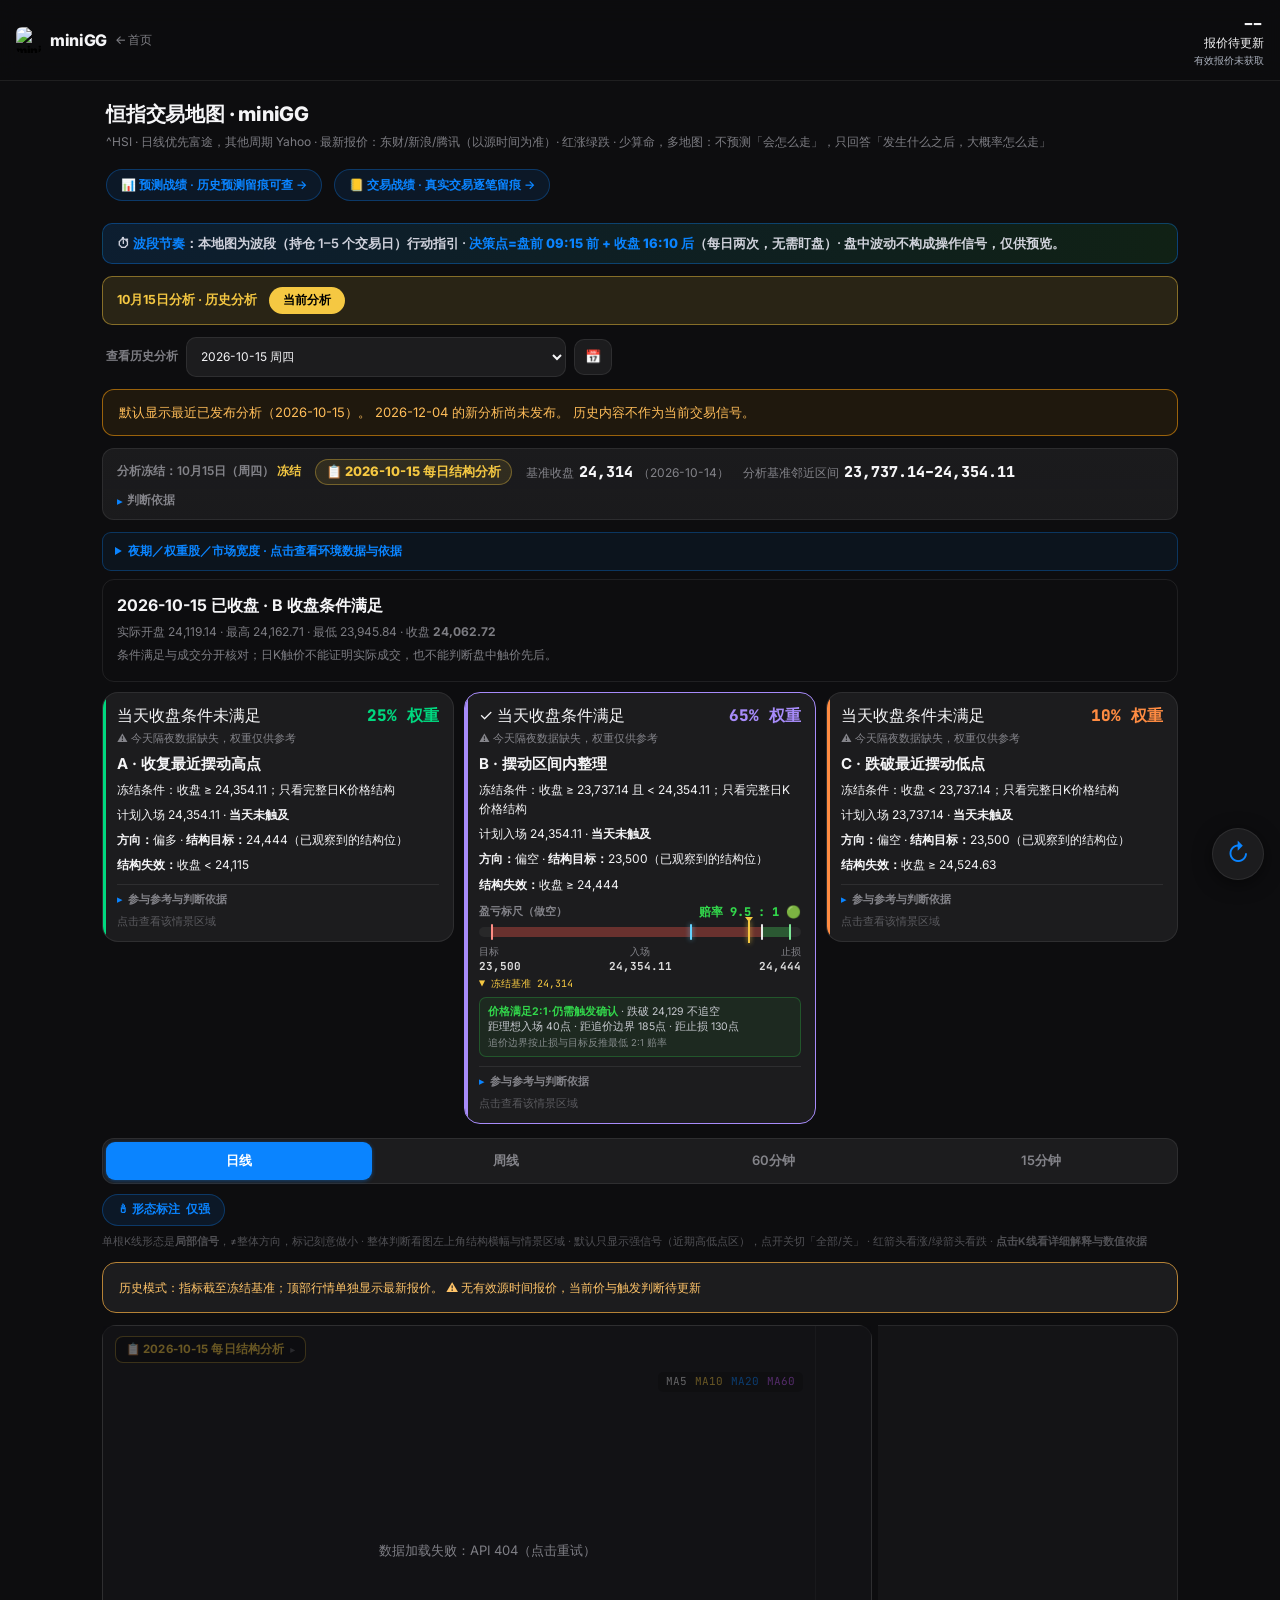
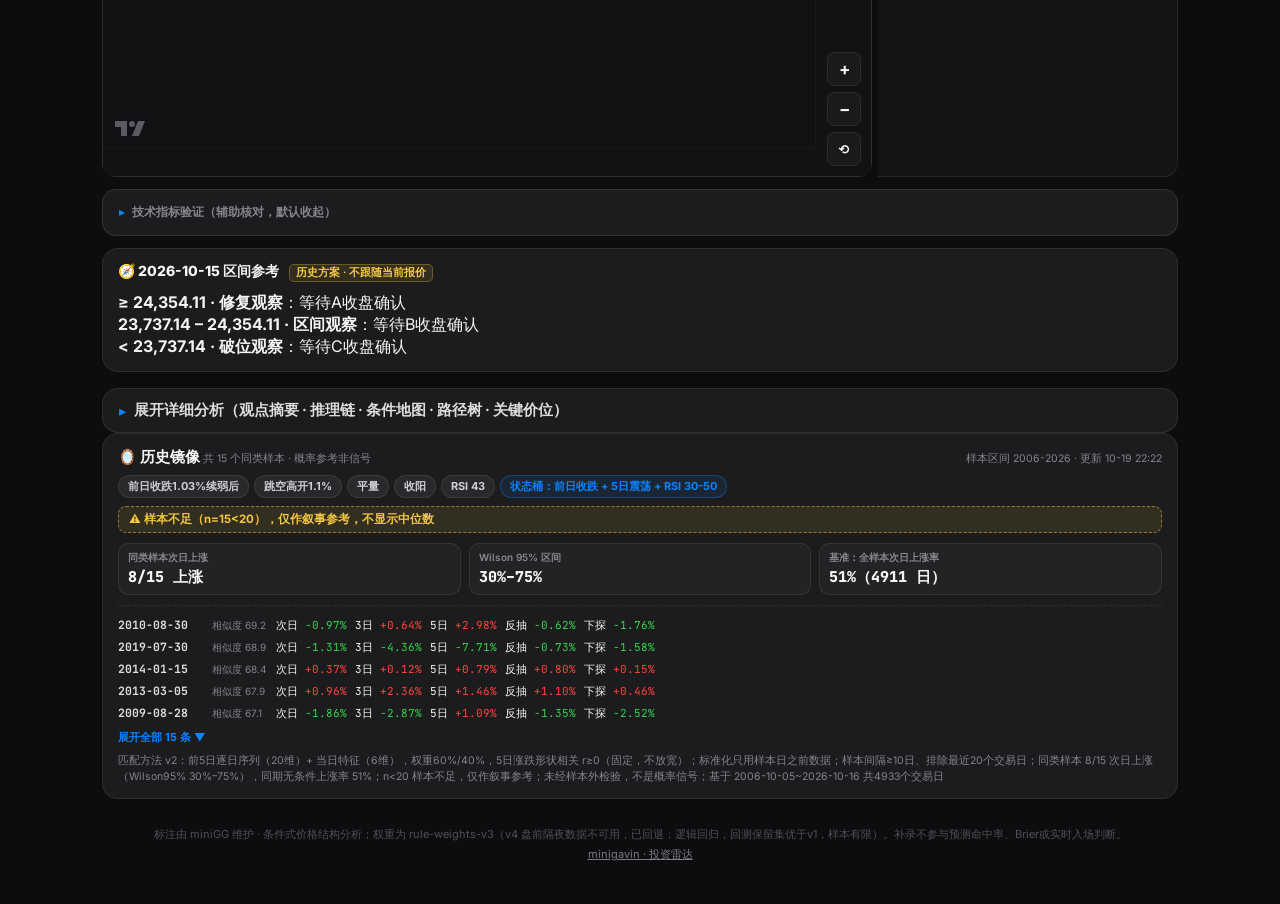
==== commit 302dbfc9: "ui: hide model internals on scenario cards (no v3/v4/RW/Brier text on face; one plain warning only w" ====
--- a/investment/chart/index.html
+++ b/investment/chart/index.html
@@ -1383,7 +1383,7 @@
     if (!g || g.status !== 'available') return '';
     var w = g.historical_wilson95, pct = function (x) { return Number.isFinite(x) ? Math.round(x * 100) + '%' : '--'; };
     return '<div class="sc-row sc-cost-gate' + (g.passes ? '' : ' invalid') + '" title="' + escapeHtml('赔率扣 ' + g.cost_r + 'R 成本：' + g.rr_net + ':1；所需命中率 =(1+成本)/(卡片赔率+1)；历史=2016–2025 三重屏障回测同剧本同赔率档目标先到比例（n=' + g.historical_n + (Array.isArray(w) ? '，Wilson95% ' + pct(w[0]) + '–' + pct(w[1]) : '') + '）') + '">' +
-      '扣成本赔率 <b>' + g.rr_net + ':1</b> · 需要命中率 <b>' + pct(g.required_hit) + '</b> / 历史实际 <b>' + pct(g.historical_hit) + '</b>（n=' + g.historical_n + '）' + (g.passes ? '' : ' · 不达标，不上推荐') + '</div>';
+      (g.passes ? '扣成本后赔率达标' : '扣成本后不划算，不推荐') + '</div>';
   }
 
   // Round1 A1: generator marks A/C as display-only (三重屏障回测无正期望). Legacy cards without the field are unchanged.
@@ -1392,7 +1392,7 @@
   }
 
   function probabilityDefinitionHtml(sc) {
-    return sc && sc.probability_definition ? '<span class="sc-prob-def" title="' + escapeHtml(sc.probability_definition) + '">次日收盘落在哪个区间</span>' : '';
+    return '';
   }
 
   function fmtRatio(r) {
@@ -2159,7 +2159,13 @@
       : short === 'v3' ? ('模型 v3（两年回测，保留集优于 v1；实盘已打分 ' + n + ' 次）')
       : short === 'rw-gauss-v1' ? ('当前用：随机游走基准（v4 触发停用线，已降为影子；实盘已打分 ' + n + ' 次）')
       : ('规则打分 ' + short + '，未经回测校准，累计 ' + n + ' 次');
-    return '<div class="sc-weight-note" title="' + escapeHtml((sc.probability_basis || '') + '｜模型 ' + version + '；累计次数=已完成 Brier 复盘的交易日数') + '">' + escapeHtml(label) + (sc.probability_basis ? '<br><span>' + escapeHtml(sc.probability_basis) + '</span>' : '') + '</div>';
+    // 10-19 潮伟哥：交易指导平台不展示底层模型细节；正常时不显示，只在需要用户注意时给一句人话，细节放 title。
+    var brief = f.weight_backfill ? '事后补算，不计入成绩'
+      : (short === 'v3' && fallback) ? '⚠ 今天隔夜数据缺失，权重仅供参考'
+      : short === 'rw-gauss-v1' ? '⚠ 模型近期失准，已改用保守权重'
+      : '';
+    if (!brief) return '';
+    return '<div class="sc-weight-note" title="' + escapeHtml(label + '｜' + (sc.probability_basis || '') + '｜模型 ' + version) + '">' + escapeHtml(brief) + '</div>';
   }
 
   // Round1 B1: RW reference + Pardo stop-line status, shown under the weight note when the analysis carries them.
@@ -2169,7 +2175,10 @@
     var p = ref.probabilities[sc.id], active = info.active_model === ref.version;
     var gl = !g ? '' : g.status === 'red' ? '🔴 停用线触发·已切随机游走' : g.status === 'yellow' ? '🟡 黄线·v4 近60日技能偏弱' : g.status === 'green' ? '🟢 v4 近60日技能正常' : g.status === 'warming_up' ? '停用线预热中' : '停用线不可用';
     var title = (ref.formula || '') + '｜' + (ref.walkforward || '') + (g && g.reason ? '｜' + g.reason : '') + (g && Number.isFinite(g.roll60) ? '｜60日技能 ' + g.roll60 + '（红线 ' + g.thresholds.red_roll60 + '）' : '');
-    return '<div class="sc-weight-note sc-rw-note" title="' + escapeHtml(title) + '">' + (active ? '' : '随机游走对照 ' + (Number.isFinite(p) ? Math.round(p * 100) + '%' : '—') + ' · ') + escapeHtml(gl) + '</div>';
+    var full = (active ? '' : '随机游走对照 ' + (Number.isFinite(p) ? Math.round(p * 100) + '%' : '—') + ' · ') + gl;
+    var brief = g && g.status === 'yellow' ? '⚠ 模型近期偏弱，权重仅供参考' : '';
+    if (!brief) return '';
+    return '<div class="sc-weight-note sc-rw-note" title="' + escapeHtml(full + '｜' + title) + '">' + escapeHtml(brief) + '</div>';
   }
 
   function participationEvaluation(a) {
@@ -2404,7 +2413,7 @@
         observation.className = 'sc-card-settled';
         observation.style.setProperty('--sc-color', scenarioColor(sc));
         observation.setAttribute('data-idx', idx);
-        observation.innerHTML = (Number.isFinite(sc.probability) ? '<div class="sc-topline"><span class="sc-prob" title="' + (displayOnly ? '盘前基础权重，不是历史胜率；该剧本仅展示、不推荐执行' : '盘前基础权重，不是历史胜率；赔率未达2:1不提供入场') + '">' + Math.round((effectiveById[sc.id] || 0) * 100) + '% 权重</span>' + probabilityDefinitionHtml(sc) + '</div>' : '') + '<span class="sc-name">' + escapeHtml(sc.name || sc.id) + '</span>' + scenarioBadgeHtml(sc, refPx) + '<div class="sc-trig">' + escapeHtml(sc.trigger || '') + '</div>' + costGateHtml(sc) + (displayOnly ? '<div class="sc-row sc-display-only"><b>仅展示·不推荐执行</b> · 不提供入场标尺' + (sc.execution_note ? '<br><span>' + escapeHtml(sc.execution_note) + '</span>' : '') + '</div>' : (sc.rr && sc.rr.cost_gate && sc.rr.cost_gate.status === 'available' && !sc.rr.cost_gate.passes ? '<div class="sc-row">上卡门槛未通过 · 仅显示条件观察，不提供入场标尺</div>' : '<div class="sc-row">赔率不可执行 · 仅显示条件观察，不提供入场标尺</div>')) + '<div class="sc-checklist-holder">' + scenarioChecklistHtml(sc) + '</div>';
+        observation.innerHTML = (Number.isFinite(sc.probability) ? '<div class="sc-topline"><span class="sc-prob" title="' + (displayOnly ? '盘前基础权重，不是历史胜率；该剧本仅展示、不推荐执行' : '盘前基础权重，不是历史胜率；赔率未达2:1不提供入场') + '">' + Math.round((effectiveById[sc.id] || 0) * 100) + '% 权重</span>' + probabilityDefinitionHtml(sc) + '</div>' + (ruleWeightModel(a) ? ruleWeightNoteHtml(a, sc) + rwGuardNoteHtml(a, sc) : '') : '') + '<span class="sc-name">' + escapeHtml(sc.name || sc.id) + '</span>' + scenarioBadgeHtml(sc, refPx) + '<div class="sc-trig">' + escapeHtml(sc.trigger || '') + '</div>' + costGateHtml(sc) + (displayOnly ? '<div class="sc-row sc-display-only" title="' + escapeHtml(sc.execution_note || '') + '"><b>仅供观察，不建议操作</b></div>' : (sc.rr && sc.rr.cost_gate && sc.rr.cost_gate.status === 'available' && !sc.rr.cost_gate.passes ? '<div class="sc-row">仅供观察，不建议操作</div>' : '<div class="sc-row">赔率不够，仅供观察</div>')) + '<div class="sc-checklist-holder">' + scenarioChecklistHtml(sc) + '</div>';
         wrap.appendChild(observation);
         return;
       }
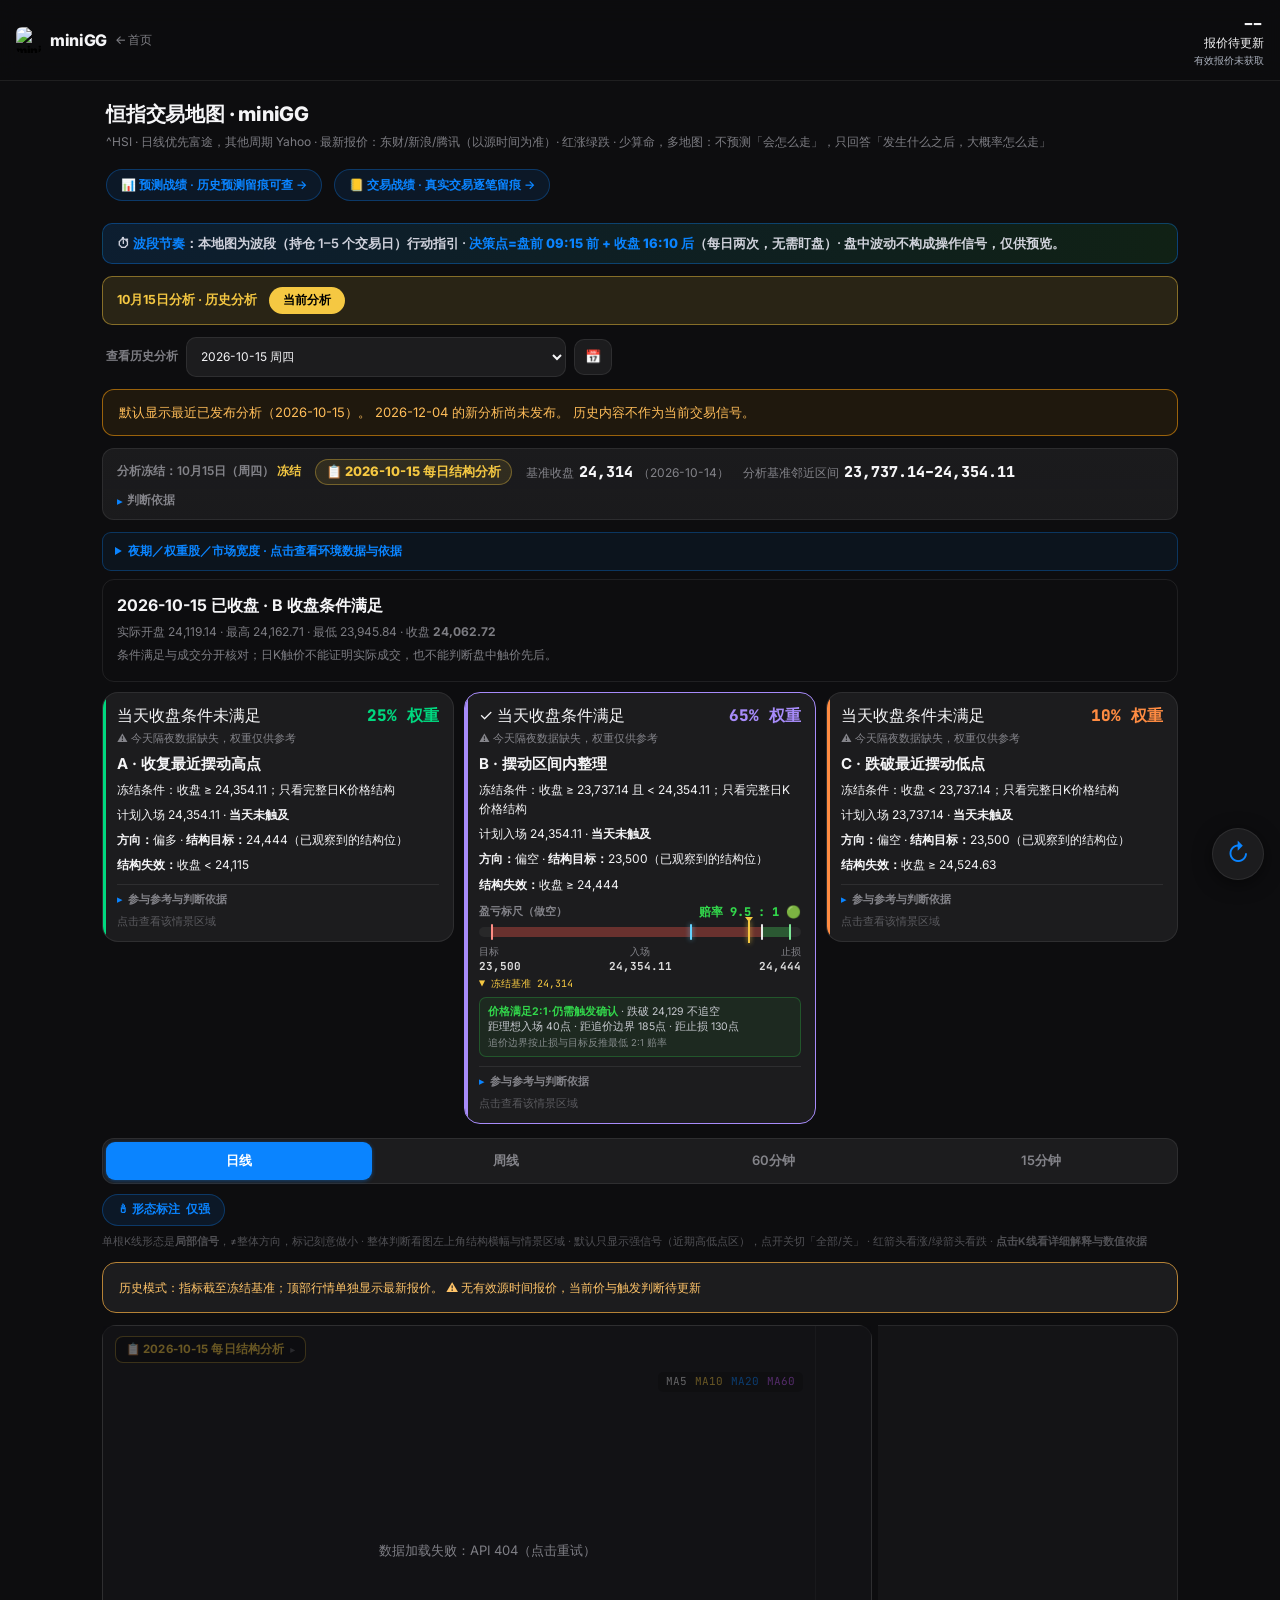
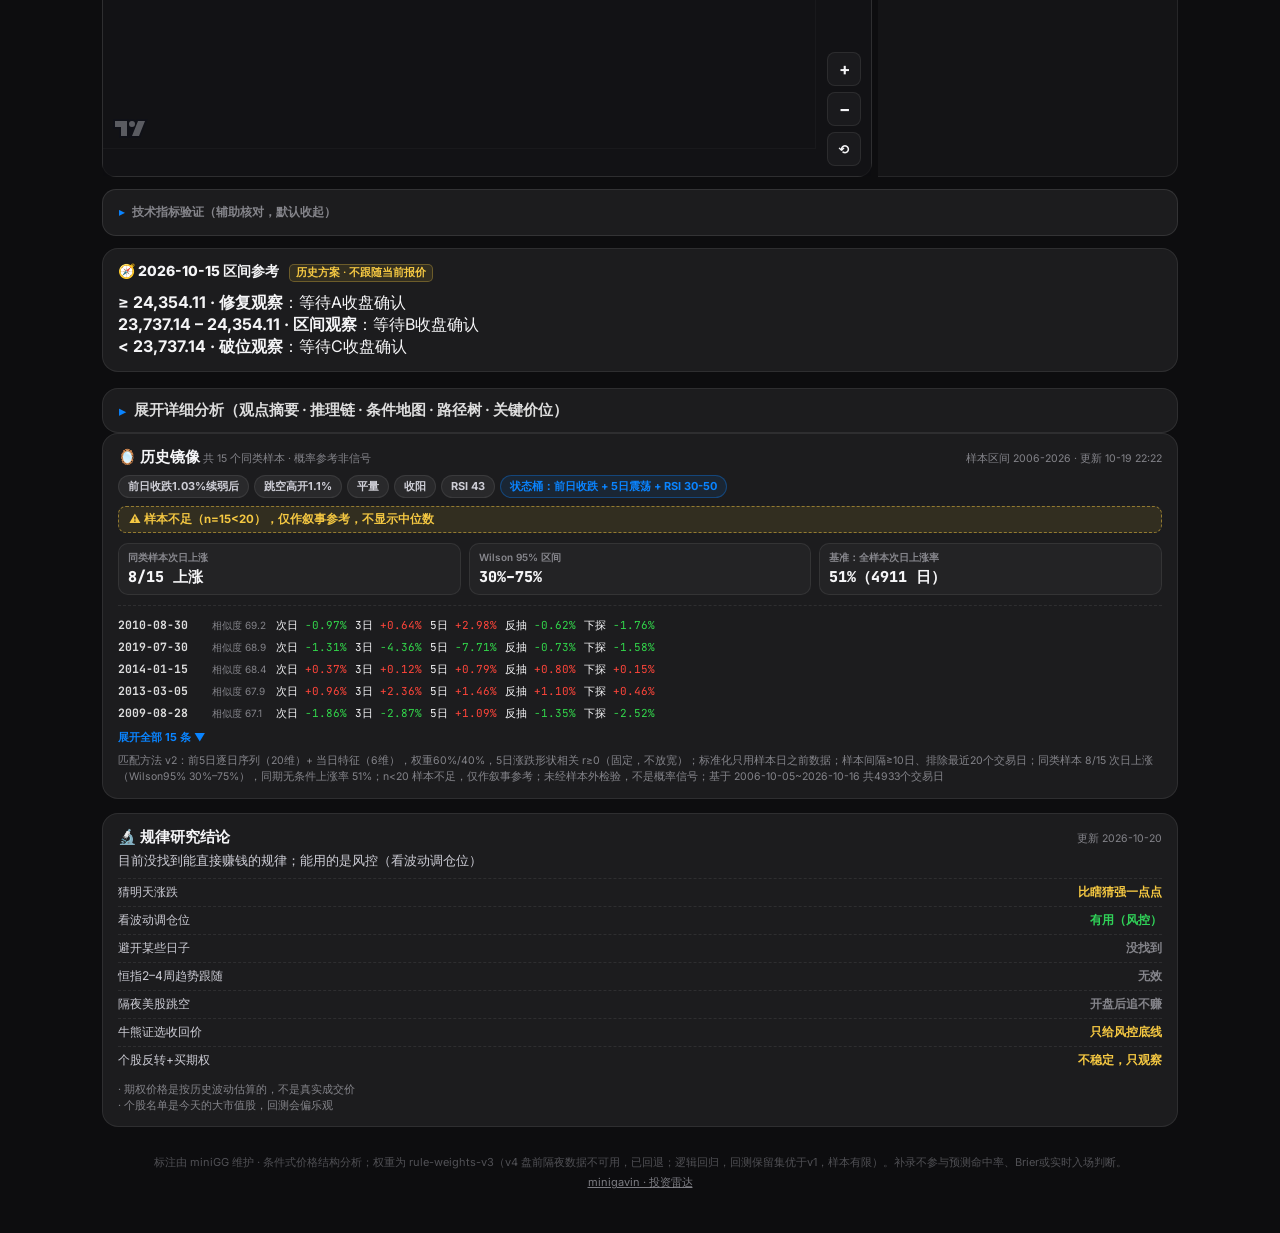
==== commit cff8aa26: "ui: add research conclusion board card (research-board.json), plain-language, details in tooltip" ====
--- a/investment/chart/index.html
+++ b/investment/chart/index.html
@@ -569,6 +569,18 @@
 
     .prob-note { font-size: 11px; color: var(--muted); margin: 6px 4px 12px; }
 
+    /* 规律研究结论卡（research-board.json） */
+    .rb { background: var(--card); border: 1px solid var(--border); border-radius: 16px; padding: 13px 15px; margin-bottom: 14px; }
+    .rb-head { display:flex; justify-content:space-between; align-items:baseline; gap:8px; flex-wrap:wrap; }
+    .rb-title { font-size:15px; font-weight:800; }
+    .rb-meta { font-size:10.5px; color:var(--muted); }
+    .rb-sum { margin-top:6px; font-size:12.5px; color:rgba(235,235,245,.85); }
+    .rb-list { margin-top:8px; }
+    .rb-row { display:flex; align-items:baseline; gap:8px; padding:5px 0; border-top:1px dashed var(--border); font-size:12px; }
+    .rb-row .n { flex:1; color:rgba(235,235,245,.85); }
+    .rb-row .v { font-weight:700; white-space:nowrap; }
+    .rb-row .v.useful { color:#30d158; } .rb-row .v.weak, .rb-row .v.watch, .rb-row .v.rule { color:var(--gold); } .rb-row .v.no { color:var(--muted); }
+    .rb-cav { margin-top:8px; font-size:10.5px; color:var(--muted); line-height:1.5; }
     /* 历史镜像卡片（historical_mirror.json，cron 每小时更新） */
     .mirror { background: var(--card); border: 1px solid var(--border); border-radius: 16px; padding: 13px 15px; margin-bottom: 14px; }
     .mirror-head { display: flex; align-items: baseline; justify-content: space-between; gap: 8px; flex-wrap: wrap; }
@@ -1047,6 +1059,9 @@
 
     <!-- 历史镜像（historical_mirror.json，fetch 失败整卡隐藏） -->
     <div class="mirror hidden" id="mirrorCard"></div>
+
+    <!-- 规律研究结论（research-board.json，fetch 失败整卡隐藏） -->
+    <div class="rb hidden" id="researchBoard"></div>
 
     <footer>
       <span id="disclaimerText">标注由 miniGG 维护 · 行情数据仅供参考，不构成投资建议</span><br/>
@@ -1242,7 +1257,7 @@
       box.textContent=annotations&&annotations.publication&&annotations.publication.kind==='retrospective_backfill'
         ? '事后补录：'+viewingDate+' 分析仅使用 '+annotations.publication.baseline_date+' 及此前数据；实际生成于 '+annotations.publication.generated_at+'，不是当时已发布预测，不计入预测成绩。'
         : record&&record.kind==='carried_forward_snapshot'
-        ? '⚠ '+viewingDate+' 没有新分析。下面显示的是 '+originalDate+' 的旧内容，仅供历史查看。'
+        ? '⚠ '+viewingDate+' 当天没有发布分析，下面是上一份（'+originalDate+'）的分析，只供参考，不作为当天的交易依据。'
         : '历史回放：当前查看 '+viewingDate+' 的存档'+(originalDate?'，原分析日期 '+originalDate:'')+'。顶部行情单独显示最新报价；切回在线分析才能查看当前发布状态。';
       if (automaticHistory) box.textContent = '默认显示最近已发布分析（'+viewingDate+'）。'+(state.expected>viewingDate?' '+state.expected+' 的新分析尚未发布。':'')+' 历史内容不作为当前交易信号。';
       box.classList.remove('hidden');
@@ -3892,7 +3907,7 @@
     var publication = annotations && annotations.publication;
     var record = annotations && annotations.archive_record;
     var backfill = publication && publication.kind === 'retrospective_backfill';
-    var label = backfill ? '事后补录，不计预测成绩' : record && record.kind === 'carried_forward_snapshot' ? '旧内容 · '+record.original_analysis_date : '历史分析';
+    var label = backfill ? '事后补录，不计预测成绩' : record && record.kind === 'carried_forward_snapshot' ? '当天未发布 · 显示 '+record.original_analysis_date+' 的分析' : '历史分析';
     banner.innerHTML = '<span><b>'+escapeHtml(cnDate(viewingDate))+'分析</b> · '+escapeHtml(label)+'</span>' +
       (backfill ? '<details><summary>补录详情</summary><p>数据截至 '+escapeHtml(publication.baseline_date)+'；生成于 '+escapeHtml(publication.generated_at)+'。</p></details>' : '') +
       '<button class="hb-back" id="histBack" type="button">当前分析</button>';
@@ -4108,6 +4123,24 @@
   // 首次报价及轮询；获取或渲染失败也继续，返回页面时立即重新验证。
   fetchRealtime().then(applyRealtime).catch(function () {}).finally(scheduleRealtime);
 
+  // ---------- 规律研究结论卡（research-board.json；失败整卡隐藏） ----------
+  function renderResearchBoard(d) {
+    var box = document.getElementById('researchBoard');
+    if (!box) return;
+    if (!d || !Array.isArray(d.items) || !d.items.length) { box.classList.add('hidden'); return; }
+    var html = '<div class="rb-head"><span class="rb-title">🔬 ' + escapeHtml(d.title || '规律研究结论') + '</span><span class="rb-meta">更新 ' + escapeHtml(d.updated_at || '--') + '</span></div>' +
+      (d.summary ? '<div class="rb-sum">' + escapeHtml(d.summary) + '</div>' : '') + '<div class="rb-list">';
+    d.items.forEach(function (it) {
+      html += '<div class="rb-row" title="' + escapeHtml(it.detail || '') + '"><span class="n">' + escapeHtml(it.name || '') + '</span><span class="v ' + escapeHtml(it.status || '') + '">' + escapeHtml(it.verdict || '') + '</span></div>';
+    });
+    html += '</div>' + (Array.isArray(d.caveats) && d.caveats.length ? '<div class="rb-cav">' + d.caveats.map(function (c) { return '· ' + escapeHtml(c); }).join('<br>') + '</div>' : '');
+    box.innerHTML = html; box.classList.remove('hidden');
+  }
+  function loadResearchBoard() {
+    return fetch('research-board.json?t=' + Date.now(), {cache:'no-store'}).then(function (r) { return r.ok ? r.json() : null; }).catch(function () { return null; }).then(renderResearchBoard);
+  }
+  if (typeof document !== 'undefined' && document.getElementById && document.getElementById('researchBoard')) { try { loadResearchBoard(); } catch (e) {} }
+
   // ---------- 历史镜像卡片（historical_mirror.json，cron 每小时更新） ----------
   // 今日盘面特征 vs 历史同状态交易日的后续走势统计；fetch 失败/文件不存在整卡隐藏
   var mirrorExpanded = false;
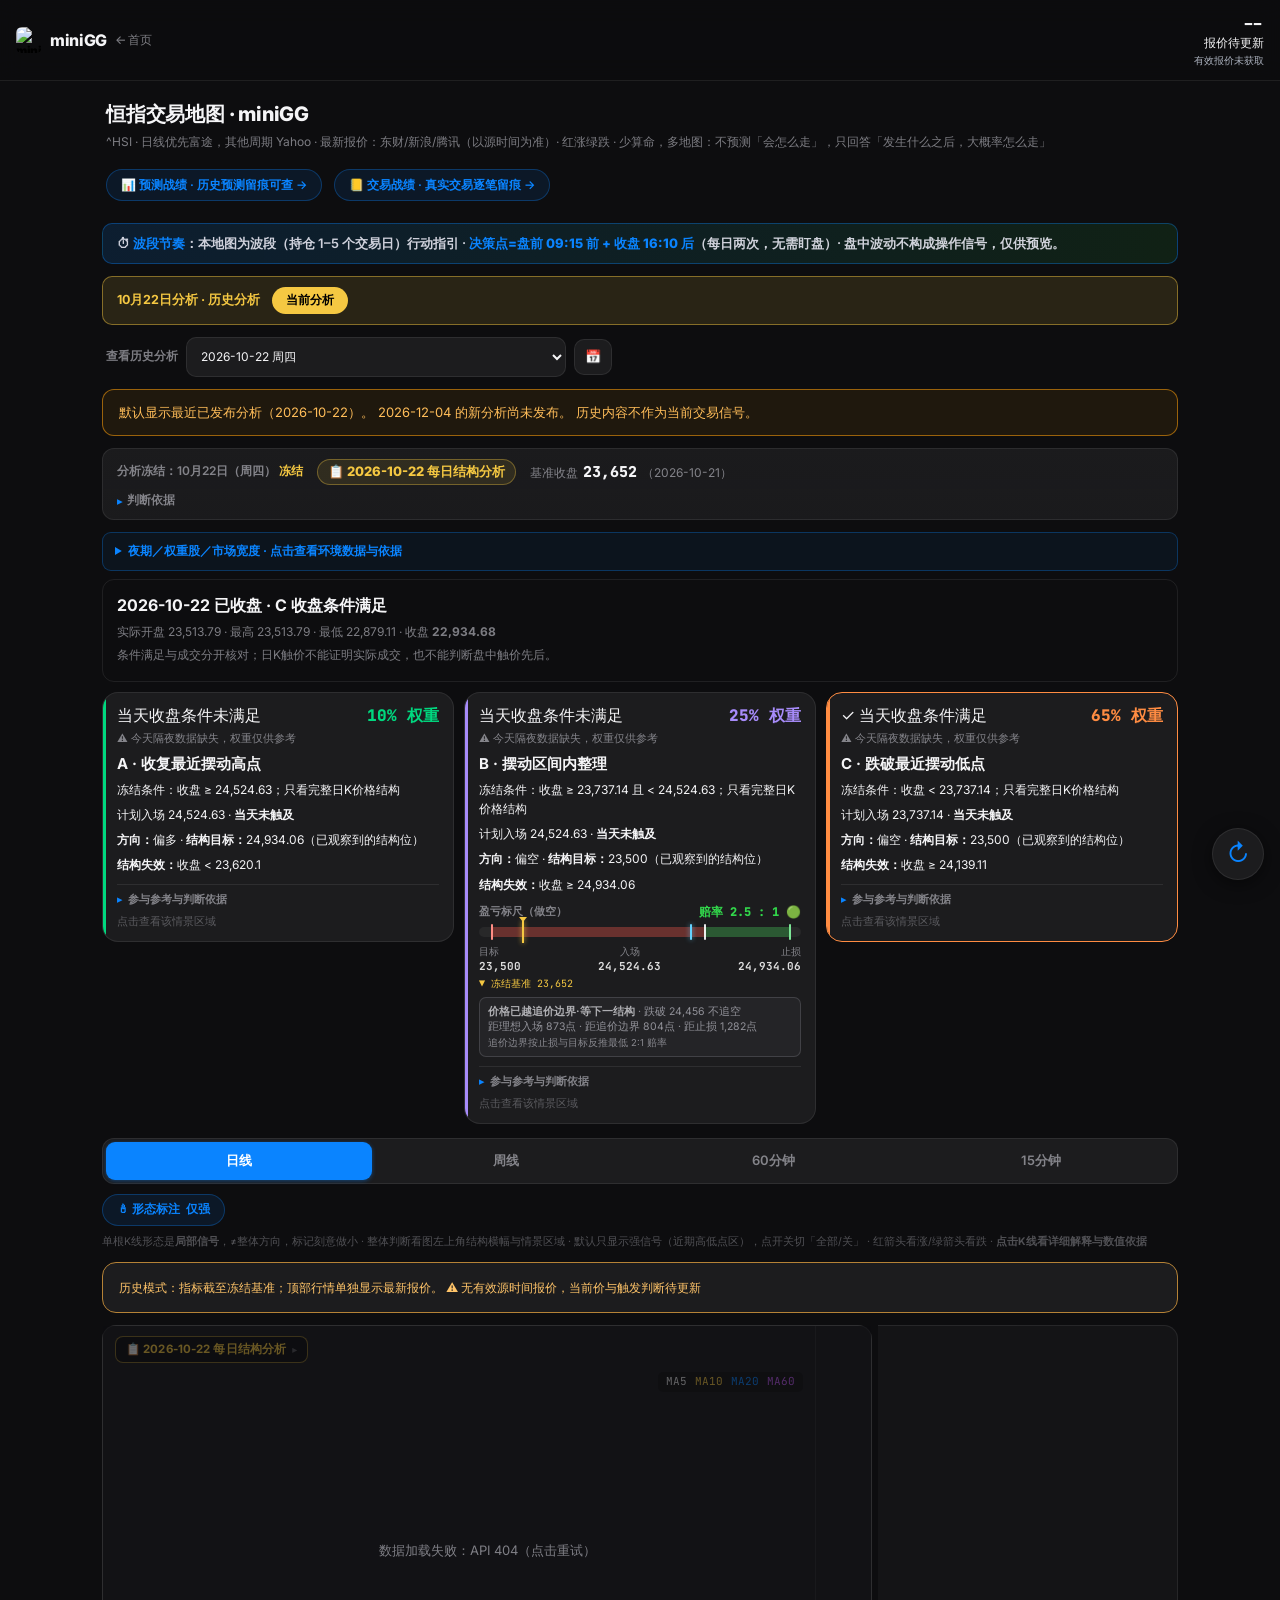
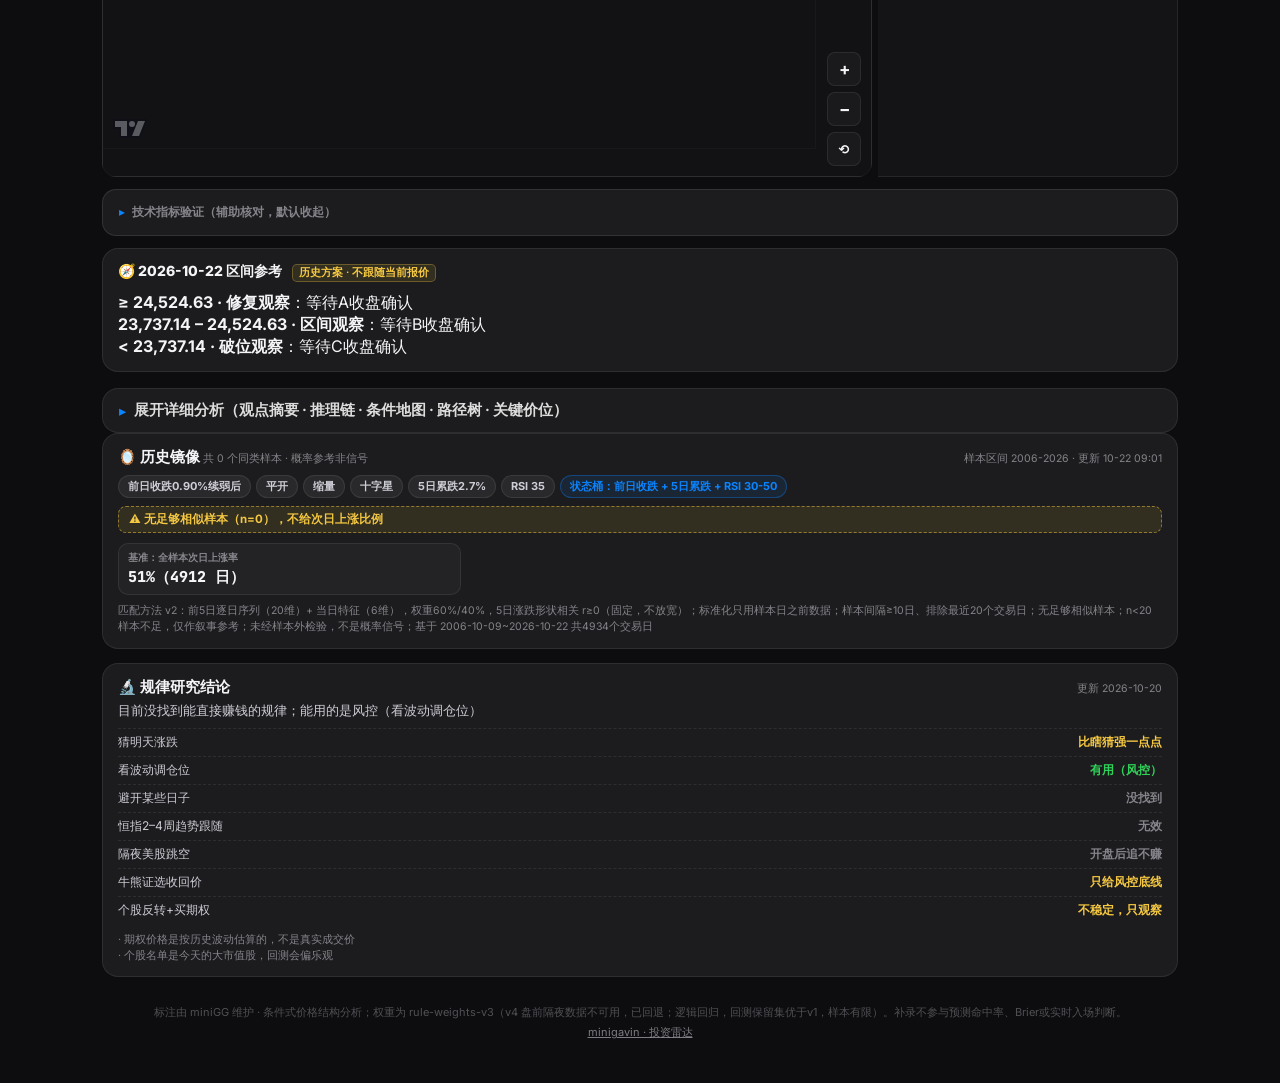
==== commit ac14070b: "fix(chart): stop drawing stale scenario fans once price leaves the bands; label basis close Rule (di" ====
--- a/investment/chart/index.html
+++ b/investment/chart/index.html
@@ -11,7 +11,7 @@
   <noscript><link href="https://fonts.googleapis.com/css2?family=Inter:wght@400;500;600;700;800&family=JetBrains+Mono:wght@400;500;700&display=swap" rel="stylesheet" /></noscript>
   <script src="vendor/lightweight-charts-4.2.0.min.js"></script>
   <script src="patterns.js?v=1"></script>
-  <script src="market-rules.js?v=5"></script>
+  <script src="market-rules.js?v=6"></script>
   <script src="market-participation.js?v=2"></script>
   <script src="market-context.js?v=1"></script>
   <script src="trading-operation.js?v=4"></script>
@@ -294,6 +294,16 @@
       padding: 4px 10px; border-radius: 999px; pointer-events: none;
     }
 
+    /* 现价已穿出旧情景带：用一句人话替代扇形 */
+    .fc-stale-note {
+      position: absolute; top: 40px; right: 12px; z-index: 5; max-width: min(78%, 460px);
+      font-size: 12px; font-weight: 700; line-height: 1.45; color: #ffd8a8;
+      background: rgba(13,13,15,0.84); border: 1px solid rgba(255,140,66,0.55);
+      padding: 6px 11px; border-radius: 10px; pointer-events: none;
+    }
+    .sc-basis { display: inline-block; font-size: 10.5px; font-weight: 700; color: rgba(235,235,245,0.62); border: 1px solid rgba(255,255,255,0.16); border-radius: 999px; padding: 1px 7px; margin-left: 6px; white-space: nowrap; }
+    .fc-endpoint-label em { font-style: normal; font-size: 9.5px; font-weight: 700; color: rgba(235,235,245,0.7); }
+
     /* 详细分析折叠区 */
     details.more { margin-top: 16px; }
     details.more > summary {
@@ -695,6 +705,7 @@
       .struct-banner { font-size: 11px; max-width: 82%; }
       .struct-banner.expanded { max-width: 92%; font-size: 11.5px; }
       .sim-badge { top: 56px; }
+      .fc-stale-note { top: 86px; font-size: 11px; }
     }
 
     /* forecast hint on non-daily intervals（下移避开结构横幅） */
@@ -972,6 +983,7 @@
         <div class="struct-banner hidden" id="structBanner"></div>
         <div class="fc-hint hidden" id="fcHint">情景区域请切换到日线查看</div>
         <div class="sim-badge hidden" id="simBadge">A/B/C 情景带 · 从最新确认K线出发</div>
+        <div class="fc-stale-note hidden" id="fcStaleNote" role="status"></div>
         <div class="vol-hint hidden" id="volHint">⚠️ 最新交易日量能暂缺（数据源尚未回填）</div>
         <div class="vol-legend hidden" id="volLegend"></div>
         <div class="ma-legend" id="maLegend"><span class="ma5">MA5</span><span class="ma10">MA10</span><span class="ma20">MA20</span><span class="ma60">MA60</span></div>
@@ -1525,8 +1537,51 @@
       });
   }
 
+  // 情景带的基准收盘日（MM-DD）。旧剧本一眼可辨；缺字段时返回空串。
+  function scenarioBasisDate(a) {
+    var f = a && a.forecast || {};
+    var d = String(f.baseDate || a && a.publication && a.publication.baseline_date || '');
+    return /^\d{4}-\d{2}-\d{2}$/.test(d) ? d.slice(5) : '';
+  }
+  function scenarioBasisHtml(a) {
+    var d = scenarioBasisDate(a);
+    return d ? '<span class="sc-basis">基于 ' + escapeHtml(d) + ' 收盘</span>' : '';
+  }
+
+  // 现价已脱离旧情景带时的扇形规则（最新模式；历史回看保持原样以便复盘）。
+  // 观察价 = 晚于基准日的最新K线（含盘中实时合并的临时K线）。规则见 MarketRules.fanPlan。
+  function forecastFanPlan(a, bars, scenarios) {
+    var none = { mode: 'normal', draw: null, hidden: [], message: null };
+    if (viewingDate || !a || !a.forecast || !bars || !bars.length) return none;
+    var f = a.forecast, baseDate = String(f.baseDate || '');
+    var last = bars[bars.length - 1], lastDate = last && last.time ? MarketRules.dayString(last.time) : '';
+    if (!baseDate || !lastDate || lastDate <= baseDate || typeof last.close !== 'number') return none;
+    var bands = scenarios.map(function (sc) {
+      var p = zonePoints(sc), u = p.upper[p.upper.length - 1], l = p.lower[p.lower.length - 1];
+      if (!u || !l || !Number.isFinite(u.price) || !Number.isFinite(l.price)) return null;
+      return { id: sc.id || shortName(sc.name), lo: Math.min(u.price, l.price), hi: Math.max(u.price, l.price) };
+    }).filter(Boolean);
+    var live = !!last.partial;
+    return MarketRules.fanPlan(bands, last.close, f.basePrice, { baseDate: baseDate, live: live, priceLabel: live ? '今日' : lastDate.slice(5) + ' 收盘' });
+  }
+  var lastFanPlanKey = '';
+  function fanPlanKey(plan) { return plan ? plan.mode + ':' + (plan.hidden || []).join(',') : ''; }
+  function setFanNote(plan) {
+    var note = el('fcStaleNote');
+    if (!note) return;
+    if (plan && plan.message) { note.textContent = plan.message; note.classList.remove('hidden'); }
+    else { note.textContent = ''; note.classList.add('hidden'); }
+  }
+  // 盘中报价合并后若扇形规则状态变化，才重绘（避免每 30 秒重建全部序列）。
+  function refreshForecastFanIfChanged() {
+    if (!annotations || currentIv !== '1d' || !currentBars.length || viewingDate) return;
+    var f = annotations.forecast, scenarios = f && Array.isArray(f.scenarios) ? f.scenarios : [];
+    if (fanPlanKey(forecastFanPlan(annotations, currentBars, scenarios)) !== lastFanPlanKey) renderForecastZones(annotations, currentIv, currentBars);
+  }
+
   function renderForecastZones(a, iv, bars) {
     clearForecastSeries();
+    setFanNote(null); lastFanPlanKey = '';
     var f = a && a.forecast;
     var scenarios = (f && Array.isArray(f.scenarios)) ? f.scenarios : [];
     var hint = el('fcHint'), simBadge = el('simBadge');
@@ -1535,7 +1590,8 @@
       hint.classList.remove('hidden'); simBadge.classList.add('hidden'); scheduleGutterRefresh(); return;
     }
     hint.classList.add('hidden'); simBadge.classList.remove('hidden');
-    simBadge.textContent = viewingDate ? 'A/B/C 情景范围 · 非逐日预测' : 'A/B/C 情景范围 · 非逐日预测';
+    var basisDate = scenarioBasisDate(a);
+    simBadge.textContent = 'A/B/C 情景范围' + (basisDate ? ' · 基于 ' + basisDate + ' 收盘' : '') + ' · 非逐日预测';
 
     // 结算后：当日正式情景已失效/过期，清空图上情景区域（不画旧的、不乱画草稿价位，避免误导）
     if (isScenarioSettled(a)) {
@@ -1545,6 +1601,12 @@
     }
 
     // 最新地图从最后一根已确认K线展开；历史回看则从冻结分析基准日展开。
+    // 现价已穿出全部情景带：不再从现价往旧带画扇形，只给一句人话状态。
+    // 部分穿出：与已发生方向相反、整段落在现价另一侧的带不画。
+    var fanPlan = forecastFanPlan(a, bars, scenarios);
+    lastFanPlanKey = fanPlanKey(fanPlan);
+    setFanNote(fanPlan);
+    if (fanPlan.mode === 'below_all' || fanPlan.mode === 'above_all') { scheduleGutterRefresh(); return; }
     var fcAnchorIdx = anchorIndex(a, bars);
     var lastBar = bars[fcAnchorIdx], maxOffset = 0;
     scenarios.forEach(function (sc) {
@@ -1565,6 +1627,7 @@
     fcBgSeries.setData(tintData);
 
     scenarios.forEach(function (sc, idx) {
+      if (fanPlan.draw && fanPlan.draw.indexOf(sc.id || shortName(sc.name)) < 0) return;
       var points = zonePoints(sc), base = lastBar.close;
       var lineType = sc.zone && sc.zone.upperBound && sc.zone.upperBound.length === 2 ? LightweightCharts.LineType.Curved : LightweightCharts.LineType.Simple;
       var scColor = scenarioColor(sc);
@@ -1626,7 +1689,7 @@
           centerLine.applyOptions({ color:shown ? hexToRgba(color, 0.48) : TRANS });
         };
       })(upperFill, lowerFill, upperLine, lowerLine, centerLine, scColor, bandAlpha);
-      fcSeriesList.push({ series: [upperFill, lowerFill, upperLine, lowerLine, centerLine], scenario: sc, index: idx, endTime: end.time, endPrice: end.value, endRange:[Math.min(lowerEnd.value,upperEnd.value),Math.max(lowerEnd.value,upperEnd.value)], color: scColor, shown: true, setShown: setShown });
+      fcSeriesList.push({ series: [upperFill, lowerFill, upperLine, lowerLine, centerLine], scenario: sc, index: idx, endTime: end.time, endPrice: end.value, endRange:[Math.min(lowerEnd.value,upperEnd.value),Math.max(lowerEnd.value,upperEnd.value)], basis: basisDate, color: scColor, shown: true, setShown: setShown });
     });
     applyScenarioVisibility();
   }
@@ -2428,7 +2491,7 @@
         observation.className = 'sc-card-settled';
         observation.style.setProperty('--sc-color', scenarioColor(sc));
         observation.setAttribute('data-idx', idx);
-        observation.innerHTML = (Number.isFinite(sc.probability) ? '<div class="sc-topline"><span class="sc-prob" title="' + (displayOnly ? '盘前基础权重，不是历史胜率；该剧本仅展示、不推荐执行' : '盘前基础权重，不是历史胜率；赔率未达2:1不提供入场') + '">' + Math.round((effectiveById[sc.id] || 0) * 100) + '% 权重</span>' + probabilityDefinitionHtml(sc) + '</div>' + (ruleWeightModel(a) ? ruleWeightNoteHtml(a, sc) + rwGuardNoteHtml(a, sc) : '') : '') + '<span class="sc-name">' + escapeHtml(sc.name || sc.id) + '</span>' + scenarioBadgeHtml(sc, refPx) + '<div class="sc-trig">' + escapeHtml(sc.trigger || '') + '</div>' + costGateHtml(sc) + (displayOnly ? '<div class="sc-row sc-display-only" title="' + escapeHtml(sc.execution_note || '') + '"><b>仅供观察，不建议操作</b></div>' : (sc.rr && sc.rr.cost_gate && sc.rr.cost_gate.status === 'available' && !sc.rr.cost_gate.passes ? '<div class="sc-row">仅供观察，不建议操作</div>' : '<div class="sc-row">赔率不够，仅供观察</div>')) + '<div class="sc-checklist-holder">' + scenarioChecklistHtml(sc) + '</div>';
+        observation.innerHTML = (Number.isFinite(sc.probability) ? '<div class="sc-topline"><span class="sc-prob" title="' + (displayOnly ? '盘前基础权重，不是历史胜率；该剧本仅展示、不推荐执行' : '盘前基础权重，不是历史胜率；赔率未达2:1不提供入场') + '">' + Math.round((effectiveById[sc.id] || 0) * 100) + '% 权重</span>' + probabilityDefinitionHtml(sc) + '</div>' + (ruleWeightModel(a) ? ruleWeightNoteHtml(a, sc) + rwGuardNoteHtml(a, sc) : '') : '') + '<span class="sc-name">' + escapeHtml(sc.name || sc.id) + '</span>' + scenarioBasisHtml(a) + scenarioBadgeHtml(sc, refPx) + '<div class="sc-trig">' + escapeHtml(sc.trigger || '') + '</div>' + costGateHtml(sc) + (displayOnly ? '<div class="sc-row sc-display-only" title="' + escapeHtml(sc.execution_note || '') + '"><b>仅供观察，不建议操作</b></div>' : (sc.rr && sc.rr.cost_gate && sc.rr.cost_gate.status === 'available' && !sc.rr.cost_gate.passes ? '<div class="sc-row">仅供观察，不建议操作</div>' : '<div class="sc-row">赔率不够，仅供观察</div>')) + '<div class="sc-checklist-holder">' + scenarioChecklistHtml(sc) + '</div>';
         wrap.appendChild(observation);
         return;
       }
@@ -2468,7 +2531,7 @@
       card.innerHTML =
         '<div class="sc-topline">' + badgeHtml +
           '<span class="sc-prob" title="' + escapeHtml(weightTitle) + '">' + (Number.isFinite(sc.probability) ? Math.round(effectiveWeight * 100) + '% 权重' : '权重未校准') + (isTopWeight?'<i class="sc-weight-badge">'+(ruleWeightModel(a)?'主情景 · ':'')+'最高权重</i>':'') + '</span>' + probabilityDefinitionHtml(sc) + '</div>' + (Number.isFinite(sc.probability) && ruleWeightModel(a) ? ruleWeightNoteHtml(a, sc) + rwGuardNoteHtml(a, sc) : '') +
-        '<span class="sc-name">' + escapeHtml(sc.name || ('情景' + (idx + 1))) + (isNearest?'<i class="sc-link-badge">● 距离最近·非入场信号</i>':'') + (isConfirmed?'<i class="sc-link-badge">已确认</i>':'') + holdingHtml + '</span>' +
+        '<span class="sc-name">' + escapeHtml(sc.name || ('情景' + (idx + 1))) + (isNearest?'<i class="sc-link-badge">● 距离最近·非入场信号</i>':'') + (isConfirmed?'<i class="sc-link-badge">已确认</i>':'') + holdingHtml + '</span>' + scenarioBasisHtml(a) +
         (sc.trigger ? '<div class="sc-trig"><span class="k">触发前提：</span>' + escapeHtml(sc.trigger) + '</div>' : '') +
         numsHtml +
         scenarioParticipationHtml(sc, participation) +
@@ -2727,6 +2790,7 @@
     realtimeAt = rt.ts * 1000;
     updateHeaderFromRealtime(rt);
     mergeRealtimeIntoChart(rt);
+    refreshForecastFanIfChanged();
     refreshScenarioLive();
     refreshScenarioChecklists();
     updateTechnical();
@@ -3107,7 +3171,7 @@
       var y = series.priceToCoordinate(fs.endPrice);
       if (x == null || y == null || x < -20 || y < -20 || x > chartEl.clientWidth + 20 || y > chartEl.clientHeight + 20) return;
       var rangeText = fs.endRange ? fmt(Math.round(fs.endRange[0])) + '–' + fmt(Math.round(fs.endRange[1])) : '';
-      html.push('<div class="fc-endpoint-label" style="left:' + x.toFixed(1) + 'px;top:' + y.toFixed(1) + 'px"><b style="background:' + fs.color + '">' + escapeHtml(shortName(fs.scenario.name)) + '</b><span>' + escapeHtml(rangeText) + '</span></div>');
+      html.push('<div class="fc-endpoint-label" style="left:' + x.toFixed(1) + 'px;top:' + y.toFixed(1) + 'px"><b style="background:' + fs.color + '">' + escapeHtml(shortName(fs.scenario.name)) + '</b><span>' + escapeHtml(rangeText) + (fs.basis ? ' <em>基于' + escapeHtml(fs.basis) + '收盘</em>' : '') + '</span></div>');
     });
     layer.innerHTML = html.join('');
   }
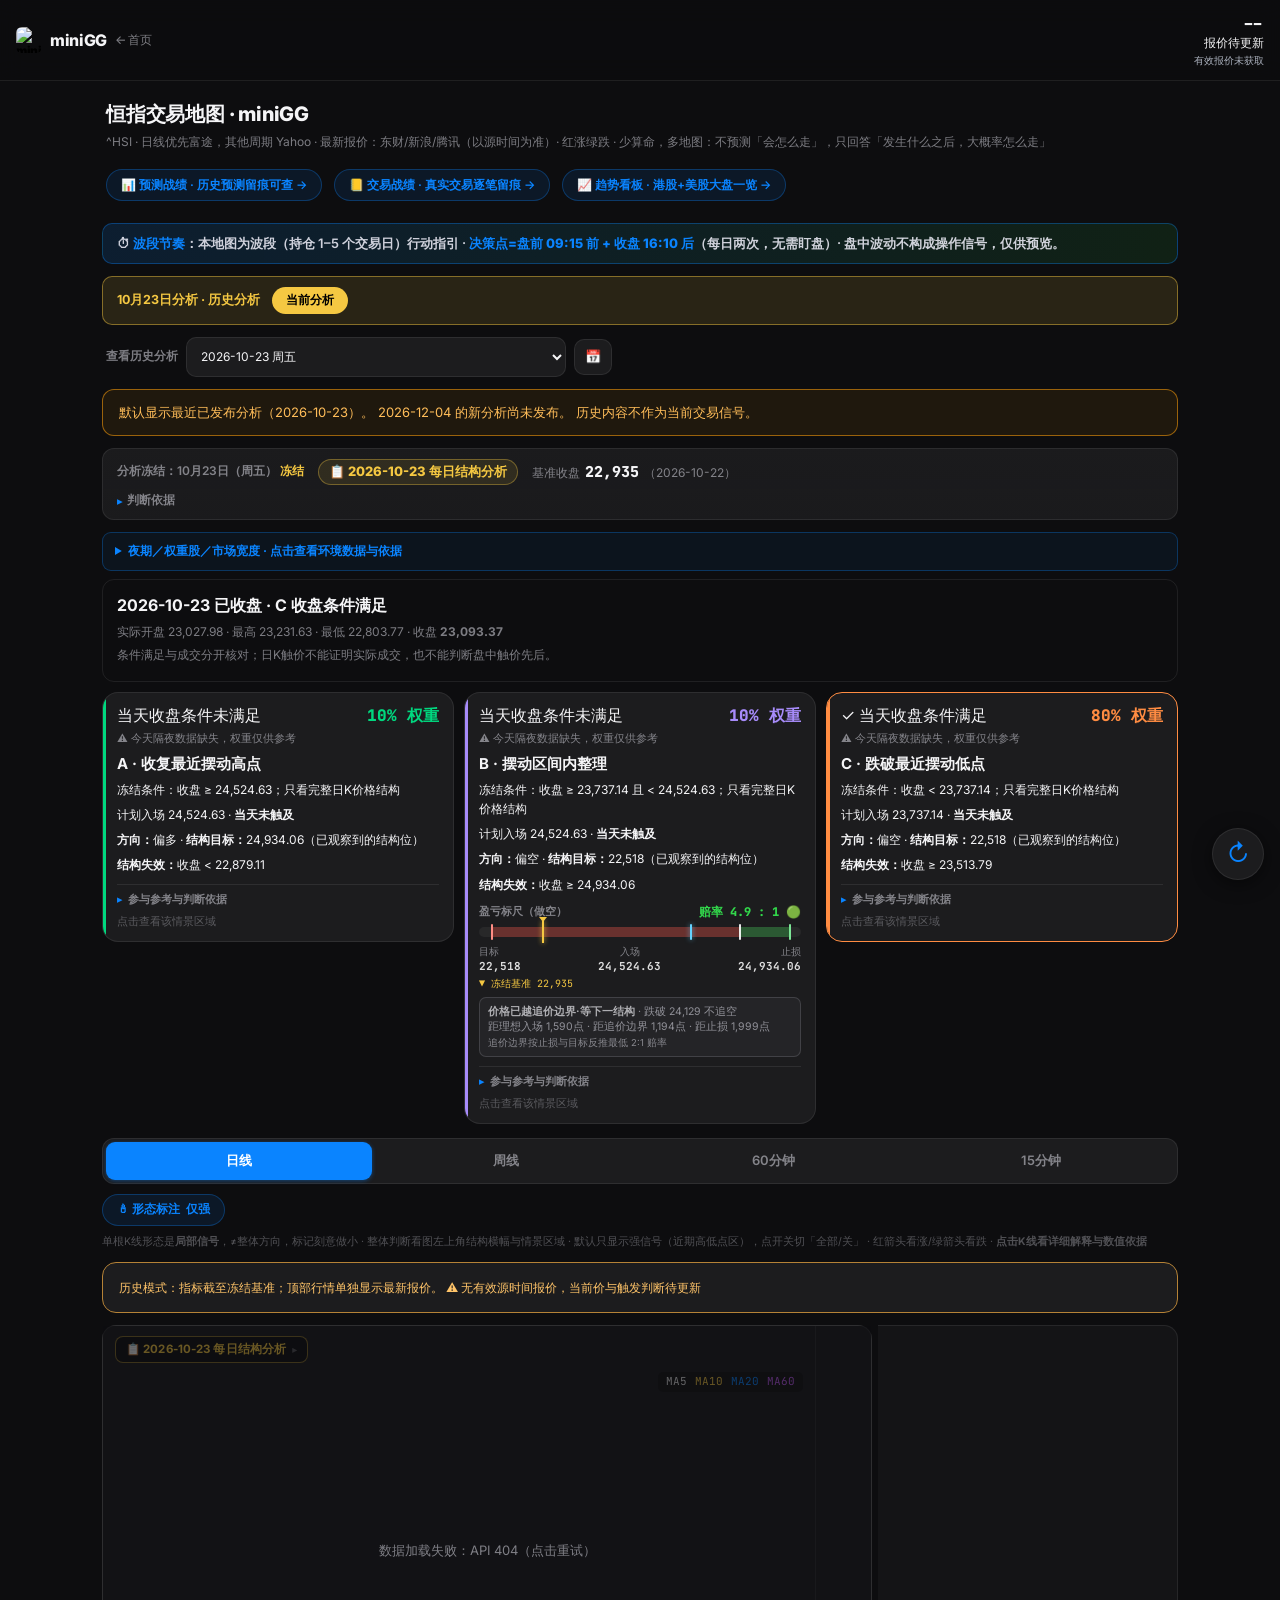
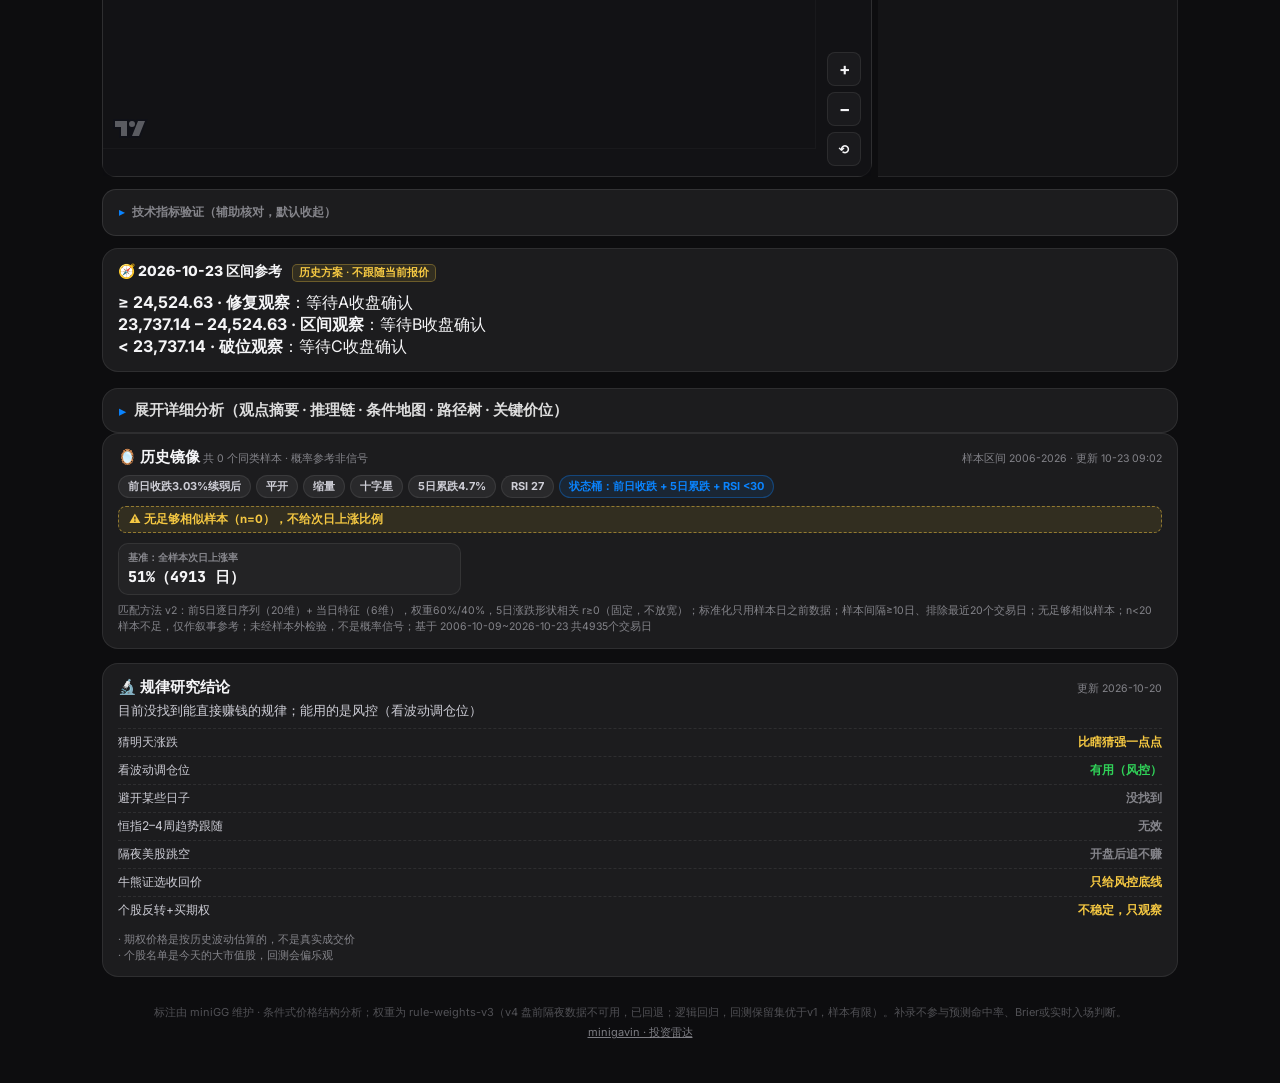
==== commit 25229dda: "trend board: match main page visual style, add nav link, reuse annotations.json levels/scenario for " ====
--- a/investment/chart/index.html
+++ b/investment/chart/index.html
@@ -925,6 +925,7 @@
     <p class="sub">^HSI · 日线优先富途，其他周期 Yahoo · 最新报价：东财/新浪/腾讯（以源时间为准）· 红涨绿跌 · 少算命，多地图：不预测「会怎么走」，只回答「发生什么之后，大概率怎么走」</p>
     <a class="track-link" href="track/">📊 预测战绩 · 历史预测留痕可查 →</a>
     <a class="track-link" href="trades.html">📒 交易战绩 · 真实交易逐笔留痕 →</a>
+    <a class="track-link" href="trend/">📈 趋势看板 · 港股+美股大盘一览 →</a>
 
     <!-- 波段节奏说明条 -->
     <div class="swing-rhythm-banner">⏱ <b>波段节奏</b>：本地图为波段（持仓 1–5 个交易日）行动指引 · <b>决策点=盘前 09:15 前 + 收盘 16:10 后</b>（每日两次，无需盯盘）· 盘中波动不构成操作信号，仅供预览。</div>
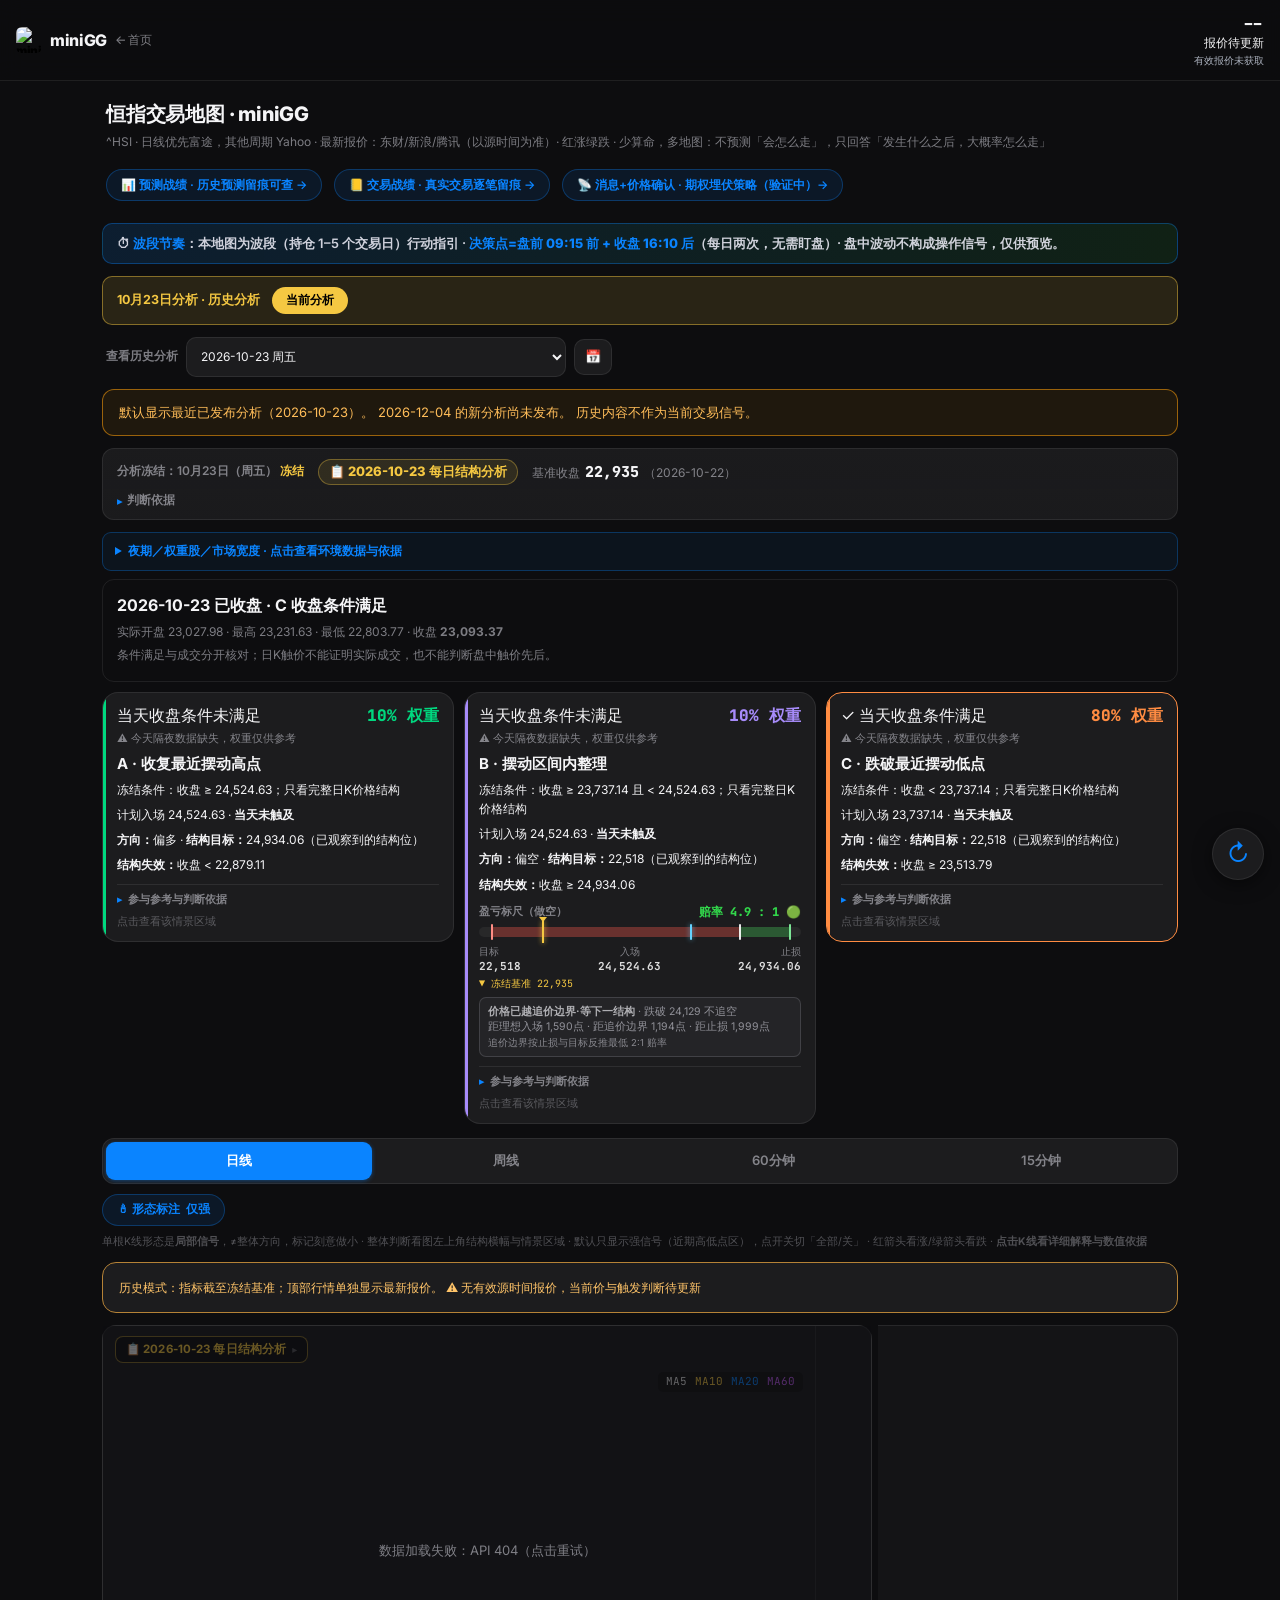
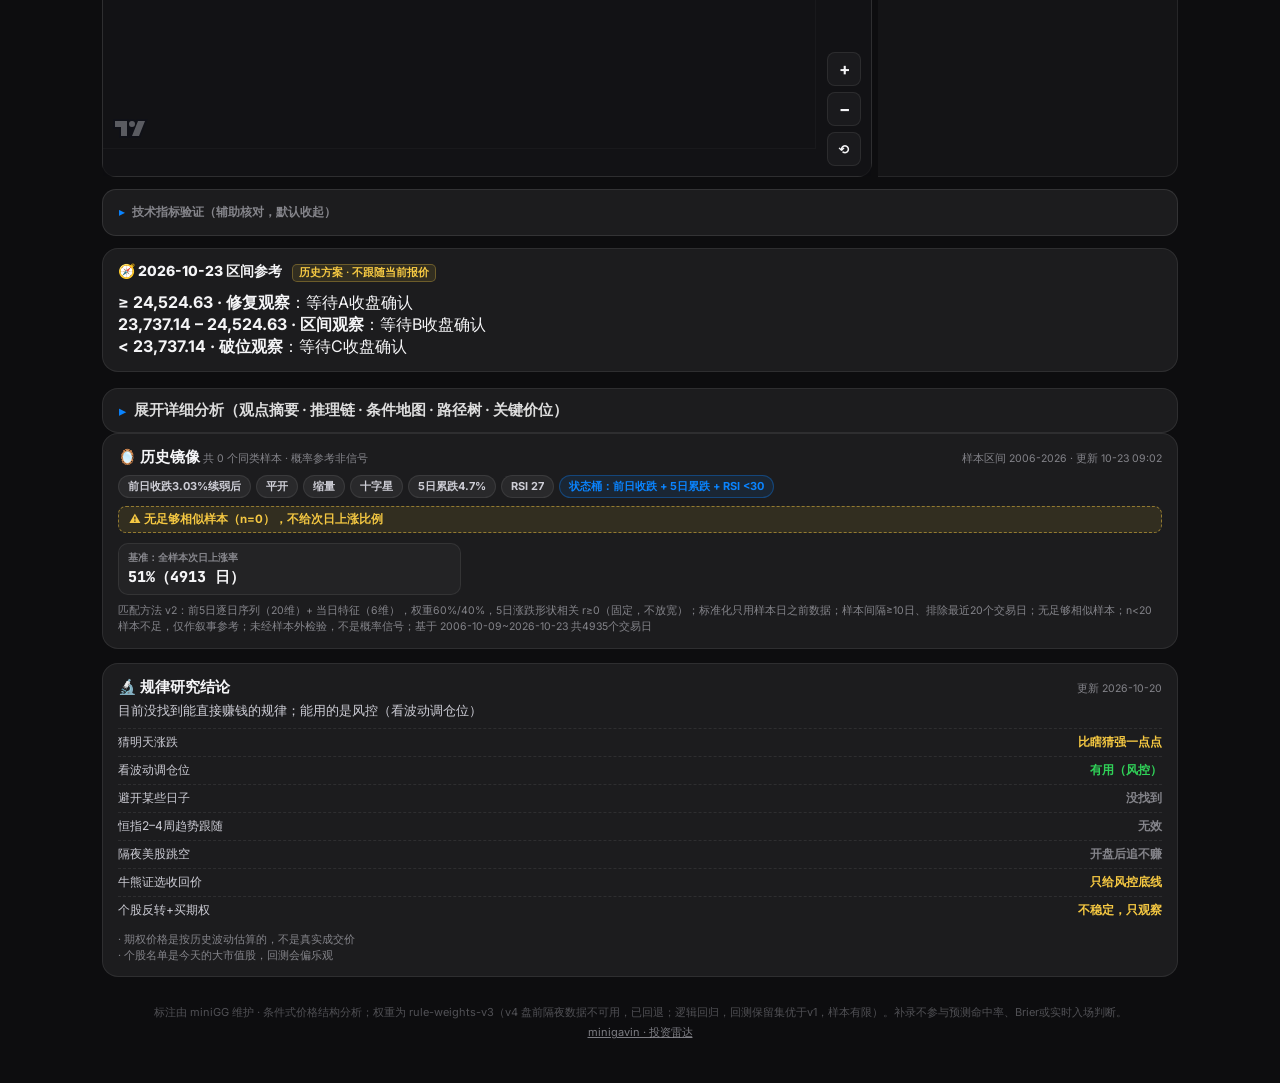
==== commit 40a6cb6a: "Restore /chart/signals/ (undo accidental revert) + add entry link on chart main page" ====
--- a/investment/chart/index.html
+++ b/investment/chart/index.html
@@ -925,7 +925,7 @@
     <p class="sub">^HSI · 日线优先富途，其他周期 Yahoo · 最新报价：东财/新浪/腾讯（以源时间为准）· 红涨绿跌 · 少算命，多地图：不预测「会怎么走」，只回答「发生什么之后，大概率怎么走」</p>
     <a class="track-link" href="track/">📊 预测战绩 · 历史预测留痕可查 →</a>
     <a class="track-link" href="trades.html">📒 交易战绩 · 真实交易逐笔留痕 →</a>
-    <a class="track-link" href="trend/">📈 趋势看板 · 港股+美股大盘一览 →</a>
+    <a class="track-link" href="signals/">📡 消息+价格确认 · 期权埋伏策略（验证中）→</a>
 
     <!-- 波段节奏说明条 -->
     <div class="swing-rhythm-banner">⏱ <b>波段节奏</b>：本地图为波段（持仓 1–5 个交易日）行动指引 · <b>决策点=盘前 09:15 前 + 收盘 16:10 后</b>（每日两次，无需盯盘）· 盘中波动不构成操作信号，仅供预览。</div>
